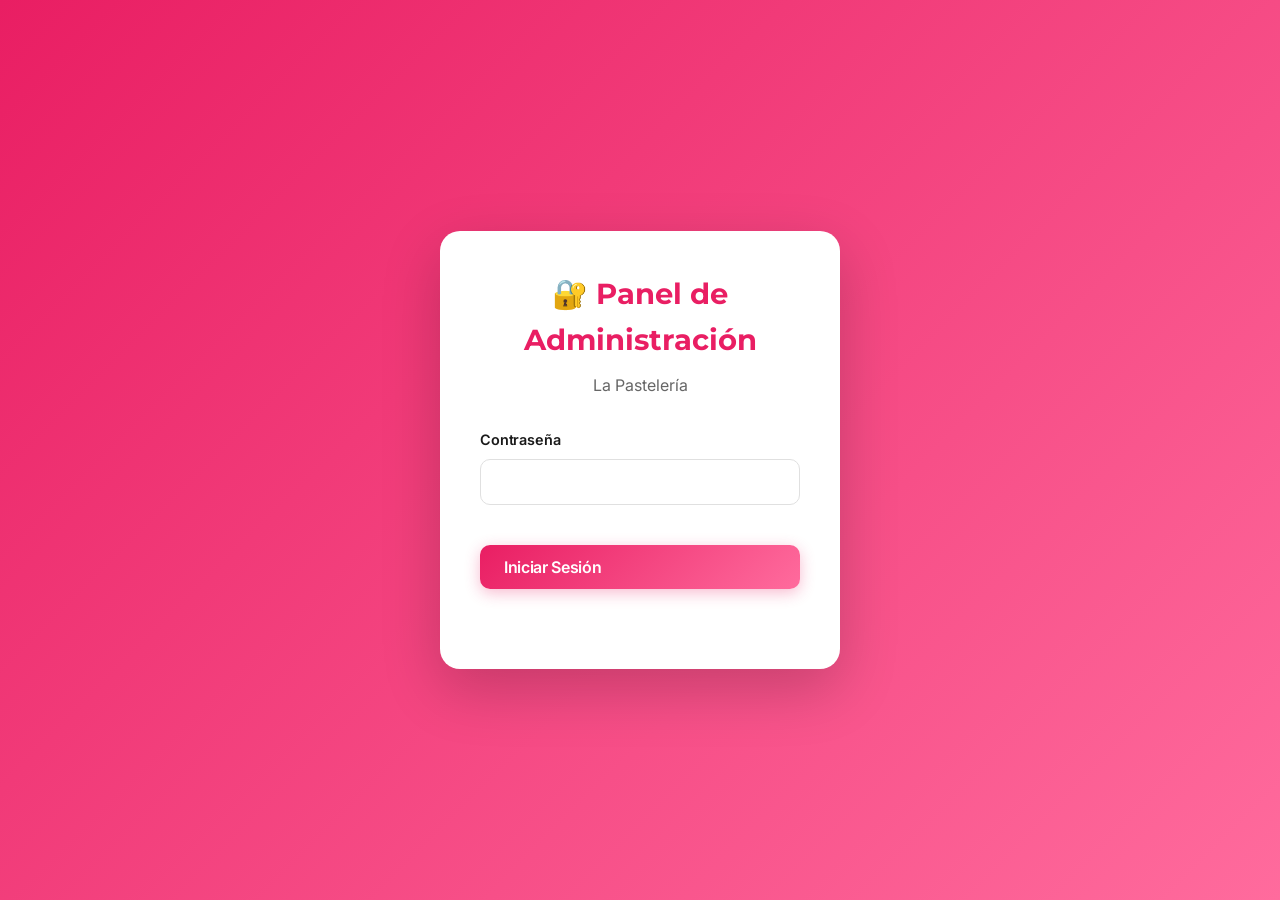
==== admin.html @ d3e68bfd "Add files via upload" ====
<!DOCTYPE html>
<html lang="es">
<head>
    <meta charset="UTF-8">
    <meta name="viewport" content="width=device-width, initial-scale=1.0">
    <title>Panel de Administración - La Pastelería</title>
    <link rel="icon" type="image/webp" href="assets/images/icon.webp">
    <link rel="stylesheet" href="admin.css">
    <!-- Modern Premium Fonts -->
    <link rel="preconnect" href="https://fonts.googleapis.com">
    <link rel="preconnect" href="https://fonts.gstatic.com" crossorigin>
    <link href="https://fonts.googleapis.com/css2?family=Inter:wght@300;400;500;600;700;800&family=Montserrat:wght@400;500;600;700;800&display=swap" rel="stylesheet">
    <!-- Firebase SDK -->
    <script src="https://www.gstatic.com/firebasejs/9.22.0/firebase-app-compat.js"></script>
    <script src="https://www.gstatic.com/firebasejs/9.22.0/firebase-auth-compat.js"></script>
    <script src="https://www.gstatic.com/firebasejs/9.22.0/firebase-firestore-compat.js"></script>
    <script src="https://www.gstatic.com/firebasejs/9.22.0/firebase-storage-compat.js"></script>
    <style>
        /* Mobile-specific styles that override desktop styles */
        @media (max-width: 768px) {
            .sidebar {
                display: none !important;
            }

            .main-content {
                margin-left: 0 !important;
                padding-bottom: 80px !important;
            }

            .bottom-nav {
                display: flex !important;
            }

            .app-header {
                display: flex !important;
            }

            .dashboard-summary,
            .quick-actions,
            .recent-activity,
            .products-list,
            .offers-list,
            .settings-list,
            .offers-summary-mobile {
                display: block !important;
            }

            /* Fix: Ensure dashboard-summary uses grid layout */
            .dashboard-summary {
                display: grid !important;
                grid-template-columns: repeat(3, 1fr) !important;
            }

            .products-table-container,
            .offers-container,
            .settings-container {
                display: none !important;
            }

            .section-header h1 {
                display: none !important;
            }

            .section-header .btn {
                display: none !important;
            }

            /* Hide add buttons in sections on mobile since FAB handles this */
            #add-product-btn,
            #add-category-btn,
            #add-offer-btn {
                display: none !important;
            }
        }

        @media (min-width: 769px) {
            .bottom-nav {
                display: none !important;
            }

            .app-header {
                display: none !important;
            }

            /* Only hide mobile-specific elements on PC */
            .products-list,
            .offers-list,
            .settings-list,
            .offers-summary-mobile {
                display: none !important;
            }

            /* Keep home section elements visible on PC */
            .dashboard-summary,
            .quick-actions,
            .recent-activity {
                display: block !important;
            }

            /* Ensure dashboard-summary uses grid layout on PC too */
            .dashboard-summary {
                display: grid !important;
                grid-template-columns: repeat(3, 1fr) !important;
            }

            .products-table-container,
            .offers-container,
            .settings-container {
                display: block !important;
            }
        }
    </style>
</head>
<body>
    <!-- Login Section -->
    <div id="login-section" class="login-section">
        <div class="login-container">
            <div class="login-header">
                <h1>🔐 Panel de Administración</h1>
                <p>La Pastelería</p>
            </div>
            <form id="login-form" class="login-form">
                <div class="form-group">
                    <label for="password">Contraseña</label>
                    <input type="password" id="password" name="password" required>
                </div>
                <button type="submit" class="btn btn-primary">Iniciar Sesión</button>
                <p id="login-error" class="error-message"></p>
            </form>
        </div>
    </div>

    <!-- Admin Dashboard -->
    <div id="admin-dashboard" class="admin-dashboard hidden">
        <!-- Sidebar -->
        <aside class="sidebar">
            <div class="sidebar-header">
                <h2>🎂 Admin Panel</h2>
                <p>La Pastelería</p>
            </div>
            <nav class="sidebar-nav">
                <button class="nav-btn active" data-section="home">
                    <span>🏠</span> Inicio
                </button>
                <button class="nav-btn" data-section="products">
                    <span>📦</span> Productos
                </button>
                <button class="nav-btn" data-section="categories">
                    <span>📁</span> Categorías
                </button>
                <button class="nav-btn" data-section="offers">
                    <span>🏷️</span> Ofertas
                </button>
                <button class="nav-btn" data-section="settings">
                    <span>⚙️</span> Configuración
                </button>
            </nav>
            <div class="sidebar-footer">
                <button id="theme-toggle" class="btn btn-secondary" title="Cambiar tema">
                    <span id="theme-icon">🌙</span> Modo Oscuro
                </button>
                <button id="logout-btn" class="btn btn-danger">Cerrar Sesión</button>
            </div>
        </aside>

        <!-- Mobile Header -->
        <header class="app-header">
            <div class="header-content">
                <h1 id="section-title" class="section-title">Inicio</h1>
                <div class="header-actions">
                    <button class="header-btn theme-toggle-btn" id="mobile-theme-toggle" title="Cambiar tema">
                        <span class="theme-icon">🌙</span>
                    </button>
                    <button class="header-btn notification-btn">
                        <span class="notification-icon">🔔</span>
                        <span class="notification-badge hidden">3</span>
                    </button>
                    <button class="header-btn profile-btn">
                        <span class="profile-icon">👤</span>
                    </button>
                </div>
            </div>
        </header>

        <!-- Main Content -->
        <main class="main-content">
            <!-- Home Section (Mobile) -->
            <section id="home-section" class="content-section active">
                <div class="dashboard-summary">
                    <div class="summary-card">
                        <div class="summary-icon">📦</div>
                        <div class="summary-info">
                            <span class="summary-label">Productos</span>
                            <span class="summary-value" id="total-products">0</span>
                        </div>
                    </div>
                    <div class="summary-card">
                        <div class="summary-icon">📁</div>
                        <div class="summary-info">
                            <span class="summary-label">Categorías</span>
                            <span class="summary-value" id="total-categories">0</span>
                        </div>
                    </div>
                    <div class="summary-card">
                        <div class="summary-icon">🏷️</div>
                        <div class="summary-info">
                            <span class="summary-label">Ofertas</span>
                            <span class="summary-value" id="total-offers">0</span>
                        </div>
                    </div>
                </div>

                <div class="quick-actions">
                    <h2>Acciones Rápidas</h2>
                    <div class="quick-actions-grid">
                        <button class="quick-action-btn" onclick="adminPanel.openProductModal()">
                            <span class="action-icon">➕</span>
                            <span>Nuevo Producto</span>
                        </button>
                        <button class="quick-action-btn" onclick="adminPanel.openCategoryModal()">
                            <span class="action-icon">📁</span>
                            <span>Nueva Categoría</span>
                        </button>
                        <button class="quick-action-btn" onclick="adminPanel.openOfferModal()">
                            <span class="action-icon">🏷️</span>
                            <span>Nueva Oferta</span>
                        </button>
                    </div>
                </div>

                <div class="recent-activity">
                    <h2>Actividad Reciente</h2>
                    <div class="activity-list" id="activity-list">
                        <div class="activity-item">
                            <span class="activity-icon">✅</span>
                            <div class="activity-content">
                                <span class="activity-text">Sistema iniciado correctamente</span>
                                <span class="activity-time">Ahora</span>
                            </div>
                        </div>
                    </div>
                </div>
            </section>

            <!-- Products Section -->
            <section id="products-section" class="content-section">
                <div class="section-header">
                    <h1>Gestión de Productos</h1>
                    <button id="add-product-btn" class="btn btn-primary">+ Nuevo Producto</button>
                </div>

                <div class="products-filter-container">
                    <div class="filter-group">
                        <label for="category-filter">Filtrar por Categoría:</label>
                        <select id="category-filter" name="categoryFilter">
                            <option value="">Todas las categorías</option>
                            <!-- Categories will be loaded dynamically -->
                        </select>
                    </div>
                </div>

                <div class="products-table-container">
                    <table class="data-table">
                        <thead>
                            <tr>
                                <th>Producto</th>
                                <th>Categoría</th>
                                <th>Precio Base</th>
                                <th>Precio Actual</th>
                                <th>Oferta</th>
                                <th>Estado</th>
                                <th>Acciones</th>
                            </tr>
                        </thead>
                        <tbody id="products-table-body">
                            <!-- Products will be loaded dynamically -->
                        </tbody>
                    </table>
                </div>

                <!-- Mobile Products List -->
                <div class="products-list" id="products-list">
                    <!-- Products will be loaded dynamically -->
                </div>
            </section>

            <!-- Categories Section -->
            <section id="categories-section" class="content-section">
                <div class="section-header">
                    <h1>Gestión de Categorías</h1>
                    <button id="add-category-btn" class="btn btn-primary">+ Nueva Categoría</button>
                </div>

                <div class="categories-grid" id="categories-grid">
                    <!-- Categories will be loaded dynamically -->
                </div>
            </section>

            <!-- Offers Section -->
            <section id="offers-section" class="content-section">
                <div class="section-header">
                    <h1>Gestión de Ofertas</h1>
                    <button id="add-offer-btn" class="btn btn-primary">+ Nueva Oferta</button>
                </div>

                <div class="offers-container">
                    <div class="offers-summary">
                        <div class="summary-card">
                            <h3>Ofertas Activas</h3>
                            <p id="active-offers-count">0</p>
                        </div>
                        <div class="summary-card">
                            <h3>Productos en Oferta</h3>
                            <p id="products-on-offer-count">0</p>
                        </div>
                        <div class="summary-card">
                            <h3>Descuento Promedio</h3>
                            <p id="average-discount">0%</p>
                        </div>
                    </div>

                    <table class="data-table">
                        <thead>
                            <tr>
                                <th>Nombre</th>
                                <th>Tipo</th>
                                <th>Valor</th>
                                <th>Objetivo</th>
                                <th>Estado</th>
                                <th>Fechas</th>
                                <th>Acciones</th>
                            </tr>
                        </thead>
                        <tbody id="offers-table-body">
                            <!-- Offers will be loaded dynamically -->
                        </tbody>
                    </table>
                </div>

                <!-- Mobile Offers List -->
                <div class="offers-summary-mobile">
                    <div class="offer-stat">
                        <span class="stat-label">Activas</span>
                        <span class="stat-value" id="active-offers-count">0</span>
                    </div>
                    <div class="offer-stat">
                        <span class="stat-label">Productos</span>
                        <span class="stat-value" id="products-on-offer-count">0</span>
                    </div>
                    <div class="offer-stat">
                        <span class="stat-label">Descuento</span>
                        <span class="stat-value" id="average-discount">0%</span>
                    </div>
                </div>

                <div class="offers-list" id="offers-list">
                    <!-- Offers will be loaded dynamically -->
                </div>
            </section>

            <!-- Settings Section -->
            <section id="settings-section" class="content-section">
                <div class="section-header">
                    <h1>Configuración</h1>
                </div>

                <div class="settings-container">
                    <div class="settings-card">
                        <h3>Configuración de Precios</h3>
                        <form id="pricing-settings-form">
                            <div class="form-group">
                                <label for="default-priority">Prioridad por Defecto</label>
                                <select id="default-priority" name="defaultPriority">
                                    <option value="individual">Individual (Producto)</option>
                                    <option value="category">Categoría</option>
                                </select>
                            </div>
                            <div class="form-group">
                                <label for="currency">Moneda</label>
                                <select id="currency" name="currency">
                                    <option value="UYU">Pesos Uruguayos (UYU)</option>
                                    <option value="USD">Dólares (USD)</option>
                                </select>
                            </div>
                            <div class="form-group">
                                <label for="round-to">Redondear a</label>
                                <input type="number" id="round-to" name="roundTo" value="10" min="1">
                            </div>
                            <button type="submit" class="btn btn-primary">Guardar Configuración</button>
                        </form>
                    </div>

                    <div class="settings-card">
                        <h3>Cambiar Contraseña</h3>
                        <form id="password-settings-form">
                            <div class="form-group">
                                <label for="current-password">Contraseña Actual</label>
                                <input type="password" id="current-password" name="currentPassword" required>
                            </div>
                            <div class="form-group">
                                <label for="new-password">Nueva Contraseña</label>
                                <input type="password" id="new-password" name="newPassword" required>
                            </div>
                            <div class="form-group">
                                <label for="confirm-password">Confirmar Contraseña</label>
                                <input type="password" id="confirm-password" name="confirmPassword" required>
                            </div>
                            <button type="submit" class="btn btn-primary">Cambiar Contraseña</button>
                        </form>
                    </div>

                    <!-- Mobile Settings List -->
                    <div class="settings-list">
                        <div class="settings-group">
                            <h3>Configuración</h3>
                            <div class="settings-item">
                                <div class="settings-item-content">
                                    <span class="settings-icon">💰</span>
                                    <div class="settings-item-info">
                                        <span class="settings-item-title">Precios</span>
                                        <span class="settings-item-subtitle">Moneda y redondeo</span>
                                    </div>
                                </div>
                                <span class="settings-arrow">›</span>
                            </div>
                            <div class="settings-item">
                                <div class="settings-item-content">
                                    <span class="settings-icon">🔐</span>
                                    <div class="settings-item-info">
                                        <span class="settings-item-title">Seguridad</span>
                                        <span class="settings-item-subtitle">Cambiar contraseña</span>
                                    </div>
                                </div>
                                <span class="settings-arrow">›</span>
                            </div>
                        </div>

                        <div class="settings-group">
                            <h3>Cuenta</h3>
                            <div class="settings-item" onclick="adminPanel.handleLogout()">
                                <div class="settings-item-content">
                                    <span class="settings-icon">🚪</span>
                                    <div class="settings-item-info">
                                        <span class="settings-item-title">Cerrar Sesión</span>
                                        <span class="settings-item-subtitle">Salir del panel</span>
                                    </div>
                                </div>
                                <span class="settings-arrow">›</span>
                            </div>
                        </div>

                        <div class="settings-group">
                            <h3>Información</h3>
                            <div class="settings-item">
                                <div class="settings-item-content">
                                    <span class="settings-icon">ℹ️</span>
                                    <div class="settings-item-info">
                                        <span class="settings-item-title">Versión</span>
                                        <span class="settings-item-subtitle">1.0.0</span>
                                    </div>
                                </div>
                            </div>
                        </div>
                    </div>
                </div>
            </section>
        </main>

        <!-- Mobile Bottom Navigation -->
        <nav class="bottom-nav">
            <button class="nav-item active" data-section="home">
                <span class="nav-icon">🏠</span>
                <span class="nav-label">Inicio</span>
            </button>
            <button class="nav-item" data-section="products">
                <span class="nav-icon">📦</span>
                <span class="nav-label">Productos</span>
            </button>
            <button class="nav-item" data-section="offers">
                <span class="nav-icon">🏷️</span>
                <span class="nav-label">Ofertas</span>
            </button>
            <button class="nav-item" data-section="settings">
                <span class="nav-icon">⚙️</span>
                <span class="nav-label">Ajustes</span>
            </button>
        </nav>

        <!-- Floating Action Button (FAB) -->
        <div class="fab-container" id="fab-container">
            <button class="fab-main" id="fab-main" onclick="adminPanel.toggleFabMenu()">
                <span class="fab-icon">+</span>
            </button>
            <div class="fab-menu" id="fab-menu">
                <button class="fab-item" onclick="adminPanel.openProductModal(); adminPanel.toggleFabMenu();">
                    <span class="fab-item-icon">📦</span>
                    <span class="fab-item-label">Producto</span>
                </button>
                <button class="fab-item" onclick="adminPanel.openCategoryModal(); adminPanel.toggleFabMenu();">
                    <span class="fab-item-icon">📁</span>
                    <span class="fab-item-label">Categoría</span>
                </button>
                <button class="fab-item" onclick="adminPanel.openOfferModal(); adminPanel.toggleFabMenu();">
                    <span class="fab-item-icon">🏷️</span>
                    <span class="fab-item-label">Oferta</span>
                </button>
            </div>
        </div>
    </div>

    <!-- Product Modal -->
    <div id="product-modal" class="modal hidden">
        <div class="modal-content">
            <div class="modal-header">
                <h2 id="product-modal-title">Nuevo Producto</h2>
                <button class="close-modal">&times;</button>
            </div>
            <form id="product-form" class="modal-body">
                <input type="hidden" id="product-id" name="id">

                <div class="form-group">
                    <label for="product-name">Nombre del Producto</label>
                    <input type="text" id="product-name" name="name" required>
                </div>

                <div class="form-group">
                    <label for="product-description">Descripción</label>
                    <textarea id="product-description" name="description" rows="3" required></textarea>
                </div>

                <div class="form-group">
                    <label for="product-category">Categoría</label>
                    <select id="product-category" name="category" required>
                        <!-- Categories will be loaded dynamically -->
                    </select>
                </div>

                <div class="form-row">
                    <div class="form-group">
                        <label for="product-base-price">Precio Base</label>
                        <input type="number" id="product-base-price" name="basePrice" required min="0">
                    </div>
                    <div class="form-group">
                        <label for="product-status">Estado</label>
                        <select id="product-status" name="isActive">
                            <option value="true">Activo</option>
                            <option value="false">Inactivo</option>
                        </select>
                    </div>
                </div>

                <div class="form-group offer-section">
                    <label>🏷️ Oferta del Producto (Opcional)</label>
                    <div class="offer-toggle">
                        <label class="toggle-switch">
                            <input type="checkbox" id="product-has-offer" name="hasOffer">
                            <span class="toggle-slider"></span>
                        </label>
                        <span>Activar oferta</span>
                    </div>

                    <div id="product-offer-fields" class="offer-fields hidden">
                        <div class="form-row">
                            <div class="form-group">
                                <label for="offer-type">Tipo de Oferta</label>
                                <select id="offer-type" name="offerType">
                                    <option value="percentage">Porcentaje (%)</option>
                                    <option value="fixed">Precio Fijo ($)</option>
                                </select>
                            </div>
                            <div class="form-group">
                                <label for="offer-value">Valor</label>
                                <input type="number" id="offer-value" name="offerValue" min="0" placeholder="Ej: 20">
                            </div>
                        </div>

                        <div class="form-row">
                            <div class="form-group">
                                <label for="offer-start-date">Fecha Inicio</label>
                                <input type="datetime-local" id="offer-start-date" name="offerStartDate">
                            </div>
                            <div class="form-group">
                                <label for="offer-end-date">Fecha Fin</label>
                                <input type="datetime-local" id="offer-end-date" name="offerEndDate">
                            </div>
                        </div>

                        <div class="form-group">
                            <label for="offer-status">Estado de la Oferta</label>
                            <select id="offer-status" name="offerStatus">
                                <option value="true">Activa</option>
                                <option value="false">Inactiva</option>
                            </select>
                        </div>
                    </div>
                </div>

                <div class="form-group">
                    <label>Imagen del Producto</label>
                    <div class="image-upload-container">
                        <div class="image-upload-methods">
                            <div class="upload-method">
                                <label class="upload-label">
                                    <span>📱 Subir desde dispositivo</span>
                                    <input type="file" id="product-image-file" name="imageFile" accept="image/*" class="file-input">
                                </label>
                                <div id="file-preview" class="image-preview hidden">
                                    <img id="file-preview-img" src="" alt="Vista previa">
                                    <button type="button" class="remove-image-btn" onclick="adminPanel.removeFileImage()">✕</button>
                                </div>
                            </div>
                            <div class="upload-divider">o</div>
                            <div class="upload-method">
                                <label for="product-image-url" class="url-label">🔗 URL de imagen</label>
                                <input type="text" id="product-image-url" name="imageUrl" placeholder="https://ejemplo.com/imagen.jpg">
                                <div id="url-preview" class="image-preview hidden">
                                    <img id="url-preview-img" src="" alt="Vista previa">
                                    <button type="button" class="remove-image-btn" onclick="adminPanel.removeUrlImage()">✕</button>
                                </div>
                            </div>
                        </div>
                    </div>
                </div>

                <div class="modal-footer">
                    <button type="button" class="btn btn-secondary close-modal-btn">Cancelar</button>
                    <button type="submit" class="btn btn-primary">Guardar Producto</button>
                </div>
            </form>
        </div>
    </div>

    <!-- Category Modal -->
    <div id="category-modal" class="modal hidden">
        <div class="modal-content">
            <div class="modal-header">
                <h2 id="category-modal-title">Nueva Categoría</h2>
                <button class="close-modal">&times;</button>
            </div>
            <form id="category-form" class="modal-body">
                <input type="hidden" id="category-id" name="id">

                <div class="form-group">
                    <label for="category-name">Nombre de la Categoría</label>
                    <input type="text" id="category-name" name="name" required>
                </div>

                <div class="form-group">
                    <label for="category-description">Descripción</label>
                    <textarea id="category-description" name="description" rows="3" required></textarea>
                </div>

                <div class="form-row">
                    <div class="form-group">
                        <label for="category-order">Orden</label>
                        <input type="number" id="category-order" name="order" required min="1">
                    </div>
                    <div class="form-group">
                        <label for="category-status">Estado</label>
                        <select id="category-status" name="isActive">
                            <option value="true">Activa</option>
                            <option value="false">Inactiva</option>
                        </select>
                    </div>
                </div>

                <div class="modal-footer">
                    <button type="button" class="btn btn-secondary close-modal-btn">Cancelar</button>
                    <button type="submit" class="btn btn-primary">Guardar Categoría</button>
                </div>
            </form>
        </div>
    </div>

    <!-- Offer Modal -->
    <div id="offer-modal" class="modal hidden">
        <div class="modal-content">
            <div class="modal-header">
                <h2 id="offer-modal-title">Nueva Oferta</h2>
                <button class="close-modal">&times;</button>
            </div>
            <form id="offer-form" class="modal-body">
                <input type="hidden" id="offer-id" name="id">

                <div class="form-group">
                    <label for="offer-name">Nombre de la Oferta</label>
                    <input type="text" id="offer-name" name="name" required>
                </div>

                <div class="form-row">
                    <div class="form-group">
                        <label for="offer-type">Tipo de Oferta</label>
                        <select id="offer-type" name="type" required>
                            <option value="percentage">Porcentaje (%)</option>
                            <option value="fixed">Precio Fijo</option>
                        </select>
                    </div>
                    <div class="form-group">
                        <label for="offer-value">Valor</label>
                        <input type="number" id="offer-value" name="value" required min="0">
                    </div>
                </div>

                <div class="form-row">
                    <div class="form-group">
                        <label for="offer-target-type">Tipo de Objetivo</label>
                        <select id="offer-target-type" name="targetType" required>
                            <option value="product">Producto Específico</option>
                            <option value="category">Categoría Completa</option>
                        </select>
                    </div>
                    <div class="form-group">
                        <label for="offer-target-id">ID del Objetivo</label>
                        <select id="offer-target-id" name="targetId" required>
                            <!-- Will be populated dynamically -->
                        </select>
                    </div>
                </div>

                <div class="form-row">
                    <div class="form-group">
                        <label for="offer-start-date">Fecha Inicio</label>
                        <input type="datetime-local" id="offer-start-date" name="startDate" required>
                    </div>
                    <div class="form-group">
                        <label for="offer-end-date">Fecha Fin</label>
                        <input type="datetime-local" id="offer-end-date" name="endDate" required>
                    </div>
                </div>

                <div class="form-group">
                    <label for="offer-priority">Prioridad</label>
                    <select id="offer-priority" name="priority" required>
                        <option value="2">Alta (Individual)</option>
                        <option value="1">Baja (Categoría)</option>
                    </select>
                </div>

                <div class="form-group">
                    <label for="offer-status">Estado</label>
                    <select id="offer-status" name="isActive">
                        <option value="true">Activa</option>
                        <option value="false">Inactiva</option>
                    </select>
                </div>

                <div class="modal-footer">
                    <button type="button" class="btn btn-secondary close-modal-btn">Cancelar</button>
                    <button type="submit" class="btn btn-primary">Guardar Oferta</button>
                </div>
            </form>
        </div>
    </div>

    <!-- Toast Notifications -->
    <div id="toast-container" class="toast-container"></div>

    <!-- Full-screen Image Preview Modal -->
    <div id="image-fullscreen-modal" class="image-fullscreen-modal">
        <button class="image-fullscreen-close" onclick="adminPanel.closeImageFullscreen()">&times;</button>
        <div class="image-fullscreen-content">
            <img id="image-fullscreen-img" src="" alt="Vista previa a pantalla completa" class="image-fullscreen-img">
            <div class="image-fullscreen-actions">
                <button class="image-fullscreen-btn cancel" onclick="adminPanel.closeImageFullscreen()">
                    <span>✕</span> Cancelar
                </button>
                <button class="image-fullscreen-btn confirm" onclick="adminPanel.confirmImageSelection()">
                    <span>✓</span> Confirmar
                </button>
            </div>
        </div>
    </div>

    <script src="firebase-config.js"></script>
    <script src="admin.js"></script>
</body>
</html>
---- admin.css ----
/* Admin Panel Styles */
* {
    margin: 0;
    padding: 0;
    box-sizing: border-box;
}

:root {
    --primary-color: #e91e63;
    --secondary-color: #ff6b9d;
    --accent-color: #ffd700;
    --success-color: #4CAF50;
    --danger-color: #f44336;
    --warning-color: #ff9800;
    --info-color: #2196F3;
    --text-dark: #1a1a1a;
    --text-light: #666666;
    --text-muted: #999999;
    --bg-light: #f8f9fa;
    --bg-white: #ffffff;
    --border-color: #e0e0e0;
    --shadow-sm: 0 2px 8px rgba(0, 0, 0, 0.08);
    --shadow-md: 0 4px 16px rgba(0, 0, 0, 0.12);
    --shadow-lg: 0 8px 24px rgba(0, 0, 0, 0.16);
    --transition: all 0.3s cubic-bezier(0.4, 0, 0.2, 1);
    --font-primary: 'Inter', -apple-system, BlinkMacSystemFont, 'Segoe UI', Roboto, sans-serif;
    --font-display: 'Montserrat', -apple-system, BlinkMacSystemFont, 'Segoe UI', Roboto, sans-serif;
}

/* Dark Mode Variables */
[data-theme="dark"] {
    --primary-color: #ff6b9d;
    --secondary-color: #e91e63;
    --accent-color: #ffd700;
    --success-color: #66bb6a;
    --danger-color: #ef5350;
    --warning-color: #ffa726;
    --info-color: #42a5f5;
    --text-dark: #e0e0e0;
    --text-light: #b0b0b0;
    --text-muted: #808080;
    --bg-light: #1e1e1e;
    --bg-white: #2d2d2d;
    --border-color: #404040;
    --shadow-sm: 0 2px 8px rgba(0, 0, 0, 0.3);
    --shadow-md: 0 4px 16px rgba(0, 0, 0, 0.4);
    --shadow-lg: 0 8px 24px rgba(0, 0, 0, 0.5);
}

body {
    font-family: var(--font-primary);
    background-color: var(--bg-light);
    color: var(--text-dark);
    line-height: 1.6;
    -webkit-font-smoothing: antialiased;
    -moz-osx-font-smoothing: grayscale;
    overflow-x: hidden;
    width: 100%;
}

@media (max-width: 768px) {
    body {
        overflow-x: hidden !important;
        width: 100% !important;
        max-width: 100% !important;
    }

    html {
        overflow-x: hidden !important;
        width: 100% !important;
        max-width: 100% !important;
    }
}

/* Login Section */
.login-section {
    min-height: 100vh;
    display: flex;
    align-items: center;
    justify-content: center;
    background: linear-gradient(135deg, var(--primary-color) 0%, var(--secondary-color) 100%);
    padding: 20px;
}

.login-container {
    background: var(--bg-white);
    border-radius: 20px;
    padding: 40px;
    box-shadow: 0 20px 60px rgba(0, 0, 0, 0.2);
    max-width: 400px;
    width: 100%;
}

.login-header {
    text-align: center;
    margin-bottom: 30px;
}

.login-header h1 {
    color: var(--primary-color);
    margin-bottom: 10px;
    font-family: var(--font-display);
    font-weight: 700;
    font-size: 1.8rem;
}

.login-header p {
    color: var(--text-light);
    font-family: var(--font-primary);
    font-weight: 400;
    font-size: 1rem;
}

.login-form {
    display: flex;
    flex-direction: column;
    gap: 20px;
}

.error-message {
    color: var(--danger-color);
    text-align: center;
    font-size: 0.9rem;
    min-height: 20px;
}

/* Admin Dashboard */
.admin-dashboard {
    display: flex;
    min-height: 100vh;
    width: 100%;
    overflow-x: hidden;
}

.admin-dashboard.hidden {
    display: none;
}

@media (max-width: 768px) {
    .admin-dashboard {
        width: 100% !important;
        max-width: 100% !important;
        overflow-x: hidden !important;
    }

    .main-content {
        width: 100% !important;
        max-width: 100% !important;
        overflow-x: hidden !important;
    }
}

/* Sidebar */
.sidebar {
    width: 280px;
    background: var(--bg-white);
    border-right: 1px solid var(--border-color);
    display: flex;
    flex-direction: column;
    position: fixed;
    height: 100vh;
    overflow-y: auto;
}

.sidebar-header {
    padding: 30px 20px;
    border-bottom: 1px solid var(--border-color);
}

.sidebar-header h2 {
    color: var(--primary-color);
    margin-bottom: 5px;
    font-family: var(--font-display);
    font-weight: 700;
    font-size: 1.4rem;
}

.sidebar-header p {
    color: var(--text-light);
    font-size: 0.9rem;
    font-family: var(--font-primary);
    font-weight: 400;
}

.sidebar-nav {
    flex: 1;
    padding: 20px 0;
}

.nav-btn {
    width: 100%;
    padding: 15px 20px;
    border: none;
    background: none;
    text-align: left;
    cursor: pointer;
    transition: var(--transition);
    display: flex;
    align-items: center;
    gap: 10px;
    font-size: 1rem;
    color: var(--text-dark);
}

.nav-btn:hover {
    background: var(--bg-light);
    color: var(--primary-color);
}

.nav-btn.active {
    background: var(--primary-color);
    color: white;
}

.sidebar-footer {
    padding: 20px;
    border-top: 1px solid var(--border-color);
    display: flex;
    flex-direction: column;
    gap: 10px;
}

/* Theme Toggle Button */
#theme-toggle {
    display: flex;
    align-items: center;
    gap: 8px;
    justify-content: center;
    transition: var(--transition);
}

#theme-toggle:hover {
    transform: translateY(-2px);
}

#theme-icon {
    font-size: 1.2rem;
    transition: transform 0.3s ease;
}

#theme-toggle:hover #theme-icon {
    /* No rotation effect */
}

/* Mobile Theme Toggle Button */
.theme-toggle-btn {
    position: relative;
}

.theme-toggle-btn .theme-icon {
    font-size: 1.2rem;
    transition: transform 0.3s ease;
}

.theme-toggle-btn:hover .theme-icon {
    /* No rotation effect */
}

/* Main Content */
.main-content {
    flex: 1;
    margin-left: 280px;
    padding: 30px;
}

/* Mobile-specific adjustments */
@media (max-width: 768px) {
    .main-content {
        padding-top: 66px; /* Space for mobile header */
        padding-bottom: 70px; /* Space for bottom nav */
        padding-left: 0 !important;
        padding-right: 0 !important;
        overflow-x: hidden !important;
        width: 100% !important;
        max-width: 100% !important;
    }

    /* Adjust spacing for smaller screens */
    .content-section {
        padding: 0;
        width: 100% !important;
        max-width: 100% !important;
        overflow-x: hidden !important;
    }

    /* Ensure all containers fit within screen */
    .products-list,
    .offers-list,
    .settings-list,
    .quick-actions,
    .recent-activity,
    .dashboard-summary {
        width: 100% !important;
        max-width: 100% !important;
        box-sizing: border-box !important;
    }
}

.content-section {
    display: none;
}

.content-section.active {
    display: block;
}

.section-header {
    display: flex;
    justify-content: space-between;
    align-items: center;
    margin-bottom: 30px;
}

.section-header h1 {
    color: var(--primary-color);
    font-family: var(--font-display);
    font-weight: 700;
    font-size: 1.8rem;
    letter-spacing: -0.02em;
}

/* Products Filter */
.products-filter-container {
    background: var(--bg-white);
    padding: 20px;
    border-radius: 10px;
    margin-bottom: 20px;
    box-shadow: var(--shadow);
}

@media (max-width: 768px) {
    .products-filter-container {
        padding: 12px !important;
        border-radius: 12px !important;
        margin-bottom: 12px !important;
        box-shadow: var(--shadow-sm) !important;
    }

    .filter-group {
        flex-direction: column !important;
        align-items: stretch !important;
        gap: 10px !important;
    }

    .filter-group label {
        font-size: 0.85rem !important;
        white-space: nowrap !important;
    }

    .filter-group select {
        font-size: 0.95rem !important;
        padding: 12px 14px !important;
        border-radius: 10px !important;
    }
}

.filter-group {
    display: flex;
    align-items: center;
    gap: 15px;
}

.filter-group label {
    font-weight: 600;
    color: var(--text-dark);
    white-space: nowrap;
}

.filter-group select {
    flex: 1;
    padding: 10px 15px;
    border: 2px solid var(--border-color);
    border-radius: 8px;
    font-size: 1rem;
    background: var(--bg-white);
    cursor: pointer;
    transition: var(--transition);
}

.filter-group select:hover {
    border-color: var(--primary-color);
}

.filter-group select:focus {
    outline: none;
    border-color: var(--primary-color);
    box-shadow: 0 0 0 3px rgba(233, 30, 99, 0.1);
}

/* Buttons */
.btn {
    padding: 12px 24px;
    border: none;
    border-radius: 10px;
    cursor: pointer;
    font-size: 1rem;
    font-weight: 600;
    transition: var(--transition);
    display: inline-flex;
    align-items: center;
    gap: 8px;
    font-family: var(--font-primary);
    letter-spacing: -0.02em;
}

.btn-primary {
    background: linear-gradient(135deg, var(--primary-color) 0%, var(--secondary-color) 100%);
    color: white;
    box-shadow: 0 4px 15px rgba(233, 30, 99, 0.3);
}

.btn-primary:hover {
    transform: translateY(-2px);
    box-shadow: 0 6px 20px rgba(233, 30, 99, 0.4);
}

.btn-primary:active {
    transform: translateY(0);
}

.btn-secondary {
    background: var(--info-color);
    color: white;
}

.btn-secondary:hover {
    background: #1976D2;
    transform: translateY(-2px);
}

.btn-danger {
    background: var(--danger-color);
    color: white;
}

.btn-danger:hover {
    background: #d32f2f;
    transform: translateY(-2px);
}

.btn-success {
    background: var(--success-color);
    color: white;
}

.btn-success:hover {
    background: #388E3C;
    transform: translateY(-2px);
}

.btn-sm {
    padding: 8px 16px;
    font-size: 0.9rem;
}

/* Forms */
.form-group {
    margin-bottom: 20px;
}

.form-group label {
    display: block;
    margin-bottom: 8px;
    font-weight: 600;
    color: var(--text-dark);
    font-family: var(--font-primary);
    font-size: 0.9rem;
    letter-spacing: -0.01em;
}

.form-group input,
.form-group select,
.form-group textarea {
    width: 100%;
    padding: 12px;
    border: 1px solid var(--border-color);
    border-radius: 10px;
    font-size: 1rem;
    transition: var(--transition);
    font-family: var(--font-primary);
    background: var(--bg-white);
    color: var(--text-dark);
}

/* Mobile touch-friendly inputs */
@media (max-width: 768px) {
    .form-group input,
    .form-group select,
    .form-group textarea {
        padding: 14px 16px;
        min-height: 44px;
        font-size: 16px; /* Prevents iOS zoom */
        border-radius: 12px;
    }

    .form-group textarea {
        min-height: 100px;
        resize: none;
    }

    .form-group {
        margin-bottom: 24px;
    }

    .form-group label {
        font-size: 0.95rem;
        margin-bottom: 10px;
    }
}

.form-group input:focus,
.form-group select:focus,
.form-group textarea:focus {
    outline: none;
    border-color: var(--primary-color);
    box-shadow: 0 0 0 3px rgba(233, 30, 99, 0.1);
}

.form-group input::placeholder,
.form-group textarea::placeholder {
    color: var(--text-muted);
}

/* Image Upload Styles */
.image-upload-container {
    background: var(--bg-light);
    padding: 20px;
    border-radius: 10px;
    border: 2px dashed var(--border-color);
}

.image-upload-methods {
    display: flex;
    flex-direction: column;
    gap: 20px;
}

.upload-method {
    display: flex;
    flex-direction: column;
    gap: 10px;
}

.upload-label {
    display: flex;
    align-items: center;
    justify-content: center;
    padding: 15px;
    background: var(--bg-white);
    border: 2px solid var(--border-color);
    border-radius: 8px;
    cursor: pointer;
    transition: var(--transition);
    font-weight: 600;
    color: var(--text-dark);
}

/* Mobile touch-friendly upload buttons */
@media (max-width: 768px) {
    .upload-label {
        padding: 20px;
        min-height: 60px;
        font-size: 1rem;
        border-radius: 12px;
    }

    .image-upload-container {
        padding: 16px;
        border-radius: 12px;
    }
}

.upload-label:hover {
    border-color: var(--primary-color);
    background: rgba(233, 30, 99, 0.05);
}

.file-input {
    display: none;
}

.url-label {
    display: block;
    margin-bottom: 8px;
    font-weight: 600;
    color: var(--text-dark);
}

.upload-divider {
    text-align: center;
    color: var(--text-light);
    font-weight: 600;
    font-size: 1.2rem;
}

.image-preview {
    position: relative;
    width: 100%;
    max-width: 300px;
    border-radius: 8px;
    overflow: hidden;
    border: 2px solid var(--border-color);
    cursor: pointer;
    transition: var(--transition);
}

/* Mobile full-screen image preview */
@media (max-width: 768px) {
    .image-preview {
        max-width: 100%;
        border-radius: 12px;
        min-height: 200px;
    }

    .image-preview:hover {
        transform: scale(1.02);
        box-shadow: 0 4px 15px rgba(0, 0, 0, 0.2);
    }
}

.image-preview img {
    width: 100%;
    height: auto;
    display: block;
    object-fit: cover;
}

.image-preview.hidden {
    display: none;
}

.remove-image-btn {
    position: absolute;
    top: 10px;
    right: 10px;
    width: 30px;
    height: 30px;
    background: var(--danger-color);
    color: white;
    border: none;
    border-radius: 50%;
    cursor: pointer;
    font-size: 1.2rem;
    display: flex;
    align-items: center;
    justify-content: center;
    transition: var(--transition);
}

/* Mobile larger remove button */
@media (max-width: 768px) {
    .remove-image-btn {
        width: 40px;
        height: 40px;
        font-size: 1.4rem;
        top: 12px;
        right: 12px;
    }
}

.remove-image-btn:hover {
    background: #d32f2f;
    transform: scale(1.1);
}

/* Full-screen image preview modal */
.image-fullscreen-modal {
    position: fixed;
    top: 0;
    left: 0;
    width: 100%;
    height: 100%;
    background: rgba(0, 0, 0, 0.95);
    z-index: 2000;
    display: none;
    align-items: center;
    justify-content: center;
    animation: fadeIn 0.3s ease;
}

.image-fullscreen-modal.active {
    display: flex;
}

.image-fullscreen-content {
    max-width: 100%;
    max-height: 100%;
    padding: 20px;
    display: flex;
    flex-direction: column;
    align-items: center;
}

.image-fullscreen-img {
    max-width: 100%;
    max-height: 80vh;
    object-fit: contain;
    border-radius: 8px;
}

.image-fullscreen-close {
    position: absolute;
    top: 20px;
    right: 20px;
    width: 50px;
    height: 50px;
    background: rgba(255, 255, 255, 0.2);
    border: 2px solid rgba(255, 255, 255, 0.5);
    border-radius: 50%;
    color: white;
    font-size: 1.5rem;
    cursor: pointer;
    display: flex;
    align-items: center;
    justify-content: center;
    transition: var(--transition);
    backdrop-filter: blur(10px);
}

.image-fullscreen-close:hover {
    background: rgba(255, 255, 255, 0.3);
    /* No rotation effect */
}

.image-fullscreen-actions {
    margin-top: 20px;
    display: flex;
    gap: 15px;
}

.image-fullscreen-btn {
    padding: 12px 24px;
    border: none;
    border-radius: 8px;
    cursor: pointer;
    font-size: 1rem;
    font-weight: 600;
    transition: var(--transition);
    display: flex;
    align-items: center;
    gap: 8px;
}

.image-fullscreen-btn.confirm {
    background: var(--success-color);
    color: white;
}

.image-fullscreen-btn.cancel {
    background: var(--danger-color);
    color: white;
}

.image-fullscreen-btn:hover {
    transform: translateY(-2px);
    box-shadow: 0 4px 12px rgba(0, 0, 0, 0.3);
}

/* Offer Section Styles */
.offer-section {
    background: linear-gradient(135deg, rgba(233, 30, 99, 0.05) 0%, rgba(255, 107, 157, 0.05) 100%);
    padding: 20px;
    border-radius: 10px;
    border: 2px solid rgba(233, 30, 99, 0.2);
    margin-top: 20px;
}

.offer-toggle {
    display: flex;
    align-items: center;
    gap: 15px;
    margin-bottom: 15px;
}

.toggle-switch {
    position: relative;
    display: inline-block;
    width: 50px;
    height: 26px;
}

.toggle-switch input {
    opacity: 0;
    width: 0;
    height: 0;
}

.toggle-slider {
    position: absolute;
    cursor: pointer;
    top: 0;
    left: 0;
    right: 0;
    bottom: 0;
    background-color: #ccc;
    transition: var(--transition);
    border-radius: 26px;
}

.toggle-slider:before {
    position: absolute;
    content: "";
    height: 20px;
    width: 20px;
    left: 3px;
    bottom: 3px;
    background-color: white;
    transition: var(--transition);
    border-radius: 50%;
}

.toggle-switch input:checked + .toggle-slider {
    background-color: var(--primary-color);
}

.toggle-switch input:checked + .toggle-slider:before {
    transform: translateX(24px);
}

.offer-fields {
    display: none;
    animation: fadeIn 0.3s ease;
}

.offer-fields.hidden {
    display: none;
}

.offer-fields:not(.hidden) {
    display: block;
}

@keyframes fadeIn {
    from {
        opacity: 0;
        transform: translateY(-10px);
    }
    to {
        opacity: 1;
        transform: translateY(0);
    }
}

.form-row {
    display: grid;
    grid-template-columns: 1fr 1fr;
    gap: 20px;
}

/* Tables */
.products-table-container {
    background: var(--bg-white);
    border-radius: 12px;
    overflow: hidden;
    box-shadow: var(--shadow);
}

@media (max-width: 768px) {
    .products-table-container {
        border-radius: 12px !important;
        box-shadow: var(--shadow-sm) !important;
    }

    .data-table {
        font-size: 0.85rem !important;
    }

    .data-table th,
    .data-table td {
        padding: 10px 8px !important;
    }

    .data-table th {
        font-size: 0.75rem !important;
        padding: 8px 6px !important;
    }
}

.data-table {
    width: 100%;
    border-collapse: collapse;
}

.data-table thead {
    background: var(--primary-color);
    color: white;
}

.data-table th,
.data-table td {
    padding: 15px;
    text-align: left;
    border-bottom: 1px solid var(--border-color);
}

.data-table th {
    font-weight: 600;
    text-transform: uppercase;
    font-size: 0.85rem;
    letter-spacing: 0.5px;
}

.data-table tbody tr:hover {
    background: var(--bg-light);
}

.data-table tbody tr:last-child td {
    border-bottom: none;
}

/* Status Badges */
.status-badge {
    display: inline-block;
    padding: 4px 12px;
    border-radius: 20px;
    font-size: 0.85rem;
    font-weight: 600;
}

.status-active {
    background: rgba(76, 175, 80, 0.1);
    color: var(--success-color);
}

.status-inactive {
    background: rgba(244, 67, 54, 0.1);
    color: var(--danger-color);
}

.status-pending {
    background: rgba(255, 152, 0, 0.1);
    color: var(--warning-color);
}

/* Action Buttons */
.action-buttons {
    display: flex;
    gap: 8px;
}

.action-btn {
    padding: 6px 12px;
    border: none;
    border-radius: 6px;
    cursor: pointer;
    font-size: 0.85rem;
    transition: var(--transition);
}

.action-btn.edit {
    background: var(--info-color);
    color: white;
}

.action-btn.edit:hover {
    background: #1976D2;
}

.action-btn.delete {
    background: var(--danger-color);
    color: white;
}

.action-btn.delete:hover {
    background: #d32f2f;
}

.action-btn.toggle {
    background: var(--success-color);
    color: white;
}

.action-btn.toggle:hover {
    background: #388E3C;
}

/* Categories Grid */
.categories-grid {
    display: grid;
    grid-template-columns: repeat(auto-fill, minmax(300px, 1fr));
    gap: 20px;
}

.category-card {
    background: var(--bg-white);
    border-radius: 12px;
    padding: 20px;
    box-shadow: var(--shadow);
    transition: var(--transition);
}

.category-card:hover {
    transform: translateY(-5px);
    box-shadow: 0 8px 20px rgba(0, 0, 0, 0.15);
}

.category-card h3 {
    color: var(--primary-color);
    margin-bottom: 10px;
}

.category-card p {
    color: var(--text-light);
    margin-bottom: 15px;
}

.category-card .category-info {
    display: flex;
    justify-content: space-between;
    align-items: center;
    margin-bottom: 15px;
}

.category-card .category-actions {
    display: flex;
    gap: 8px;
}

/* Offers Section */
.offers-container {
    background: var(--bg-white);
    border-radius: 12px;
    padding: 20px;
    box-shadow: var(--shadow);
}

.offers-summary {
    display: grid;
    grid-template-columns: repeat(auto-fit, minmax(200px, 1fr));
    gap: 20px;
    margin-bottom: 30px;
}

.summary-card {
    background: linear-gradient(135deg, var(--primary-color) 0%, var(--secondary-color) 100%);
    color: white;
    padding: 20px;
    border-radius: 12px;
    text-align: center;
}

.summary-card h3 {
    font-size: 0.9rem;
    margin-bottom: 10px;
    opacity: 0.9;
}

.summary-card p {
    font-size: 2rem;
    font-weight: 700;
}

/* Settings Section */
.settings-container {
    display: grid;
    grid-template-columns: repeat(auto-fit, minmax(400px, 1fr));
    gap: 20px;
}

.settings-card {
    background: var(--bg-white);
    border-radius: 12px;
    padding: 25px;
    box-shadow: var(--shadow);
}

.settings-card h3 {
    color: var(--primary-color);
    margin-bottom: 20px;
}

/* Modal */
.modal {
    position: fixed;
    top: 0;
    left: 0;
    width: 100%;
    height: 100%;
    background: rgba(0, 0, 0, 0.5);
    display: flex;
    align-items: center;
    justify-content: center;
    z-index: 1000;
}

.modal.hidden {
    display: none;
}

.modal-content {
    background: var(--bg-white);
    border-radius: 12px;
    max-width: 600px;
    width: 90%;
    max-height: 90vh;
    overflow-y: auto;
    box-shadow: 0 20px 60px rgba(0, 0, 0, 0.3);
}

/* Mobile Bottom Sheet Modal */
@media (max-width: 768px) {
    .modal {
        align-items: flex-end;
        justify-content: center;
        background: rgba(0, 0, 0, 0.6);
    }

    .modal-content {
        width: 100%;
        max-width: 100%;
        max-height: 90vh;
        border-radius: 20px 20px 0 0;
        margin: 0;
        animation: slideUp 0.3s cubic-bezier(0.4, 0, 0.2, 1);
        box-shadow: 0 -10px 40px rgba(0, 0, 0, 0.3);
    }

    .modal.hidden {
        animation: slideDown 0.3s cubic-bezier(0.4, 0, 0.2, 1);
    }
}

@keyframes slideUp {
    from {
        transform: translateY(100%);
    }
    to {
        transform: translateY(0);
    }
}

@keyframes slideDown {
    from {
        transform: translateY(0);
    }
    to {
        transform: translateY(100%);
    }
}

.modal-header {
    display: flex;
    justify-content: space-between;
    align-items: center;
    padding: 20px;
    border-bottom: 1px solid var(--border-color);
    position: relative;
}

/* Mobile drag handle for bottom sheet */
@media (max-width: 768px) {
    .modal-header {
        padding-top: 12px;
        padding-bottom: 16px;
    }

    .modal-header::before {
        content: '';
        position: absolute;
        top: 8px;
        left: 50%;
        transform: translateX(-50%);
        width: 40px;
        height: 4px;
        background: var(--border-color);
        border-radius: 2px;
    }

    .modal-header h2 {
        font-size: 1.2rem;
        margin-top: 8px;
    }
}

.modal-header h2 {
    color: var(--primary-color);
    margin: 0;
}

.close-modal {
    background: none;
    border: none;
    font-size: 1.5rem;
    cursor: pointer;
    color: var(--text-light);
    transition: var(--transition);
}

.close-modal:hover {
    color: var(--danger-color);
}

.modal-body {
    padding: 20px;
}

.modal-footer {
    display: flex;
    justify-content: flex-end;
    gap: 10px;
    padding: 20px;
    border-top: 1px solid var(--border-color);
}

/* Toast Notifications */
.toast-container {
    position: fixed;
    top: 20px;
    right: 20px;
    z-index: 2000;
    display: flex;
    flex-direction: column;
    gap: 10px;
}

.toast {
    padding: 16px 20px;
    border-radius: 12px;
    color: white;
    font-weight: 600;
    box-shadow: var(--shadow-lg);
    animation: slideIn 0.4s cubic-bezier(0.4, 0, 0.2, 1);
    min-width: 280px;
    font-family: var(--font-primary);
    letter-spacing: -0.01em;
    backdrop-filter: blur(10px);
}

.toast.success {
    background: linear-gradient(135deg, var(--success-color) 0%, #45a049 100%);
}

.toast.error {
    background: linear-gradient(135deg, var(--danger-color) 0%, #d32f2f 100%);
}

.toast.warning {
    background: linear-gradient(135deg, var(--warning-color) 0%, #f57c00 100%);
}

.toast.info {
    background: linear-gradient(135deg, var(--info-color) 0%, #1976D2 100%);
}

@keyframes slideIn {
    from {
        transform: translateX(100%);
        opacity: 0;
    }
    to {
        transform: translateX(0);
        opacity: 1;
    }
}

@keyframes slideOut {
    from {
        transform: translateX(0);
        opacity: 1;
    }
    to {
        transform: translateX(100%);
        opacity: 0;
    }
}

/* Responsive Design */
@media (max-width: 1024px) {
    .sidebar {
        width: 250px;
    }

    .main-content {
        margin-left: 250px;
    }
}

@media (max-width: 768px) {
    .sidebar {
        width: 100%;
        position: relative;
        height: auto;
    }

    .main-content {
        margin-left: 0;
    }

    .form-row {
        grid-template-columns: 1fr;
    }

    .section-header {
        flex-direction: column;
        align-items: flex-start;
        gap: 15px;
    }

    .data-table {
        font-size: 0.9rem;
    }

    .data-table th,
    .data-table td {
        padding: 10px;
    }

    .settings-container {
        grid-template-columns: 1fr;
    }

    .offers-summary {
        grid-template-columns: 1fr;
    }
}

/* Utility Classes */
.hidden {
    display: none !important;
}

.text-center {
    text-align: center;
}

.text-right {
    text-align: right;
}

.mt-20 {
    margin-top: 20px;
}

.mb-20 {
    margin-bottom: 20px;
}

/* Loading Spinner */
.loading {
    display: inline-block;
    width: 20px;
    height: 20px;
    border: 3px solid rgba(255, 255, 255, 0.3);
    border-radius: 50%;
    border-top-color: white;
    animation: spin 1s ease-in-out infinite;
}

@keyframes spin {
    to {
        transform: rotate(360deg);
    }
}

/* ============================================
   SKELETON SCREENS - Premium Loading States
   ============================================ */

.skeleton {
    background: linear-gradient(90deg, #f0f0f0 25%, #e0e0e0 50%, #f0f0f0 75%);
    background-size: 200% 100%;
    animation: skeleton-loading 1.5s ease-in-out infinite;
    border-radius: 8px;
}

@keyframes skeleton-loading {
    0% {
        background-position: 200% 0;
    }
    100% {
        background-position: -200% 0;
    }
}

/* Skeleton Card */
.skeleton-card {
    background: var(--bg-white);
    border-radius: 16px;
    padding: 16px;
    margin-bottom: 16px;
    box-shadow: var(--shadow-sm);
    border: 1px solid var(--border-color);
}

.skeleton-card-main {
    display: flex;
    align-items: center;
    gap: 16px;
}

.skeleton-image {
    width: 70px;
    height: 70px;
    border-radius: 12px;
    flex-shrink: 0;
}

.skeleton-content {
    flex: 1;
    display: flex;
    flex-direction: column;
    gap: 8px;
}

.skeleton-title {
    height: 20px;
    width: 70%;
    border-radius: 6px;
}

.skeleton-text {
    height: 14px;
    width: 50%;
    border-radius: 4px;
}

.skeleton-text-sm {
    height: 12px;
    width: 40%;
    border-radius: 4px;
}

/* Skeleton Summary Cards */
.skeleton-summary {
    display: grid;
    grid-template-columns: repeat(3, 1fr);
    gap: 15px;
    margin-bottom: 25px;
    padding: 0 20px;
}

.skeleton-summary-card {
    background: var(--bg-white);
    border-radius: 12px;
    padding: 20px 15px;
    box-shadow: var(--shadow-sm);
    border: 1px solid var(--border-color);
}

.skeleton-icon {
    width: 40px;
    height: 40px;
    border-radius: 50%;
    margin-bottom: 10px;
}

.skeleton-value {
    height: 32px;
    width: 60%;
    border-radius: 6px;
    margin-bottom: 8px;
}

.skeleton-label {
    height: 14px;
    width: 40%;
    border-radius: 4px;
}

/* Skeleton List Items */
.skeleton-list {
    padding: 0 20px;
}

.skeleton-list-item {
    background: var(--bg-white);
    border-radius: 12px;
    padding: 16px;
    margin-bottom: 12px;
    box-shadow: var(--shadow-sm);
    border: 1px solid var(--border-color);
}

.skeleton-list-header {
    display: flex;
    justify-content: space-between;
    align-items: center;
    margin-bottom: 12px;
}

.skeleton-list-title {
    height: 18px;
    width: 60%;
    border-radius: 6px;
}

.skeleton-list-badge {
    height: 24px;
    width: 60px;
    border-radius: 12px;
}

.skeleton-list-body {
    display: flex;
    flex-direction: column;
    gap: 8px;
}

.skeleton-list-row {
    display: flex;
    justify-content: space-between;
    align-items: center;
}

.skeleton-list-value {
    height: 16px;
    width: 30%;
    border-radius: 4px;
}

/* Skeleton Table Rows */
.skeleton-table-row {
    display: flex;
    align-items: center;
    padding: 15px;
    border-bottom: 1px solid var(--border-color);
    gap: 15px;
}

.skeleton-table-cell {
    flex: 1;
    height: 16px;
    border-radius: 4px;
}

.skeleton-table-cell:first-child {
    flex: 2;
}

.skeleton-table-cell:last-child {
    flex: 0.5;
}

/* Loading Overlay */
.loading-overlay {
    position: fixed;
    top: 0;
    left: 0;
    width: 100%;
    height: 100%;
    background: rgba(255, 255, 255, 0.9);
    display: flex;
    flex-direction: column;
    align-items: center;
    justify-content: center;
    z-index: 3000;
    backdrop-filter: blur(10px);
}

.loading-overlay.hidden {
    display: none;
}

.loading-spinner {
    width: 50px;
    height: 50px;
    border: 4px solid var(--border-color);
    border-top-color: var(--primary-color);
    border-radius: 50%;
    animation: spin 1s linear infinite;
    margin-bottom: 20px;
}

.loading-text {
    font-family: var(--font-primary);
    font-size: 1rem;
    color: var(--text-light);
    font-weight: 500;
}

/* Premium Loading States */
.pulse-loading {
    animation: pulse 2s cubic-bezier(0.4, 0, 0.6, 1) infinite;
}

@keyframes pulse {
    0%, 100% {
        opacity: 1;
    }
    50% {
        opacity: 0.5;
    }
}

.shimmer {
    position: relative;
    overflow: hidden;
}

.shimmer::after {
    content: '';
    position: absolute;
    top: 0;
    left: 0;
    width: 100%;
    height: 100%;
    background: linear-gradient(
        90deg,
        transparent,
        rgba(255, 255, 255, 0.4),
        transparent
    );
    transform: translateX(-100%);
    animation: shimmer 2s infinite;
}

@keyframes shimmer {
    100% {
        transform: translateX(100%);
    }
}

/* Empty State */
.empty-state {
    text-align: center;
    padding: 60px 20px;
    color: var(--text-light);
}

.empty-state-icon {
    font-size: 4rem;
    margin-bottom: 20px;
}

.empty-state h3 {
    color: var(--text-dark);
    margin-bottom: 10px;
    font-size: 1.1rem;
    font-weight: 700;
    font-family: var(--font-display);
    letter-spacing: -0.01em;
}

/* Price Display */
.price-display {
    font-weight: 700;
    color: var(--primary-color);
}

.price-display.discounted {
    color: var(--danger-color);
}

.price-display.original {
    text-decoration: line-through;
    color: var(--text-light);
    font-size: 0.9rem;
    margin-right: 8px;
}

/* Discount Badge */
.discount-badge {
    background: var(--danger-color);
    color: white;
    padding: 4px 8px;
    border-radius: 4px;
    font-size: 0.85rem;
    font-weight: 600;
}

/* ============================================
   MOBILE STYLES - Bottom Navigation & Header
   ============================================ */

/* Mobile Header */
.app-header {
    display: none;
    position: fixed;
    top: 0;
    left: 0;
    right: 0;
    background: var(--bg-white);
    border-bottom: 1px solid var(--border-color);
    z-index: 100;
    padding: 12px 20px;
    box-shadow: 0 2px 10px rgba(0, 0, 0, 0.05);
    height: 60px;
    display: flex;
    align-items: center;
}

@media (max-width: 768px) {
    .app-header {
        padding: 10px 12px !important;
        height: 56px !important;
    }

    .app-header .section-title {
        font-size: 1.2rem !important;
    }

    .header-btn {
        width: 36px !important;
        height: 36px !important;
    }

    .notification-badge {
        width: 16px !important;
        height: 16px !important;
        font-size: 0.65rem !important;
        top: -4px !important;
        right: -4px !important;
    }
}

.header-content {
    display: flex;
    justify-content: space-between;
    align-items: center;
}

.app-header .section-title {
    font-size: 1.3rem;
    font-weight: 700;
    color: var(--primary-color);
    margin: 0;
    font-family: var(--font-display);
    letter-spacing: -0.01em;
}

.header-actions {
    display: flex;
    gap: 10px;
}

.header-btn {
    width: 40px;
    height: 40px;
    border: none;
    background: var(--bg-light);
    border-radius: 50%;
    cursor: pointer;
    display: flex;
    align-items: center;
    justify-content: center;
    font-size: 1.2rem;
    transition: var(--transition);
    position: relative;
}

.header-btn:hover {
    background: var(--primary-color);
    color: white;
}

.notification-badge {
    position: absolute;
    top: -5px;
    right: -5px;
    background: var(--danger-color);
    color: white;
    font-size: 0.7rem;
    width: 18px;
    height: 18px;
    border-radius: 50%;
    display: flex;
    align-items: center;
    justify-content: center;
    font-weight: 600;
}

.notification-badge.hidden {
    display: none;
}

/* Bottom Navigation */
.bottom-nav {
    display: none;
    position: fixed;
    bottom: 0;
    left: 0;
    right: 0;
    background: var(--bg-white);
    border-top: 1px solid var(--border-color);
    z-index: 100;
    padding: 8px 0 12px;
    box-shadow: 0 -2px 10px rgba(0, 0, 0, 0.05);
    height: 65px;
    display: flex;
    align-items: center;
}

@media (max-width: 768px) {
    .bottom-nav {
        padding: 6px 0 10px !important;
        height: 60px !important;
    }

    .nav-icon {
        font-size: 1.4rem !important;
        margin-bottom: 3px !important;
    }

    .nav-label {
        font-size: 0.7rem !important;
    }
}

.nav-item {
    flex: 1;
    display: flex;
    flex-direction: column;
    align-items: center;
    padding: 8px 5px;
    border: none;
    background: none;
    cursor: pointer;
    transition: var(--transition);
    color: var(--text-light);
}

.nav-item:hover {
    color: var(--primary-color);
}

.nav-item.active {
    color: var(--primary-color);
}

.nav-icon {
    font-size: 1.5rem;
    margin-bottom: 4px;
}

.nav-label {
    font-size: 0.75rem;
    font-weight: 600;
    font-family: var(--font-primary);
    letter-spacing: 0.02em;
    text-transform: uppercase;
}

/* Mobile Dashboard Summary */
.dashboard-summary {
    display: grid;
    grid-template-columns: repeat(3, 1fr);
    gap: 12px;
    margin-bottom: 25px;
    padding: 0 20px;
    justify-content: center;
}

/* PC styles for dashboard summary */
@media (min-width: 769px) {
    .dashboard-summary {
        padding: 0 30px;
        gap: 20px;
    }

    .summary-card {
        min-height: 140px;
        padding: 28px 20px;
    }

    .summary-icon {
        font-size: 2.5rem;
        margin-bottom: 16px;
    }

    .summary-value {
        font-size: 2.5rem;
    }

    .summary-label {
        font-size: 0.85rem;
    }
}

/* Ensure 3-column layout on mobile */
@media (max-width: 768px) {
    .dashboard-summary {
        display: grid !important;
        grid-template-columns: repeat(3, 1fr) !important;
        gap: 10px !important;
        margin-bottom: 20px !important;
        padding: 0 15px !important;
    }

    .summary-card {
        min-height: 100px !important;
        padding: 16px 12px !important;
    }

    .summary-icon {
        font-size: 1.8rem !important;
        margin-bottom: 8px !important;
    }

    .summary-value {
        font-size: 1.8rem !important;
    }

    .summary-label {
        font-size: 0.7rem !important;
    }
}

.summary-card {
    background: linear-gradient(135deg, #f8f9fa 0%, #e9ecef 100%);
    border-radius: 16px;
    padding: 24px 16px;
    text-align: center;
    box-shadow: var(--shadow-sm);
    border: 1px solid rgba(0, 0, 0, 0.05);
    transition: var(--transition);
    display: flex;
    flex-direction: column;
    align-items: center;
    justify-content: center;
    min-height: 120px;
}

.summary-card:hover {
    transform: translateY(-4px);
    box-shadow: var(--shadow-md);
}

.summary-icon {
    font-size: 2.2rem;
    margin-bottom: 12px;
}

.summary-info {
    display: flex;
    flex-direction: column;
    gap: 6px;
    align-items: center;
}

.summary-label {
    font-size: 0.75rem;
    color: var(--text-light);
    font-weight: 600;
    font-family: var(--font-primary);
    text-transform: uppercase;
    letter-spacing: 0.08em;
}

.summary-value {
    font-size: 2.2rem;
    font-weight: 800;
    color: var(--primary-color);
    font-family: var(--font-display);
    letter-spacing: -0.03em;
    line-height: 1;
    display: block;
    visibility: visible;
    opacity: 1;
}

/* Quick Actions */
.quick-actions {
    display: none;
    margin-bottom: 25px;
    padding: 0 20px;
}

/* PC styles for quick actions */
@media (min-width: 769px) {
    .quick-actions {
        display: block;
        padding: 0 30px;
    }

    .quick-actions h2 {
        text-align: left;
    }

    .quick-actions-grid {
        gap: 15px;
    }

    .quick-action-btn {
        padding: 28px 20px;
    }
}

@media (max-width: 768px) {
    .quick-actions {
        padding: 0 12px !important;
        margin-bottom: 20px !important;
        text-align: center !important;
    }

    .quick-actions h2 {
        text-align: center !important;
    }

    .quick-actions-grid {
        gap: 10px !important;
        justify-content: center !important;
    }

    .quick-action-btn {
        padding: 18px 12px !important;
        border-radius: 12px !important;
    }

    .action-icon {
        font-size: 1.6rem !important;
    }

    .quick-action-btn span:last-child {
        font-size: 0.85rem !important;
    }
}

.quick-actions h2 {
    font-size: 1.1rem;
    color: var(--text-dark);
    margin-bottom: 15px;
    font-weight: 700;
    font-family: var(--font-display);
    letter-spacing: -0.01em;
    text-align: center;
}

.quick-actions-grid {
    display: grid;
    grid-template-columns: repeat(3, 1fr);
    gap: 12px;
    justify-content: center;
}

.quick-action-btn {
    background: var(--bg-white);
    border: 2px solid var(--border-color);
    border-radius: 16px;
    padding: 24px 16px;
    cursor: pointer;
    transition: var(--transition);
    display: flex;
    flex-direction: column;
    align-items: center;
    gap: 12px;
    box-shadow: var(--shadow-sm);
    justify-content: center;
    text-align: center;
}

.quick-action-btn:hover {
    border-color: var(--primary-color);
    background: rgba(233, 30, 99, 0.05);
    transform: translateY(-4px);
    box-shadow: var(--shadow-md);
}

.quick-action-btn:active {
    transform: translateY(-2px);
}

.action-icon {
    font-size: 2rem;
}

.quick-action-btn span:last-child {
    font-size: 0.9rem;
    font-weight: 600;
    color: var(--text-dark);
    text-align: center;
    font-family: var(--font-primary);
    letter-spacing: -0.01em;
}

/* Recent Activity */
.recent-activity {
    display: none;
    margin-bottom: 25px;
    padding: 0 20px;
}

/* PC styles for recent activity */
@media (min-width: 769px) {
    .recent-activity {
        display: block;
        padding: 0 30px;
    }

    .recent-activity h2 {
        text-align: left;
    }

    .activity-list {
        text-align: left;
    }

    .activity-item {
        justify-content: flex-start;
    }

    .activity-content {
        text-align: left;
    }
}

@media (max-width: 768px) {
    .recent-activity {
        padding: 0 12px !important;
        margin-bottom: 20px !important;
        text-align: center !important;
    }

    .recent-activity h2 {
        text-align: center !important;
    }

    .activity-list {
        padding: 12px !important;
        border-radius: 12px !important;
    }

    .activity-item {
        padding: 10px 0 !important;
    }

    .activity-icon {
        font-size: 1.3rem !important;
        width: 36px !important;
        height: 36px !important;
    }

    .activity-text {
        font-size: 0.9rem !important;
    }

    .activity-time {
        font-size: 0.75rem !important;
    }
}

.recent-activity h2 {
    font-size: 1.1rem;
    color: var(--text-dark);
    margin-bottom: 15px;
    font-weight: 700;
    font-family: var(--font-display);
    letter-spacing: -0.01em;
    text-align: center;
}

.activity-list {
    background: var(--bg-white);
    border-radius: 12px;
    padding: 15px;
    box-shadow: 0 2px 8px rgba(0, 0, 0, 0.05);
    text-align: center;
}

.activity-item {
    display: flex;
    align-items: center;
    gap: 15px;
    padding: 12px 0;
    border-bottom: 1px solid var(--border-color);
    justify-content: center;
}

.activity-item:last-child {
    border-bottom: none;
}

.activity-icon {
    font-size: 1.5rem;
    width: 40px;
    height: 40px;
    display: flex;
    align-items: center;
    justify-content: center;
    background: var(--bg-light);
    border-radius: 50%;
}

.activity-content {
    flex: 1;
    display: flex;
    flex-direction: column;
    gap: 4px;
    text-align: center;
}

.activity-text {
    font-size: 0.95rem;
    color: var(--text-dark);
    font-weight: 500;
    font-family: var(--font-primary);
    letter-spacing: -0.01em;
}

.activity-time {
    font-size: 0.8rem;
    color: var(--text-muted);
    font-family: var(--font-primary);
    font-weight: 400;
}

/* Mobile Products List */
.products-list {
    display: none;
    padding: 0 15px;
    width: 100%;
    max-width: 100%;
    box-sizing: border-box;
    overflow-x: hidden;
}

@media (max-width: 768px) {
    .products-list {
        padding: 0 12px !important;
        width: 100% !important;
        max-width: 100% !important;
        box-sizing: border-box !important;
        overflow-x: hidden !important;

        /* Ensure products section fits properly */
        #products-section {
            padding: 0 !important;
            width: 100% !important;
            max-width: 100% !important;
            overflow-x: hidden !important;
        }

        #products-section .section-header {
            padding: 0 12px !important;
            margin-bottom: 12px !important;
            width: 100% !important;
            box-sizing: border-box !important;
        }

        #products-section .filter-bar {
            padding: 0 12px 10px !important;
            width: 100% !important;
            box-sizing: border-box !important;
        }
    }
}

.product-card {
    background: var(--bg-white);
    border-radius: 16px;
    margin-bottom: 16px;
    box-shadow: var(--shadow-sm);
    border: 1px solid var(--border-color);
    overflow: hidden;
    transition: var(--transition);
    width: 100%;
    max-width: 100%;
    box-sizing: border-box;
}

@media (max-width: 768px) {
    .product-card {
        width: 100% !important;
        max-width: 100% !important;
        box-sizing: border-box !important;
        margin-left: 0 !important;
        margin-right: 0 !important;
    }
}

.product-card:hover {
    box-shadow: var(--shadow-md);
    transform: translateY(-2px);
}

.product-card-main {
    display: flex;
    align-items: center;
    padding: 16px;
    gap: 16px;
    width: 100%;
    max-width: 100%;
    box-sizing: border-box;
    overflow: hidden;
}

@media (max-width: 768px) {
    .product-card-main {
        padding: 10px !important;
        gap: 10px !important;
        width: 100% !important;
        max-width: 100% !important;
        box-sizing: border-box !important;
        overflow: hidden !important;
    }
}

.product-card-image {
    flex-shrink: 0;
}

.product-thumbnail {
    width: 70px;
    height: 70px;
    object-fit: cover;
    border-radius: 14px;
    border: 2px solid var(--border-color);
    background: var(--bg-light);
    box-shadow: var(--shadow-sm);
}

.product-card-info {
    flex: 1;
    min-width: 0;
    overflow: hidden;
    width: 100%;
    max-width: 100%;
    box-sizing: border-box;
}

@media (max-width: 768px) {
    .product-card-info {
        flex: 1 !important;
        min-width: 0 !important;
        overflow: hidden !important;
        width: 100% !important;
        max-width: 100% !important;
        box-sizing: border-box !important;
    }
}

.product-card-title {
    font-weight: 700;
    color: var(--text-dark);
    font-size: 1.05rem;
    margin-bottom: 6px;
    white-space: nowrap;
    overflow: hidden;
    text-overflow: ellipsis;
    font-family: var(--font-display);
    letter-spacing: -0.01em;
    width: 100%;
    max-width: 100%;
}

@media (max-width: 768px) {
    .product-card-title {
        font-size: 0.9rem !important;
        margin-bottom: 3px !important;
        line-height: 1.2 !important;
        max-width: 100% !important;
        width: 100% !important;
        white-space: nowrap !important;
        overflow: hidden !important;
        text-overflow: ellipsis !important;
    }
}

.product-card-category {
    font-size: 0.85rem;
    color: var(--text-light);
    margin-bottom: 8px;
    font-weight: 500;
    font-family: var(--font-primary);
    white-space: nowrap;
    overflow: hidden;
    text-overflow: ellipsis;
    width: 100%;
    max-width: 100%;
}

@media (max-width: 768px) {
    .product-card-category {
        font-size: 0.7rem !important;
        margin-bottom: 4px !important;
        white-space: nowrap !important;
        overflow: hidden !important;
        text-overflow: ellipsis !important;
        width: 100% !important;
        max-width: 100% !important;
    }
}

.product-card-price {
    display: flex;
    align-items: baseline;
    gap: 8px;
    width: 100%;
    max-width: 100%;
    overflow: hidden;
}

@media (max-width: 768px) {
    .product-card-price {
        gap: 6px !important;
        width: 100% !important;
        max-width: 100% !important;
        overflow: hidden !important;
    }
}

.product-card-price .current {
    font-size: 1.4rem;
    font-weight: 800;
    color: var(--primary-color);
    font-family: var(--font-display);
    letter-spacing: -0.02em;
}

.product-card-price .original {
    font-size: 0.95rem;
    color: var(--text-muted);
    text-decoration: line-through;
    font-weight: 500;
    font-family: var(--font-primary);
}

.product-card-quick-actions {
    flex-shrink: 0;
    width: auto;
    max-width: 40px;
}

@media (max-width: 768px) {
    .product-card-quick-actions {
        flex-shrink: 0 !important;
        width: auto !important;
        max-width: 32px !important;
    }
}

.quick-action-btn {
    width: 40px;
    height: 40px;
    border: none;
    background: var(--bg-light);
    border-radius: 50%;
    cursor: pointer;
    display: flex;
    align-items: center;
    justify-content: center;
    font-size: 1.5rem;
    color: var(--text-dark);
    transition: var(--transition);
}

.quick-action-btn:hover {
    background: var(--primary-color);
    color: white;
    /* No rotation effect */
}

.quick-action-icon {
    font-weight: 300;
    line-height: 1;
}

.product-card-expanded {
    max-height: 0;
    overflow: hidden;
    transition: max-height 0.3s ease, padding 0.3s ease;
    background: var(--bg-light);
    border-top: 1px solid transparent;
    width: 100%;
    max-width: 100%;
    box-sizing: border-box;
}

@media (max-width: 768px) {
    .product-card-expanded {
        width: 100% !important;
        max-width: 100% !important;
        box-sizing: border-box !important;
        overflow: hidden !important;
    }
}

.product-card-expanded.expanded {
    max-height: 200px;
    padding: 16px;
    border-top-color: var(--border-color);
}

.product-card-actions {
    display: flex;
    gap: 10px;
    flex-wrap: wrap;
    width: 100%;
    max-width: 100%;
    box-sizing: border-box;
}

@media (max-width: 768px) {
    .product-card-actions {
        gap: 6px !important;
        width: 100% !important;
        max-width: 100% !important;
        box-sizing: border-box !important;
    }
}

.product-card-actions .action-btn {
    flex: 1;
    min-width: 100px;
    padding: 12px 16px;
    font-size: 0.9rem;
    display: flex;
    align-items: center;
    justify-content: center;
    gap: 8px;
    border-radius: 10px;
    font-weight: 600;
}

.product-card-actions .action-btn span {
    font-size: 1.1rem;
}

/* Mobile Product Cards - More Compact */
@media (max-width: 768px) {
    .product-card {
        margin-bottom: 8px !important;
        border-radius: 10px !important;
        max-width: 100% !important;
        overflow: hidden !important;
        width: 100% !important;
        box-sizing: border-box !important;
    }

    .product-card-main {
        padding: 8px !important;
        gap: 8px !important;
        width: 100% !important;
        max-width: 100% !important;
        box-sizing: border-box !important;
        overflow: hidden !important;
    }

    .product-thumbnail {
        width: 45px !important;
        height: 45px !important;
        border-radius: 8px !important;
        flex-shrink: 0 !important;
    }

    .product-card-info {
        flex: 1 !important;
        min-width: 0 !important;
        overflow: hidden !important;
        width: 100% !important;
        max-width: 100% !important;
        box-sizing: border-box !important;
    }

    .product-card-title {
        font-size: 0.85rem !important;
        margin-bottom: 2px !important;
        line-height: 1.1 !important;
        max-width: 100% !important;
        width: 100% !important;
        white-space: nowrap !important;
        overflow: hidden !important;
        text-overflow: ellipsis !important;
    }

    .product-card-category {
        font-size: 0.65rem !important;
        margin-bottom: 3px !important;
        white-space: nowrap !important;
        overflow: hidden !important;
        text-overflow: ellipsis !important;
        width: 100% !important;
        max-width: 100% !important;
    }

    .product-card-price {
        gap: 4px !important;
        width: 100% !important;
        max-width: 100% !important;
        overflow: hidden !important;
    }

    .product-card-price .current {
        font-size: 1rem !important;
        line-height: 1 !important;
    }

    .product-card-price .original {
        font-size: 0.75rem !important;
    }

    .quick-action-btn {
        width: 30px !important;
        height: 30px !important;
        font-size: 1.1rem !important;
        flex-shrink: 0 !important;
    }

    .product-card-expanded.expanded {
        padding: 8px !important;
        max-height: 140px !important;
        width: 100% !important;
        max-width: 100% !important;
        box-sizing: border-box !important;
    }

    .product-card-actions {
        gap: 4px !important;
        width: 100% !important;
        max-width: 100% !important;
        box-sizing: border-box !important;
    }

    .product-card-actions .action-btn {
        min-width: 60px !important;
        padding: 6px 8px !important;
        font-size: 0.75rem !important;
        border-radius: 6px !important;
    }

    .product-card-actions .action-btn span {
        font-size: 0.85rem !important;
    }
}

/* Mobile Offers List */
.offers-list {
    display: none;
    padding: 0 20px;
}

@media (max-width: 768px) {
    .offers-list {
        padding: 0 12px !important;
    }

    .offer-card {
        padding: 12px !important;
        margin-bottom: 12px !important;
        border-radius: 12px !important;
    }

    .offer-card-title {
        font-size: 0.95rem !important;
    }

    .offer-card-type {
        font-size: 0.7rem !important;
        padding: 4px 8px !important;
    }

    .offer-card-value {
        font-size: 1.2rem !important;
        margin-bottom: 8px !important;
    }

    .offer-card-target {
        font-size: 0.8rem !important;
        margin-bottom: 6px !important;
    }

    .offer-card-dates {
        font-size: 0.75rem !important;
        margin-bottom: 10px !important;
    }

    .offer-card-actions {
        gap: 6px !important;
    }

    .offer-card-actions .action-btn {
        min-width: 70px !important;
        padding: 8px 12px !important;
        font-size: 0.8rem !important;
    }
}

.offer-card {
    background: var(--bg-white);
    border-radius: 12px;
    padding: 15px;
    margin-bottom: 15px;
    box-shadow: 0 2px 8px rgba(0, 0, 0, 0.05);
    border: 1px solid var(--border-color);
}

.offer-card-header {
    display: flex;
    justify-content: space-between;
    align-items: flex-start;
    margin-bottom: 12px;
}

.offer-card-title {
    font-weight: 700;
    color: var(--text-dark);
    font-size: 1.05rem;
    font-family: var(--font-display);
    letter-spacing: -0.01em;
}

.offer-card-type {
    font-size: 0.8rem;
    padding: 6px 12px;
    border-radius: 8px;
    font-weight: 600;
    background: rgba(233, 30, 99, 0.1);
    color: var(--primary-color);
    font-family: var(--font-primary);
    text-transform: uppercase;
    letter-spacing: 0.05em;
}

.offer-card-value {
    font-size: 1.4rem;
    font-weight: 800;
    color: var(--primary-color);
    margin-bottom: 10px;
    font-family: var(--font-display);
    letter-spacing: -0.02em;
}

.offer-card-target {
    font-size: 0.9rem;
    color: var(--text-light);
    margin-bottom: 8px;
    font-weight: 500;
    font-family: var(--font-primary);
}

.offer-card-dates {
    font-size: 0.85rem;
    color: var(--text-muted);
    margin-bottom: 12px;
    font-family: var(--font-primary);
    font-weight: 400;
}

.offer-card-footer {
    display: flex;
    justify-content: space-between;
    align-items: center;
    padding-top: 12px;
    border-top: 1px solid var(--border-color);
}

.offer-card-status {
    font-size: 0.85rem;
    padding: 4px 12px;
    border-radius: 20px;
    font-weight: 600;
}

.offer-card-status.active {
    background: rgba(76, 175, 80, 0.1);
    color: var(--success-color);
}

.offer-card-status.inactive {
    background: rgba(244, 67, 54, 0.1);
    color: var(--danger-color);
}

/* Mobile Offers Summary */
.offers-summary-mobile {
    display: none;
    display: grid;
    grid-template-columns: repeat(3, 1fr);
    gap: 15px;
    margin-bottom: 20px;
    padding: 0 20px;
}

@media (max-width: 768px) {
    .offers-summary-mobile {
        padding: 0 12px !important;
        gap: 10px !important;
        margin-bottom: 16px !important;
    }

    .offer-stat {
        padding: 12px !important;
        border-radius: 10px !important;
    }

    .stat-label {
        font-size: 0.7rem !important;
        margin-bottom: 4px !important;
    }

    .stat-value {
        font-size: 1.2rem !important;
    }
}

.offer-stat {
    background: linear-gradient(135deg, var(--primary-color) 0%, var(--secondary-color) 100%);
    color: white;
    padding: 15px;
    border-radius: 12px;
    text-align: center;
}

.stat-label {
    font-size: 0.8rem;
    opacity: 0.9;
    margin-bottom: 5px;
    font-weight: 500;
    font-family: var(--font-primary);
    text-transform: uppercase;
    letter-spacing: 0.05em;
}

.stat-value {
    font-size: 1.4rem;
    font-weight: 800;
    font-family: var(--font-display);
    letter-spacing: -0.02em;
}

/* Mobile Settings List */
.settings-list {
    display: none;
    padding: 0 20px;
}

@media (max-width: 768px) {
    .settings-list {
        padding: 0 12px !important;
    }

    .settings-group {
        margin-bottom: 20px !important;
    }

    .settings-item {
        padding: 12px !important;
        margin-bottom: 8px !important;
        border-radius: 10px !important;
    }

    .settings-icon {
        font-size: 1.3rem !important;
        width: 36px !important;
        height: 36px !important;
    }

    .settings-item-title {
        font-size: 0.9rem !important;
    }

    .settings-item-subtitle {
        font-size: 0.75rem !important;
    }

    .settings-arrow {
        font-size: 1.3rem !important;
    }
}

.settings-group {
    margin-bottom: 25px;
}

.settings-group h3 {
    font-size: 0.85rem;
    color: var(--text-light);
    font-weight: 600;
    text-transform: uppercase;
    letter-spacing: 0.1em;
    margin-bottom: 15px;
    padding-left: 5px;
    font-family: var(--font-primary);
}

.settings-item {
    background: var(--bg-white);
    border-radius: 12px;
    padding: 15px;
    margin-bottom: 10px;
    display: flex;
    justify-content: space-between;
    align-items: center;
    box-shadow: 0 2px 8px rgba(0, 0, 0, 0.05);
    border: 1px solid var(--border-color);
    cursor: pointer;
    transition: var(--transition);
}

.settings-item:hover {
    border-color: var(--primary-color);
    transform: translateX(2px);
}

.settings-item-content {
    display: flex;
    align-items: center;
    gap: 15px;
}

.settings-icon {
    font-size: 1.5rem;
    width: 40px;
    height: 40px;
    display: flex;
    align-items: center;
    justify-content: center;
    background: var(--bg-light);
    border-radius: 50%;
}

.settings-item-info {
    display: flex;
    flex-direction: column;
    gap: 2px;
}

.settings-item-title {
    font-size: 0.95rem;
    font-weight: 600;
    color: var(--text-dark);
    font-family: var(--font-primary);
    letter-spacing: -0.01em;
}

.settings-item-subtitle {
    font-size: 0.8rem;
    color: var(--text-light);
    font-family: var(--font-primary);
    font-weight: 400;
}

.settings-arrow {
    font-size: 1.5rem;
    color: var(--text-light);
    font-weight: 300;
}

/* Mobile Filter Bar */
.filter-bar {
    display: none;
    padding: 0 20px 15px;
}

@media (max-width: 768px) {
    .filter-bar {
        padding: 0 12px 12px !important;
    }

    .filter-select {
        padding: 12px 14px !important;
        font-size: 0.95rem !important;
        border-radius: 10px !important;
    }
}

.filter-select {
    width: 100%;
    padding: 14px 16px;
    border: 2px solid var(--border-color);
    border-radius: 12px;
    font-size: 1rem;
    background: var(--bg-white);
    cursor: pointer;
    transition: var(--transition);
    font-family: var(--font-primary);
    font-weight: 500;
    color: var(--text-dark);
    appearance: none;
    background-image: url("data:image/svg+xml,%3Csvg xmlns='http://www.w3.org/2000/svg' width='12' height='12' viewBox='0 0 12 12'%3E%3Cpath fill='%23666' d='M6 9L1 4h10z'/%3E%3C/svg%3E");
    background-repeat: no-repeat;
    background-position: right 16px center;
    padding-right: 40px;
}

.filter-select:focus {
    outline: none;
    border-color: var(--primary-color);
    box-shadow: 0 0 0 3px rgba(233, 30, 99, 0.1);
}

/* Mobile Section Header */
.section-header {
    display: flex;
    justify-content: space-between;
    align-items: center;
    margin-bottom: 20px;
    padding: 0 20px;
}

@media (max-width: 768px) {
    .section-header {
        padding: 0 12px !important;
        margin-bottom: 16px !important;
    }
}

.section-header h2 {
    font-size: 1.3rem;
    font-weight: 600;
    color: var(--primary-color);
    margin: 0;
    font-family: var(--font-display);
    letter-spacing: -0.01em;
}

.section-header .btn-sm {
    padding: 8px 16px;
    font-size: 0.9rem;
}

/* Empty State Mobile */
.empty-state-mobile {
    text-align: center;
    padding: 40px 20px;
    color: var(--text-light);
}

@media (max-width: 768px) {
    .empty-state-mobile {
        padding: 30px 12px !important;
    }

    .empty-state-mobile-icon {
        font-size: 2.5rem !important;
        margin-bottom: 12px !important;
    }

    .empty-state-mobile h3 {
        font-size: 1rem !important;
        margin-bottom: 8px !important;
    }

    .empty-state-mobile p {
        font-size: 0.85rem !important;
    }
}

.empty-state-mobile-icon {
    font-size: 3rem;
    margin-bottom: 15px;
}

.empty-state-mobile h3 {
    color: var(--text-dark);
    margin-bottom: 10px;
    font-size: 1.1rem;
    font-weight: 700;
    font-family: var(--font-display);
    letter-spacing: -0.01em;
}

.empty-state-mobile p {
    font-size: 0.9rem;
    font-family: var(--font-primary);
    font-weight: 400;
}

/* ============================================
   FLOATING ACTION BUTTON (FAB)
   ============================================ */

.fab-container {
    position: fixed;
    bottom: 75px;
    right: 20px;
    z-index: 1000;
    display: none;
}

@media (max-width: 768px) {
    .fab-container {
        display: block;
        bottom: 70px;
        right: 12px;
    }

    .fab-main {
        width: 56px !important;
        height: 56px !important;
    }

    .fab-icon {
        font-size: 1.8rem !important;
    }

    .fab-menu {
        bottom: 65px !important;
        right: 0 !important;
    }

    .fab-item {
        min-width: 140px !important;
        padding: 10px 14px !important;
        border-radius: 10px !important;
    }

    .fab-item-icon {
        font-size: 1.3rem !important;
        width: 28px !important;
        height: 28px !important;
    }

    .fab-item-label {
        font-size: 0.9rem !important;
    }
}

.fab-main {
    width: 60px;
    height: 60px;
    border-radius: 50%;
    border: none;
    background: linear-gradient(135deg, var(--primary-color) 0%, var(--secondary-color) 100%);
    color: white;
    cursor: pointer;
    display: flex;
    align-items: center;
    justify-content: center;
    box-shadow: 0 4px 20px rgba(233, 30, 99, 0.4);
    transition: all 0.3s cubic-bezier(0.4, 0, 0.2, 1);
    position: relative;
    z-index: 2;
}

.fab-main:hover {
    transform: scale(1.1);
    box-shadow: 0 6px 25px rgba(233, 30, 99, 0.5);
}

.fab-main:active {
    transform: scale(0.95);
}

.fab-main.active {
    transform: rotate(45deg);
    background: linear-gradient(135deg, var(--danger-color) 0%, #d32f2f 100%);
}

.fab-icon {
    font-size: 2rem;
    font-weight: 300;
    line-height: 1;
    transition: transform 0.3s ease;
}

.fab-main.active .fab-icon {
    transform: rotate(90deg);
}

.fab-menu {
    position: absolute;
    bottom: 70px;
    right: 0;
    display: flex;
    flex-direction: column;
    gap: 12px;
    opacity: 0;
    visibility: hidden;
    transform: translateY(20px);
    transition: all 0.3s cubic-bezier(0.4, 0, 0.2, 1);
}

.fab-menu.active {
    opacity: 1;
    visibility: visible;
    transform: translateY(0);
}

.fab-item {
    display: flex;
    align-items: center;
    gap: 12px;
    padding: 12px 16px;
    background: var(--bg-white);
    border: 2px solid var(--border-color);
    border-radius: 12px;
    cursor: pointer;
    transition: all 0.3s ease;
    box-shadow: 0 2px 10px rgba(0, 0, 0, 0.1);
    white-space: nowrap;
    min-width: 160px;
}

.fab-item:hover {
    border-color: var(--primary-color);
    background: rgba(233, 30, 99, 0.05);
    transform: translateX(-5px);
    box-shadow: 0 4px 15px rgba(233, 30, 99, 0.2);
}

.fab-item:active {
    transform: translateX(-3px) scale(0.98);
}

.fab-item-icon {
    font-size: 1.5rem;
    width: 32px;
    height: 32px;
    display: flex;
    align-items: center;
    justify-content: center;
    background: var(--bg-light);
    border-radius: 8px;
}

.fab-item-label {
    font-size: 0.95rem;
    font-weight: 600;
    color: var(--text-dark);
}

/* FAB Animation delays for staggered effect */
.fab-item:nth-child(1) {
    transition-delay: 0.05s;
}

.fab-item:nth-child(2) {
    transition-delay: 0.1s;
}

.fab-item:nth-child(3) {
    transition-delay: 0.15s;
}

.fab-menu:not(.active) .fab-item {
    transition-delay: 0s;
}

/* ============================================
   DARK MODE STYLES
   ============================================ */

[data-theme="dark"] body {
    background-color: #121212;
    color: var(--text-dark);
}

[data-theme="dark"] .login-section {
    background: linear-gradient(135deg, #1a1a2e 0%, #16213e 100%);
}

[data-theme="dark"] .login-container {
    background: var(--bg-white);
    border: 1px solid var(--border-color);
}

[data-theme="dark"] .sidebar {
    background: var(--bg-white);
    border-right: 1px solid var(--border-color);
}

[data-theme="dark"] .sidebar-header h2 {
    color: var(--primary-color);
}

[data-theme="dark"] .nav-btn {
    color: var(--text-dark);
}

[data-theme="dark"] .nav-btn:hover {
    background: var(--bg-light);
    color: var(--primary-color);
}

[data-theme="dark"] .nav-btn.active {
    background: var(--primary-color);
    color: white;
}

[data-theme="dark"] .main-content {
    background-color: #121212;
}

[data-theme="dark"] .app-header {
    background: var(--bg-white);
    border-bottom: 1px solid var(--border-color);
}

[data-theme="dark"] .app-header .section-title {
    color: var(--primary-color);
}

[data-theme="dark"] .header-btn {
    background: var(--bg-light);
    color: var(--text-dark);
}

[data-theme="dark"] .header-btn:hover {
    background: var(--primary-color);
    color: white;
}

[data-theme="dark"] .bottom-nav {
    background: var(--bg-white);
    border-top: 1px solid var(--border-color);
}

[data-theme="dark"] .nav-item {
    color: var(--text-light);
}

[data-theme="dark"] .nav-item:hover {
    color: var(--primary-color);
}

[data-theme="dark"] .nav-item.active {
    color: var(--primary-color);
}

/* Dashboard Summary - Dark Mode */
[data-theme="dark"] .summary-card {
    background: linear-gradient(135deg, #2d2d2d 0%, #3d3d3d 100%);
    border: 1px solid var(--border-color);
}

[data-theme="dark"] .summary-icon {
    filter: brightness(1.2);
}

[data-theme="dark"] .summary-value {
    color: var(--primary-color);
}

[data-theme="dark"] .summary-label {
    color: var(--text-light);
}

/* Quick Actions - Dark Mode */
[data-theme="dark"] .quick-action-btn {
    background: var(--bg-white);
    border: 2px solid var(--border-color);
}

[data-theme="dark"] .quick-action-btn:hover {
    border-color: var(--primary-color);
    background: rgba(233, 30, 99, 0.1);
}

[data-theme="dark"] .quick-action-btn span:last-child {
    color: var(--text-dark);
}

/* Recent Activity - Dark Mode */
[data-theme="dark"] .activity-list {
    background: var(--bg-white);
    border: 1px solid var(--border-color);
}

[data-theme="dark"] .activity-item {
    border-bottom-color: var(--border-color);
}

[data-theme="dark"] .activity-icon {
    background: var(--bg-light);
}

[data-theme="dark"] .activity-text {
    color: var(--text-dark);
}

[data-theme="dark"] .activity-time {
    color: var(--text-muted);
}

/* Product Cards - Dark Mode */
[data-theme="dark"] .product-card {
    background: var(--bg-white);
    border: 1px solid var(--border-color);
}

[data-theme="dark"] .product-card:hover {
    box-shadow: var(--shadow-md);
}

[data-theme="dark"] .product-thumbnail {
    background: var(--bg-light);
    border-color: var(--border-color);
}

[data-theme="dark"] .product-card-title {
    color: var(--text-dark);
}

[data-theme="dark"] .product-card-category {
    color: var(--text-light);
}

/* Price Display - Dark Mode (High Contrast) */
[data-theme="dark"] .product-card-price .current {
    color: #ff6b9d;
    text-shadow: 0 0 10px rgba(255, 107, 157, 0.3);
}

[data-theme="dark"] .product-card-price .original {
    color: var(--text-muted);
}

[data-theme="dark"] .price-display {
    color: #ff6b9d;
}

[data-theme="dark"] .price-display.discounted {
    color: #ef5350;
    text-shadow: 0 0 10px rgba(239, 83, 80, 0.3);
}

[data-theme="dark"] .price-display.original {
    color: var(--text-muted);
}

/* Status Badges - Dark Mode (High Contrast) */
[data-theme="dark"] .status-badge {
    border: 1px solid transparent;
}

[data-theme="dark"] .status-active {
    background: rgba(102, 187, 106, 0.2);
    color: #66bb6a;
    border-color: #66bb6a;
}

[data-theme="dark"] .status-inactive {
    background: rgba(239, 83, 80, 0.2);
    color: #ef5350;
    border-color: #ef5350;
}

[data-theme="dark"] .status-pending {
    background: rgba(255, 167, 38, 0.2);
    color: #ffa726;
    border-color: #ffa726;
}

/* Quick Action Buttons - Dark Mode */
[data-theme="dark"] .quick-action-btn {
    background: var(--bg-white);
    border: 2px solid var(--border-color);
}

[data-theme="dark"] .quick-action-btn:hover {
    border-color: var(--primary-color);
    background: rgba(233, 30, 99, 0.1);
}

/* Offer Cards - Dark Mode */
[data-theme="dark"] .offer-card {
    background: var(--bg-white);
    border: 1px solid var(--border-color);
}

[data-theme="dark"] .offer-card-title {
    color: var(--text-dark);
}

[data-theme="dark"] .offer-card-type {
    background: rgba(233, 30, 99, 0.15);
    color: var(--primary-color);
    border: 1px solid var(--primary-color);
}

[data-theme="dark"] .offer-card-value {
    color: #ff6b9d;
    text-shadow: 0 0 10px rgba(255, 107, 157, 0.3);
}

[data-theme="dark"] .offer-card-target {
    color: var(--text-light);
}

[data-theme="dark"] .offer-card-dates {
    color: var(--text-muted);
}

[data-theme="dark"] .offer-card-footer {
    border-top-color: var(--border-color);
}

[data-theme="dark"] .offer-card-status.active {
    background: rgba(102, 187, 106, 0.2);
    color: #66bb6a;
    border: 1px solid #66bb6a;
}

[data-theme="dark"] .offer-card-status.inactive {
    background: rgba(239, 83, 80, 0.2);
    color: #ef5350;
    border: 1px solid #ef5350;
}

/* Settings Items - Dark Mode */
[data-theme="dark"] .settings-item {
    background: var(--bg-white);
    border: 1px solid var(--border-color);
}

[data-theme="dark"] .settings-item:hover {
    border-color: var(--primary-color);
}

[data-theme="dark"] .settings-icon {
    background: var(--bg-light);
}

[data-theme="dark"] .settings-item-title {
    color: var(--text-dark);
}

[data-theme="dark"] .settings-item-subtitle {
    color: var(--text-light);
}

[data-theme="dark"] .settings-arrow {
    color: var(--text-light);
}

/* Forms - Dark Mode */
[data-theme="dark"] .form-group label {
    color: var(--text-dark);
}

[data-theme="dark"] .form-group input,
[data-theme="dark"] .form-group select,
[data-theme="dark"] .form-group textarea {
    background: var(--bg-white);
    border-color: var(--border-color);
    color: var(--text-dark);
}

[data-theme="dark"] .form-group input:focus,
[data-theme="dark"] .form-group select:focus,
[data-theme="dark"] .form-group textarea:focus {
    border-color: var(--primary-color);
    background: var(--bg-light);
}

[data-theme="dark"] .form-group input::placeholder,
[data-theme="dark"] .form-group textarea::placeholder {
    color: var(--text-muted);
}

/* Tables - Dark Mode */
[data-theme="dark"] .products-table-container,
[data-theme="dark"] .offers-container,
[data-theme="dark"] .settings-container {
    background: var(--bg-white);
    border: 1px solid var(--border-color);
}

[data-theme="dark"] .data-table thead {
    background: var(--primary-color);
}

[data-theme="dark"] .data-table th,
[data-theme="dark"] .data-table td {
    border-bottom-color: var(--border-color);
    color: var(--text-dark);
}

[data-theme="dark"] .data-table tbody tr:hover {
    background: var(--bg-light);
}

/* Category Cards - Dark Mode */
[data-theme="dark"] .category-card {
    background: var(--bg-white);
    border: 1px solid var(--border-color);
}

[data-theme="dark"] .category-card h3 {
    color: var(--primary-color);
}

[data-theme="dark"] .category-card p {
    color: var(--text-light);
}

/* Modals - Dark Mode */
[data-theme="dark"] .modal {
    background: rgba(0, 0, 0, 0.7);
}

[data-theme="dark"] .modal-content {
    background: var(--bg-white);
    border: 1px solid var(--border-color);
}

[data-theme="dark"] .modal-header {
    border-bottom-color: var(--border-color);
}

[data-theme="dark"] .modal-header h2 {
    color: var(--primary-color);
}

[data-theme="dark"] .close-modal {
    color: var(--text-light);
}

[data-theme="dark"] .close-modal:hover {
    color: var(--danger-color);
}

[data-theme="dark"] .modal-footer {
    border-top-color: var(--border-color);
}

/* Buttons - Dark Mode */
[data-theme="dark"] .btn-primary {
    background: linear-gradient(135deg, var(--primary-color) 0%, var(--secondary-color) 100%);
    color: white;
}

[data-theme="dark"] .btn-secondary {
    background: var(--info-color);
    color: white;
}

[data-theme="dark"] .btn-danger {
    background: var(--danger-color);
    color: white;
}

[data-theme="dark"] .btn-success {
    background: var(--success-color);
    color: white;
}

/* Action Buttons - Dark Mode */
[data-theme="dark"] .action-btn.edit {
    background: var(--info-color);
    color: white;
}

[data-theme="dark"] .action-btn.delete {
    background: var(--danger-color);
    color: white;
}

[data-theme="dark"] .action-btn.toggle {
    background: var(--success-color);
    color: white;
}

/* Filter Bar - Dark Mode */
[data-theme="dark"] .filter-bar select,
[data-theme="dark"] .filter-group select {
    background: var(--bg-white);
    border-color: var(--border-color);
    color: var(--text-dark);
}

[data-theme="dark"] .filter-bar select:focus,
[data-theme="dark"] .filter-group select:focus {
    border-color: var(--primary-color);
    background: var(--bg-light);
}

/* Image Upload - Dark Mode */
[data-theme="dark"] .image-upload-container {
    background: var(--bg-light);
    border-color: var(--border-color);
}

[data-theme="dark"] .upload-label {
    background: var(--bg-white);
    border-color: var(--border-color);
    color: var(--text-dark);
}

[data-theme="dark"] .upload-label:hover {
    border-color: var(--primary-color);
    background: rgba(233, 30, 99, 0.1);
}

[data-theme="dark"] .url-label {
    color: var(--text-dark);
}

[data-theme="dark"] .image-preview {
    border-color: var(--border-color);
}

/* FAB - Dark Mode */
[data-theme="dark"] .fab-main {
    background: linear-gradient(135deg, var(--primary-color) 0%, var(--secondary-color) 100%);
}

[data-theme="dark"] .fab-main.active {
    background: linear-gradient(135deg, var(--danger-color) 0%, #d32f2f 100%);
}

[data-theme="dark"] .fab-item {
    background: var(--bg-white);
    border: 2px solid var(--border-color);
}

[data-theme="dark"] .fab-item:hover {
    border-color: var(--primary-color);
    background: rgba(233, 30, 99, 0.1);
}

[data-theme="dark"] .fab-item-icon {
    background: var(--bg-light);
}

[data-theme="dark"] .fab-item-label {
    color: var(--text-dark);
}

/* Skeleton Loading - Dark Mode */
[data-theme="dark"] .skeleton {
    background: linear-gradient(90deg, #3d3d3d 25%, #4d4d4d 50%, #3d3d3d 75%);
}

[data-theme="dark"] .skeleton-card,
[data-theme="dark"] .skeleton-summary-card,
[data-theme="dark"] .skeleton-list-item {
    background: var(--bg-white);
    border-color: var(--border-color);
}

/* Empty State - Dark Mode */
[data-theme="dark"] .empty-state {
    color: var(--text-light);
}

[data-theme="dark"] .empty-state h3 {
    color: var(--text-dark);
}

/* Discount Badge - Dark Mode */
[data-theme="dark"] .discount-badge {
    background: var(--danger-color);
    color: white;
    border: 1px solid var(--danger-color);
}

/* Theme Toggle Button - Dark Mode */
[data-theme="dark"] #theme-toggle,
[data-theme="dark"] #mobile-theme-toggle {
    background: var(--bg-light);
    color: var(--text-dark);
    border: 1px solid var(--border-color);
}

[data-theme="dark"] #theme-toggle:hover,
[data-theme="dark"] #mobile-theme-toggle:hover {
    background: var(--primary-color);
    color: white;
    border-color: var(--primary-color);
}

/* Section Headers - Dark Mode */
[data-theme="dark"] .section-header h1,
[data-theme="dark"] .section-header h2 {
    color: var(--primary-color);
}

[data-theme="dark"] .quick-actions h2,
[data-theme="dark"] .recent-activity h2 {
    color: var(--text-dark);
}

/* Settings Group Headers - Dark Mode */
[data-theme="dark"] .settings-group h3 {
    color: var(--text-light);
}

/* Toast Notifications - Dark Mode */
[data-theme="dark"] .toast {
    backdrop-filter: blur(10px);
}

/* Scrollbar - Dark Mode */
[data-theme="dark"] ::-webkit-scrollbar {
    width: 10px;
}

[data-theme="dark"] ::-webkit-scrollbar-track {
    background: var(--bg-light);
}

[data-theme="dark"] ::-webkit-scrollbar-thumb {
    background: var(--border-color);
    border-radius: 5px;
}

[data-theme="dark"] ::-webkit-scrollbar-thumb:hover {
    background: var(--text-muted);
}
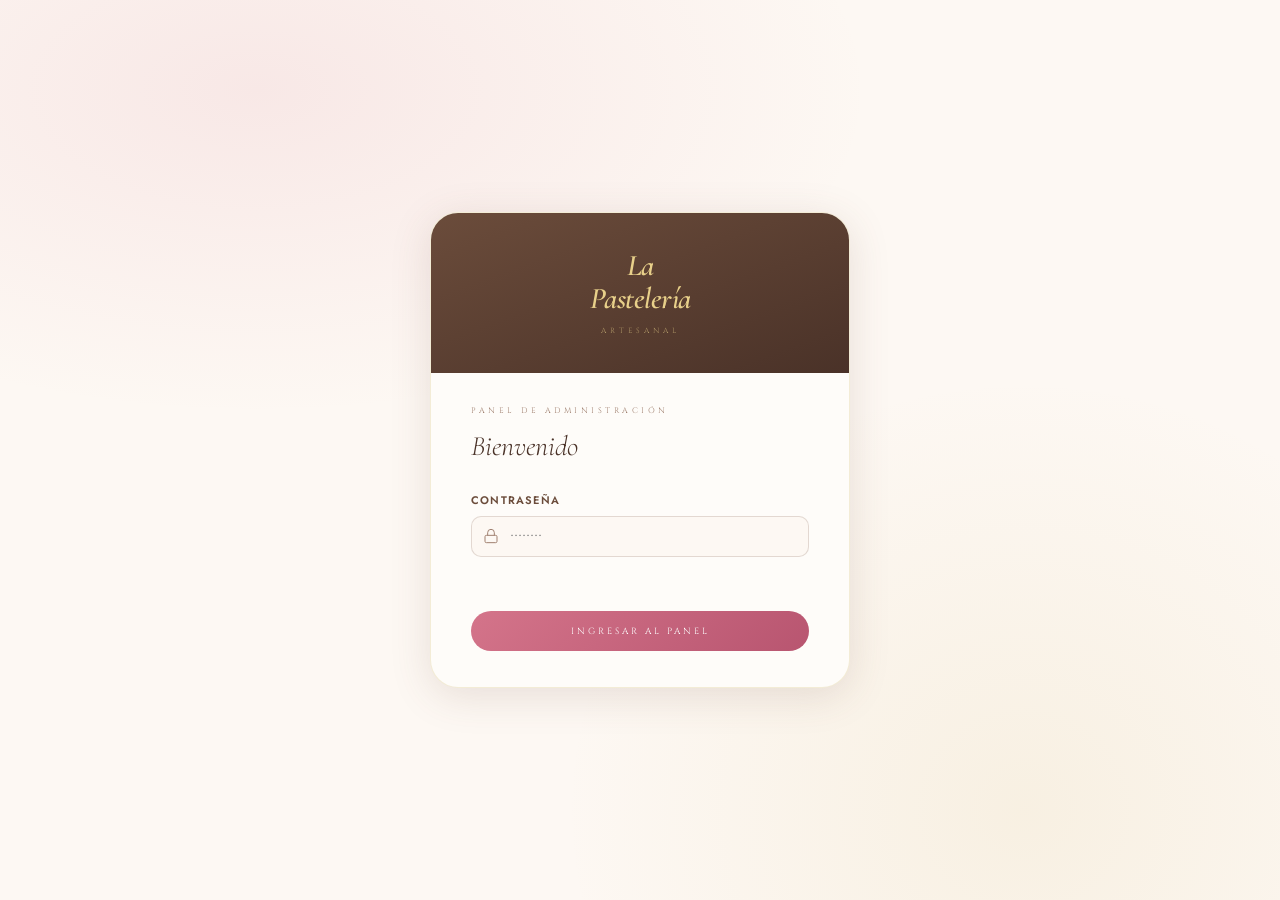
==== commit 6eb0d6e1: "Add files via upload" ====
--- a/admin.html
+++ b/admin.html
@@ -1,777 +1,731 @@
 <!DOCTYPE html>
 <html lang="es">
 <head>
-    <meta charset="UTF-8">
-    <meta name="viewport" content="width=device-width, initial-scale=1.0">
-    <title>Panel de Administración - La Pastelería</title>
-    <link rel="icon" type="image/webp" href="assets/images/icon.webp">
-    <link rel="stylesheet" href="admin.css">
-    <!-- Modern Premium Fonts -->
-    <link rel="preconnect" href="https://fonts.googleapis.com">
-    <link rel="preconnect" href="https://fonts.gstatic.com" crossorigin>
-    <link href="https://fonts.googleapis.com/css2?family=Inter:wght@300;400;500;600;700;800&family=Montserrat:wght@400;500;600;700;800&display=swap" rel="stylesheet">
-    <!-- Firebase SDK -->
-    <script src="https://www.gstatic.com/firebasejs/9.22.0/firebase-app-compat.js"></script>
-    <script src="https://www.gstatic.com/firebasejs/9.22.0/firebase-auth-compat.js"></script>
-    <script src="https://www.gstatic.com/firebasejs/9.22.0/firebase-firestore-compat.js"></script>
-    <script src="https://www.gstatic.com/firebasejs/9.22.0/firebase-storage-compat.js"></script>
-    <style>
-        /* Mobile-specific styles that override desktop styles */
-        @media (max-width: 768px) {
-            .sidebar {
-                display: none !important;
-            }
-
-            .main-content {
-                margin-left: 0 !important;
-                padding-bottom: 80px !important;
-            }
-
-            .bottom-nav {
-                display: flex !important;
-            }
-
-            .app-header {
-                display: flex !important;
-            }
-
-            .dashboard-summary,
-            .quick-actions,
-            .recent-activity,
-            .products-list,
-            .offers-list,
-            .settings-list,
-            .offers-summary-mobile {
-                display: block !important;
-            }
-
-            /* Fix: Ensure dashboard-summary uses grid layout */
-            .dashboard-summary {
-                display: grid !important;
-                grid-template-columns: repeat(3, 1fr) !important;
-            }
-
-            .products-table-container,
-            .offers-container,
-            .settings-container {
-                display: none !important;
-            }
-
-            .section-header h1 {
-                display: none !important;
-            }
-
-            .section-header .btn {
-                display: none !important;
-            }
-
-            /* Hide add buttons in sections on mobile since FAB handles this */
-            #add-product-btn,
-            #add-category-btn,
-            #add-offer-btn {
-                display: none !important;
-            }
-        }
-
-        @media (min-width: 769px) {
-            .bottom-nav {
-                display: none !important;
-            }
-
-            .app-header {
-                display: none !important;
-            }
-
-            /* Only hide mobile-specific elements on PC */
-            .products-list,
-            .offers-list,
-            .settings-list,
-            .offers-summary-mobile {
-                display: none !important;
-            }
-
-            /* Keep home section elements visible on PC */
-            .dashboard-summary,
-            .quick-actions,
-            .recent-activity {
-                display: block !important;
-            }
-
-            /* Ensure dashboard-summary uses grid layout on PC too */
-            .dashboard-summary {
-                display: grid !important;
-                grid-template-columns: repeat(3, 1fr) !important;
-            }
-
-            .products-table-container,
-            .offers-container,
-            .settings-container {
-                display: block !important;
-            }
-        }
-    </style>
+  <meta charset="UTF-8">
+  <meta name="viewport" content="width=device-width, initial-scale=1.0">
+  <title>Panel Admin · La Pastelería</title>
+  <link rel="icon" type="image/webp" href="assets/images/icon.webp">
+  <link href="https://fonts.googleapis.com/css2?family=Cormorant+Garamond:ital,wght@0,300;0,400;0,600;1,300;1,400;1,600&family=Cinzel:wght@400;600&family=Jost:wght@300;400;500;600&display=swap" rel="stylesheet">
+  <!-- Firebase SDK -->
+  <script src="https://www.gstatic.com/firebasejs/9.22.0/firebase-app-compat.js"></script>
+  <script src="https://www.gstatic.com/firebasejs/9.22.0/firebase-auth-compat.js"></script>
+  <script src="https://www.gstatic.com/firebasejs/9.22.0/firebase-firestore-compat.js"></script>
+  <script src="https://www.gstatic.com/firebasejs/9.22.0/firebase-storage-compat.js"></script>
+  <link rel="stylesheet" href="admin.css">
 </head>
 <body>
-    <!-- Login Section -->
-    <div id="login-section" class="login-section">
-        <div class="login-container">
-            <div class="login-header">
-                <h1>🔐 Panel de Administración</h1>
-                <p>La Pastelería</p>
-            </div>
-            <form id="login-form" class="login-form">
-                <div class="form-group">
-                    <label for="password">Contraseña</label>
-                    <input type="password" id="password" name="password" required>
-                </div>
-                <button type="submit" class="btn btn-primary">Iniciar Sesión</button>
-                <p id="login-error" class="error-message"></p>
-            </form>
-        </div>
-    </div>
-
-    <!-- Admin Dashboard -->
-    <div id="admin-dashboard" class="admin-dashboard hidden">
-        <!-- Sidebar -->
-        <aside class="sidebar">
-            <div class="sidebar-header">
-                <h2>🎂 Admin Panel</h2>
-                <p>La Pastelería</p>
-            </div>
-            <nav class="sidebar-nav">
-                <button class="nav-btn active" data-section="home">
-                    <span>🏠</span> Inicio
-                </button>
-                <button class="nav-btn" data-section="products">
-                    <span>📦</span> Productos
-                </button>
-                <button class="nav-btn" data-section="categories">
-                    <span>📁</span> Categorías
-                </button>
-                <button class="nav-btn" data-section="offers">
-                    <span>🏷️</span> Ofertas
-                </button>
-                <button class="nav-btn" data-section="settings">
-                    <span>⚙️</span> Configuración
-                </button>
-            </nav>
-            <div class="sidebar-footer">
-                <button id="theme-toggle" class="btn btn-secondary" title="Cambiar tema">
-                    <span id="theme-icon">🌙</span> Modo Oscuro
-                </button>
-                <button id="logout-btn" class="btn btn-danger">Cerrar Sesión</button>
-            </div>
-        </aside>
-
-        <!-- Mobile Header -->
-        <header class="app-header">
-            <div class="header-content">
-                <h1 id="section-title" class="section-title">Inicio</h1>
-                <div class="header-actions">
-                    <button class="header-btn theme-toggle-btn" id="mobile-theme-toggle" title="Cambiar tema">
-                        <span class="theme-icon">🌙</span>
-                    </button>
-                    <button class="header-btn notification-btn">
-                        <span class="notification-icon">🔔</span>
-                        <span class="notification-badge hidden">3</span>
-                    </button>
-                    <button class="header-btn profile-btn">
-                        <span class="profile-icon">👤</span>
-                    </button>
-                </div>
-            </div>
-        </header>
-
-        <!-- Main Content -->
-        <main class="main-content">
-            <!-- Home Section (Mobile) -->
-            <section id="home-section" class="content-section active">
-                <div class="dashboard-summary">
-                    <div class="summary-card">
-                        <div class="summary-icon">📦</div>
-                        <div class="summary-info">
-                            <span class="summary-label">Productos</span>
-                            <span class="summary-value" id="total-products">0</span>
-                        </div>
-                    </div>
-                    <div class="summary-card">
-                        <div class="summary-icon">📁</div>
-                        <div class="summary-info">
-                            <span class="summary-label">Categorías</span>
-                            <span class="summary-value" id="total-categories">0</span>
-                        </div>
-                    </div>
-                    <div class="summary-card">
-                        <div class="summary-icon">🏷️</div>
-                        <div class="summary-info">
-                            <span class="summary-label">Ofertas</span>
-                            <span class="summary-value" id="total-offers">0</span>
-                        </div>
-                    </div>
-                </div>
-
-                <div class="quick-actions">
-                    <h2>Acciones Rápidas</h2>
-                    <div class="quick-actions-grid">
-                        <button class="quick-action-btn" onclick="adminPanel.openProductModal()">
-                            <span class="action-icon">➕</span>
-                            <span>Nuevo Producto</span>
-                        </button>
-                        <button class="quick-action-btn" onclick="adminPanel.openCategoryModal()">
-                            <span class="action-icon">📁</span>
-                            <span>Nueva Categoría</span>
-                        </button>
-                        <button class="quick-action-btn" onclick="adminPanel.openOfferModal()">
-                            <span class="action-icon">🏷️</span>
-                            <span>Nueva Oferta</span>
-                        </button>
-                    </div>
-                </div>
-
-                <div class="recent-activity">
-                    <h2>Actividad Reciente</h2>
-                    <div class="activity-list" id="activity-list">
-                        <div class="activity-item">
-                            <span class="activity-icon">✅</span>
-                            <div class="activity-content">
-                                <span class="activity-text">Sistema iniciado correctamente</span>
-                                <span class="activity-time">Ahora</span>
-                            </div>
-                        </div>
-                    </div>
-                </div>
-            </section>
-
-            <!-- Products Section -->
-            <section id="products-section" class="content-section">
-                <div class="section-header">
-                    <h1>Gestión de Productos</h1>
-                    <button id="add-product-btn" class="btn btn-primary">+ Nuevo Producto</button>
-                </div>
-
-                <div class="products-filter-container">
-                    <div class="filter-group">
-                        <label for="category-filter">Filtrar por Categoría:</label>
-                        <select id="category-filter" name="categoryFilter">
-                            <option value="">Todas las categorías</option>
-                            <!-- Categories will be loaded dynamically -->
-                        </select>
-                    </div>
-                </div>
-
-                <div class="products-table-container">
-                    <table class="data-table">
-                        <thead>
-                            <tr>
-                                <th>Producto</th>
-                                <th>Categoría</th>
-                                <th>Precio Base</th>
-                                <th>Precio Actual</th>
-                                <th>Oferta</th>
-                                <th>Estado</th>
-                                <th>Acciones</th>
-                            </tr>
-                        </thead>
-                        <tbody id="products-table-body">
-                            <!-- Products will be loaded dynamically -->
-                        </tbody>
-                    </table>
-                </div>
-
-                <!-- Mobile Products List -->
-                <div class="products-list" id="products-list">
-                    <!-- Products will be loaded dynamically -->
-                </div>
-            </section>
-
-            <!-- Categories Section -->
-            <section id="categories-section" class="content-section">
-                <div class="section-header">
-                    <h1>Gestión de Categorías</h1>
-                    <button id="add-category-btn" class="btn btn-primary">+ Nueva Categoría</button>
-                </div>
-
-                <div class="categories-grid" id="categories-grid">
-                    <!-- Categories will be loaded dynamically -->
-                </div>
-            </section>
-
-            <!-- Offers Section -->
-            <section id="offers-section" class="content-section">
-                <div class="section-header">
-                    <h1>Gestión de Ofertas</h1>
-                    <button id="add-offer-btn" class="btn btn-primary">+ Nueva Oferta</button>
-                </div>
-
-                <div class="offers-container">
-                    <div class="offers-summary">
-                        <div class="summary-card">
-                            <h3>Ofertas Activas</h3>
-                            <p id="active-offers-count">0</p>
-                        </div>
-                        <div class="summary-card">
-                            <h3>Productos en Oferta</h3>
-                            <p id="products-on-offer-count">0</p>
-                        </div>
-                        <div class="summary-card">
-                            <h3>Descuento Promedio</h3>
-                            <p id="average-discount">0%</p>
-                        </div>
-                    </div>
-
-                    <table class="data-table">
-                        <thead>
-                            <tr>
-                                <th>Nombre</th>
-                                <th>Tipo</th>
-                                <th>Valor</th>
-                                <th>Objetivo</th>
-                                <th>Estado</th>
-                                <th>Fechas</th>
-                                <th>Acciones</th>
-                            </tr>
-                        </thead>
-                        <tbody id="offers-table-body">
-                            <!-- Offers will be loaded dynamically -->
-                        </tbody>
-                    </table>
-                </div>
-
-                <!-- Mobile Offers List -->
-                <div class="offers-summary-mobile">
-                    <div class="offer-stat">
-                        <span class="stat-label">Activas</span>
-                        <span class="stat-value" id="active-offers-count">0</span>
-                    </div>
-                    <div class="offer-stat">
-                        <span class="stat-label">Productos</span>
-                        <span class="stat-value" id="products-on-offer-count">0</span>
-                    </div>
-                    <div class="offer-stat">
-                        <span class="stat-label">Descuento</span>
-                        <span class="stat-value" id="average-discount">0%</span>
-                    </div>
-                </div>
-
-                <div class="offers-list" id="offers-list">
-                    <!-- Offers will be loaded dynamically -->
-                </div>
-            </section>
-
-            <!-- Settings Section -->
-            <section id="settings-section" class="content-section">
-                <div class="section-header">
-                    <h1>Configuración</h1>
-                </div>
-
-                <div class="settings-container">
-                    <div class="settings-card">
-                        <h3>Configuración de Precios</h3>
-                        <form id="pricing-settings-form">
-                            <div class="form-group">
-                                <label for="default-priority">Prioridad por Defecto</label>
-                                <select id="default-priority" name="defaultPriority">
-                                    <option value="individual">Individual (Producto)</option>
-                                    <option value="category">Categoría</option>
-                                </select>
-                            </div>
-                            <div class="form-group">
-                                <label for="currency">Moneda</label>
-                                <select id="currency" name="currency">
-                                    <option value="UYU">Pesos Uruguayos (UYU)</option>
-                                    <option value="USD">Dólares (USD)</option>
-                                </select>
-                            </div>
-                            <div class="form-group">
-                                <label for="round-to">Redondear a</label>
-                                <input type="number" id="round-to" name="roundTo" value="10" min="1">
-                            </div>
-                            <button type="submit" class="btn btn-primary">Guardar Configuración</button>
-                        </form>
-                    </div>
-
-                    <div class="settings-card">
-                        <h3>Cambiar Contraseña</h3>
-                        <form id="password-settings-form">
-                            <div class="form-group">
-                                <label for="current-password">Contraseña Actual</label>
-                                <input type="password" id="current-password" name="currentPassword" required>
-                            </div>
-                            <div class="form-group">
-                                <label for="new-password">Nueva Contraseña</label>
-                                <input type="password" id="new-password" name="newPassword" required>
-                            </div>
-                            <div class="form-group">
-                                <label for="confirm-password">Confirmar Contraseña</label>
-                                <input type="password" id="confirm-password" name="confirmPassword" required>
-                            </div>
-                            <button type="submit" class="btn btn-primary">Cambiar Contraseña</button>
-                        </form>
-                    </div>
-
-                    <!-- Mobile Settings List -->
-                    <div class="settings-list">
-                        <div class="settings-group">
-                            <h3>Configuración</h3>
-                            <div class="settings-item">
-                                <div class="settings-item-content">
-                                    <span class="settings-icon">💰</span>
-                                    <div class="settings-item-info">
-                                        <span class="settings-item-title">Precios</span>
-                                        <span class="settings-item-subtitle">Moneda y redondeo</span>
-                                    </div>
-                                </div>
-                                <span class="settings-arrow">›</span>
-                            </div>
-                            <div class="settings-item">
-                                <div class="settings-item-content">
-                                    <span class="settings-icon">🔐</span>
-                                    <div class="settings-item-info">
-                                        <span class="settings-item-title">Seguridad</span>
-                                        <span class="settings-item-subtitle">Cambiar contraseña</span>
-                                    </div>
-                                </div>
-                                <span class="settings-arrow">›</span>
-                            </div>
-                        </div>
-
-                        <div class="settings-group">
-                            <h3>Cuenta</h3>
-                            <div class="settings-item" onclick="adminPanel.handleLogout()">
-                                <div class="settings-item-content">
-                                    <span class="settings-icon">🚪</span>
-                                    <div class="settings-item-info">
-                                        <span class="settings-item-title">Cerrar Sesión</span>
-                                        <span class="settings-item-subtitle">Salir del panel</span>
-                                    </div>
-                                </div>
-                                <span class="settings-arrow">›</span>
-                            </div>
-                        </div>
-
-                        <div class="settings-group">
-                            <h3>Información</h3>
-                            <div class="settings-item">
-                                <div class="settings-item-content">
-                                    <span class="settings-icon">ℹ️</span>
-                                    <div class="settings-item-info">
-                                        <span class="settings-item-title">Versión</span>
-                                        <span class="settings-item-subtitle">1.0.0</span>
-                                    </div>
-                                </div>
-                            </div>
-                        </div>
-                    </div>
-                </div>
-            </section>
-        </main>
-
-        <!-- Mobile Bottom Navigation -->
-        <nav class="bottom-nav">
-            <button class="nav-item active" data-section="home">
-                <span class="nav-icon">🏠</span>
-                <span class="nav-label">Inicio</span>
-            </button>
-            <button class="nav-item" data-section="products">
-                <span class="nav-icon">📦</span>
-                <span class="nav-label">Productos</span>
-            </button>
-            <button class="nav-item" data-section="offers">
-                <span class="nav-icon">🏷️</span>
-                <span class="nav-label">Ofertas</span>
-            </button>
-            <button class="nav-item" data-section="settings">
-                <span class="nav-icon">⚙️</span>
-                <span class="nav-label">Ajustes</span>
-            </button>
-        </nav>
-
-        <!-- Floating Action Button (FAB) -->
-        <div class="fab-container" id="fab-container">
-            <button class="fab-main" id="fab-main" onclick="adminPanel.toggleFabMenu()">
-                <span class="fab-icon">+</span>
-            </button>
-            <div class="fab-menu" id="fab-menu">
-                <button class="fab-item" onclick="adminPanel.openProductModal(); adminPanel.toggleFabMenu();">
-                    <span class="fab-item-icon">📦</span>
-                    <span class="fab-item-label">Producto</span>
-                </button>
-                <button class="fab-item" onclick="adminPanel.openCategoryModal(); adminPanel.toggleFabMenu();">
-                    <span class="fab-item-icon">📁</span>
-                    <span class="fab-item-label">Categoría</span>
-                </button>
-                <button class="fab-item" onclick="adminPanel.openOfferModal(); adminPanel.toggleFabMenu();">
-                    <span class="fab-item-icon">🏷️</span>
-                    <span class="fab-item-label">Oferta</span>
-                </button>
-            </div>
-        </div>
-    </div>
-
-    <!-- Product Modal -->
-    <div id="product-modal" class="modal hidden">
-        <div class="modal-content">
-            <div class="modal-header">
-                <h2 id="product-modal-title">Nuevo Producto</h2>
-                <button class="close-modal">&times;</button>
-            </div>
-            <form id="product-form" class="modal-body">
-                <input type="hidden" id="product-id" name="id">
-
-                <div class="form-group">
-                    <label for="product-name">Nombre del Producto</label>
-                    <input type="text" id="product-name" name="name" required>
-                </div>
-
-                <div class="form-group">
-                    <label for="product-description">Descripción</label>
-                    <textarea id="product-description" name="description" rows="3" required></textarea>
-                </div>
-
-                <div class="form-group">
-                    <label for="product-category">Categoría</label>
-                    <select id="product-category" name="category" required>
-                        <!-- Categories will be loaded dynamically -->
-                    </select>
-                </div>
-
-                <div class="form-row">
-                    <div class="form-group">
-                        <label for="product-base-price">Precio Base</label>
-                        <input type="number" id="product-base-price" name="basePrice" required min="0">
-                    </div>
-                    <div class="form-group">
-                        <label for="product-status">Estado</label>
-                        <select id="product-status" name="isActive">
-                            <option value="true">Activo</option>
-                            <option value="false">Inactivo</option>
-                        </select>
-                    </div>
-                </div>
-
-                <div class="form-group offer-section">
-                    <label>🏷️ Oferta del Producto (Opcional)</label>
-                    <div class="offer-toggle">
-                        <label class="toggle-switch">
-                            <input type="checkbox" id="product-has-offer" name="hasOffer">
-                            <span class="toggle-slider"></span>
-                        </label>
-                        <span>Activar oferta</span>
-                    </div>
-
-                    <div id="product-offer-fields" class="offer-fields hidden">
-                        <div class="form-row">
-                            <div class="form-group">
-                                <label for="offer-type">Tipo de Oferta</label>
-                                <select id="offer-type" name="offerType">
-                                    <option value="percentage">Porcentaje (%)</option>
-                                    <option value="fixed">Precio Fijo ($)</option>
-                                </select>
-                            </div>
-                            <div class="form-group">
-                                <label for="offer-value">Valor</label>
-                                <input type="number" id="offer-value" name="offerValue" min="0" placeholder="Ej: 20">
-                            </div>
-                        </div>
-
-                        <div class="form-row">
-                            <div class="form-group">
-                                <label for="offer-start-date">Fecha Inicio</label>
-                                <input type="datetime-local" id="offer-start-date" name="offerStartDate">
-                            </div>
-                            <div class="form-group">
-                                <label for="offer-end-date">Fecha Fin</label>
-                                <input type="datetime-local" id="offer-end-date" name="offerEndDate">
-                            </div>
-                        </div>
-
-                        <div class="form-group">
-                            <label for="offer-status">Estado de la Oferta</label>
-                            <select id="offer-status" name="offerStatus">
-                                <option value="true">Activa</option>
-                                <option value="false">Inactiva</option>
-                            </select>
-                        </div>
-                    </div>
-                </div>
-
-                <div class="form-group">
-                    <label>Imagen del Producto</label>
-                    <div class="image-upload-container">
-                        <div class="image-upload-methods">
-                            <div class="upload-method">
-                                <label class="upload-label">
-                                    <span>📱 Subir desde dispositivo</span>
-                                    <input type="file" id="product-image-file" name="imageFile" accept="image/*" class="file-input">
-                                </label>
-                                <div id="file-preview" class="image-preview hidden">
-                                    <img id="file-preview-img" src="" alt="Vista previa">
-                                    <button type="button" class="remove-image-btn" onclick="adminPanel.removeFileImage()">✕</button>
-                                </div>
-                            </div>
-                            <div class="upload-divider">o</div>
-                            <div class="upload-method">
-                                <label for="product-image-url" class="url-label">🔗 URL de imagen</label>
-                                <input type="text" id="product-image-url" name="imageUrl" placeholder="https://ejemplo.com/imagen.jpg">
-                                <div id="url-preview" class="image-preview hidden">
-                                    <img id="url-preview-img" src="" alt="Vista previa">
-                                    <button type="button" class="remove-image-btn" onclick="adminPanel.removeUrlImage()">✕</button>
-                                </div>
-                            </div>
-                        </div>
-                    </div>
-                </div>
-
-                <div class="modal-footer">
-                    <button type="button" class="btn btn-secondary close-modal-btn">Cancelar</button>
-                    <button type="submit" class="btn btn-primary">Guardar Producto</button>
-                </div>
-            </form>
-        </div>
-    </div>
-
-    <!-- Category Modal -->
-    <div id="category-modal" class="modal hidden">
-        <div class="modal-content">
-            <div class="modal-header">
-                <h2 id="category-modal-title">Nueva Categoría</h2>
-                <button class="close-modal">&times;</button>
-            </div>
-            <form id="category-form" class="modal-body">
-                <input type="hidden" id="category-id" name="id">
-
-                <div class="form-group">
-                    <label for="category-name">Nombre de la Categoría</label>
-                    <input type="text" id="category-name" name="name" required>
-                </div>
-
-                <div class="form-group">
-                    <label for="category-description">Descripción</label>
-                    <textarea id="category-description" name="description" rows="3" required></textarea>
-                </div>
-
-                <div class="form-row">
-                    <div class="form-group">
-                        <label for="category-order">Orden</label>
-                        <input type="number" id="category-order" name="order" required min="1">
-                    </div>
-                    <div class="form-group">
-                        <label for="category-status">Estado</label>
-                        <select id="category-status" name="isActive">
-                            <option value="true">Activa</option>
-                            <option value="false">Inactiva</option>
-                        </select>
-                    </div>
-                </div>
-
-                <div class="modal-footer">
-                    <button type="button" class="btn btn-secondary close-modal-btn">Cancelar</button>
-                    <button type="submit" class="btn btn-primary">Guardar Categoría</button>
-                </div>
-            </form>
-        </div>
-    </div>
-
-    <!-- Offer Modal -->
-    <div id="offer-modal" class="modal hidden">
-        <div class="modal-content">
-            <div class="modal-header">
-                <h2 id="offer-modal-title">Nueva Oferta</h2>
-                <button class="close-modal">&times;</button>
-            </div>
-            <form id="offer-form" class="modal-body">
-                <input type="hidden" id="offer-id" name="id">
-
-                <div class="form-group">
-                    <label for="offer-name">Nombre de la Oferta</label>
-                    <input type="text" id="offer-name" name="name" required>
-                </div>
-
-                <div class="form-row">
-                    <div class="form-group">
-                        <label for="offer-type">Tipo de Oferta</label>
-                        <select id="offer-type" name="type" required>
-                            <option value="percentage">Porcentaje (%)</option>
-                            <option value="fixed">Precio Fijo</option>
-                        </select>
-                    </div>
-                    <div class="form-group">
-                        <label for="offer-value">Valor</label>
-                        <input type="number" id="offer-value" name="value" required min="0">
-                    </div>
-                </div>
-
-                <div class="form-row">
-                    <div class="form-group">
-                        <label for="offer-target-type">Tipo de Objetivo</label>
-                        <select id="offer-target-type" name="targetType" required>
-                            <option value="product">Producto Específico</option>
-                            <option value="category">Categoría Completa</option>
-                        </select>
-                    </div>
-                    <div class="form-group">
-                        <label for="offer-target-id">ID del Objetivo</label>
-                        <select id="offer-target-id" name="targetId" required>
-                            <!-- Will be populated dynamically -->
-                        </select>
-                    </div>
-                </div>
-
-                <div class="form-row">
-                    <div class="form-group">
-                        <label for="offer-start-date">Fecha Inicio</label>
-                        <input type="datetime-local" id="offer-start-date" name="startDate" required>
-                    </div>
-                    <div class="form-group">
-                        <label for="offer-end-date">Fecha Fin</label>
-                        <input type="datetime-local" id="offer-end-date" name="endDate" required>
-                    </div>
-                </div>
-
-                <div class="form-group">
-                    <label for="offer-priority">Prioridad</label>
-                    <select id="offer-priority" name="priority" required>
-                        <option value="2">Alta (Individual)</option>
-                        <option value="1">Baja (Categoría)</option>
-                    </select>
-                </div>
-
-                <div class="form-group">
-                    <label for="offer-status">Estado</label>
-                    <select id="offer-status" name="isActive">
-                        <option value="true">Activa</option>
-                        <option value="false">Inactiva</option>
-                    </select>
-                </div>
-
-                <div class="modal-footer">
-                    <button type="button" class="btn btn-secondary close-modal-btn">Cancelar</button>
-                    <button type="submit" class="btn btn-primary">Guardar Oferta</button>
-                </div>
-            </form>
-        </div>
-    </div>
-
-    <!-- Toast Notifications -->
-    <div id="toast-container" class="toast-container"></div>
-
-    <!-- Full-screen Image Preview Modal -->
-    <div id="image-fullscreen-modal" class="image-fullscreen-modal">
-        <button class="image-fullscreen-close" onclick="adminPanel.closeImageFullscreen()">&times;</button>
-        <div class="image-fullscreen-content">
-            <img id="image-fullscreen-img" src="" alt="Vista previa a pantalla completa" class="image-fullscreen-img">
-            <div class="image-fullscreen-actions">
-                <button class="image-fullscreen-btn cancel" onclick="adminPanel.closeImageFullscreen()">
-                    <span>✕</span> Cancelar
-                </button>
-                <button class="image-fullscreen-btn confirm" onclick="adminPanel.confirmImageSelection()">
-                    <span>✓</span> Confirmar
-                </button>
-            </div>
-        </div>
-    </div>
-
-    <script src="firebase-config.js"></script>
-    <script src="admin.js"></script>
+
+<!-- ═══════════ LOGIN ═══════════ -->
+<div id="login-section" class="login-section">
+  <div class="login-deco"></div>
+  <div class="login-card">
+    <div class="login-logo">
+      <div class="login-badge">
+        <span class="login-badge-name">La<br>Pastelería</span>
+        <span class="login-badge-tag">Artesanal</span>
+      </div>
+    </div>
+    <div class="login-body">
+      <span class="login-eyebrow">Panel de Administración</span>
+      <h1 class="login-title">Bienvenido</h1>
+      <form id="login-form" class="login-form" autocomplete="off">
+        <div class="lf-group">
+          <label class="lf-label" for="password">Contraseña</label>
+          <div class="lf-input-wrap">
+            <svg class="lf-icon" viewBox="0 0 24 24" fill="none" stroke="currentColor" stroke-width="1.5"><rect x="3" y="11" width="18" height="11" rx="2"/><path d="M7 11V7a5 5 0 0 1 10 0v4"/></svg>
+            <input type="password" id="password" name="password" class="lf-input" placeholder="••••••••" required autocomplete="current-password">
+          </div>
+        </div>
+        <p id="login-error" class="login-error"></p>
+        <button type="submit" class="login-btn">Ingresar al Panel</button>
+      </form>
+    </div>
+  </div>
+</div>
+
+<!-- ═══════════ DASHBOARD ═══════════ -->
+<div id="admin-dashboard" class="admin-dashboard hidden">
+
+  <!-- Sidebar -->
+  <aside class="sidebar" id="sidebar">
+    <div class="sb-header">
+      <div class="sb-logo">
+        <span class="sb-logo-name">La Pastelería</span>
+        <span class="sb-logo-sub">Admin</span>
+      </div>
+    </div>
+
+    <nav class="sb-nav">
+      <button class="nav-btn active" data-section="home">
+        <svg viewBox="0 0 24 24" fill="none" stroke="currentColor" stroke-width="1.5"><path d="M3 9.5L12 3l9 6.5V20a1 1 0 0 1-1 1H4a1 1 0 0 1-1-1V9.5z"/><path d="M9 21V12h6v9"/></svg>
+        <span>Inicio</span>
+      </button>
+      <button class="nav-btn" data-section="products">
+        <svg viewBox="0 0 24 24" fill="none" stroke="currentColor" stroke-width="1.5"><path d="M20 7H4a2 2 0 0 0-2 2v10a2 2 0 0 0 2 2h16a2 2 0 0 0 2-2V9a2 2 0 0 0-2-2z"/><path d="M16 7V5a2 2 0 0 0-2-2h-4a2 2 0 0 0-2 2v2"/></svg>
+        <span>Productos</span>
+      </button>
+      <button class="nav-btn" data-section="categories">
+        <svg viewBox="0 0 24 24" fill="none" stroke="currentColor" stroke-width="1.5"><rect x="3" y="3" width="7" height="7" rx="1"/><rect x="14" y="3" width="7" height="7" rx="1"/><rect x="3" y="14" width="7" height="7" rx="1"/><rect x="14" y="14" width="7" height="7" rx="1"/></svg>
+        <span>Categorías</span>
+      </button>
+      <button class="nav-btn" data-section="offers">
+        <svg viewBox="0 0 24 24" fill="none" stroke="currentColor" stroke-width="1.5"><path d="M12 2l2.09 6.26L20 10l-5.91 4.74L16 21l-4-3-4 3 1.91-6.26L4 10l5.91-1.74z"/></svg>
+        <span>Ofertas</span>
+      </button>
+      <button class="nav-btn" data-section="settings">
+        <svg viewBox="0 0 24 24" fill="none" stroke="currentColor" stroke-width="1.5"><circle cx="12" cy="12" r="3"/><path d="M19.4 15a1.65 1.65 0 0 0 .33 1.82l.06.06a2 2 0 0 1-2.83 2.83l-.06-.06a1.65 1.65 0 0 0-1.82-.33 1.65 1.65 0 0 0-1 1.51V21a2 2 0 0 1-4 0v-.09A1.65 1.65 0 0 0 9 19.4a1.65 1.65 0 0 0-1.82.33l-.06.06a2 2 0 0 1-2.83-2.83l.06-.06A1.65 1.65 0 0 0 4.68 15a1.65 1.65 0 0 0-1.51-1H3a2 2 0 0 1 0-4h.09A1.65 1.65 0 0 0 4.6 9a1.65 1.65 0 0 0-.33-1.82l-.06-.06a2 2 0 0 1 2.83-2.83l.06.06A1.65 1.65 0 0 0 9 4.68a1.65 1.65 0 0 0 1-1.51V3a2 2 0 0 1 4 0v.09a1.65 1.65 0 0 0 1 1.51 1.65 1.65 0 0 0 1.82-.33l.06-.06a2 2 0 0 1 2.83 2.83l-.06.06A1.65 1.65 0 0 0 19.4 9a1.65 1.65 0 0 0 1.51 1H21a2 2 0 0 1 0 4h-.09a1.65 1.65 0 0 0-1.51 1z"/></svg>
+        <span>Ajustes</span>
+      </button>
+    </nav>
+
+    <div class="sb-footer">
+      <button id="logout-btn" class="sb-logout">
+        <svg viewBox="0 0 24 24" fill="none" stroke="currentColor" stroke-width="1.5"><path d="M9 21H5a2 2 0 0 1-2-2V5a2 2 0 0 1 2-2h4"/><polyline points="16 17 21 12 16 7"/><line x1="21" y1="12" x2="9" y2="12"/></svg>
+        <span>Cerrar Sesión</span>
+      </button>
+    </div>
+  </aside>
+
+  <!-- Mobile Top Bar -->
+  <header class="app-header">
+    <button class="mob-menu-btn" onclick="document.getElementById('sidebar').classList.toggle('mob-open')">
+      <svg viewBox="0 0 24 24" fill="none" stroke="currentColor" stroke-width="2"><line x1="3" y1="6" x2="21" y2="6"/><line x1="3" y1="12" x2="21" y2="12"/><line x1="3" y1="18" x2="21" y2="18"/></svg>
+    </button>
+    <span id="section-title" class="mob-title">Inicio</span>
+    <div style="width:36px"></div>
+  </header>
+
+  <!-- Main Content -->
+  <main class="admin-main">
+
+    <!-- ── HOME ── -->
+    <section id="home-section" class="content-section active">
+      <div class="adm-page-head">
+        <div>
+          <span class="adm-eyebrow">Panel de Control</span>
+          <h1 class="adm-title">Inicio</h1>
+        </div>
+        <button class="adm-action-btn" onclick="adminPanel.openProductModal()">
+          <svg viewBox="0 0 24 24" fill="none" stroke="currentColor" stroke-width="2"><line x1="12" y1="5" x2="12" y2="19"/><line x1="5" y1="12" x2="19" y2="12"/></svg>
+          Nuevo Producto
+        </button>
+      </div>
+
+      <!-- Stats -->
+      <div class="dashboard-summary">
+        <div class="summary-card">
+          <div class="summary-icon">
+            <svg viewBox="0 0 24 24" fill="none" stroke="currentColor" stroke-width="1.5"><path d="M20 7H4a2 2 0 0 0-2 2v10a2 2 0 0 0 2 2h16a2 2 0 0 0 2-2V9a2 2 0 0 0-2-2z"/><path d="M16 7V5a2 2 0 0 0-2-2h-4a2 2 0 0 0-2 2v2"/></svg>
+          </div>
+          <div class="summary-info">
+            <span class="summary-value" id="total-products">0</span>
+            <span class="summary-label">Productos</span>
+          </div>
+        </div>
+        <div class="summary-card">
+          <div class="summary-icon">
+            <svg viewBox="0 0 24 24" fill="none" stroke="currentColor" stroke-width="1.5"><rect x="3" y="3" width="7" height="7" rx="1"/><rect x="14" y="3" width="7" height="7" rx="1"/><rect x="3" y="14" width="7" height="7" rx="1"/><rect x="14" y="14" width="7" height="7" rx="1"/></svg>
+          </div>
+          <div class="summary-info">
+            <span class="summary-value" id="total-categories">0</span>
+            <span class="summary-label">Categorías</span>
+          </div>
+        </div>
+        <div class="summary-card">
+          <div class="summary-icon">
+            <svg viewBox="0 0 24 24" fill="none" stroke="currentColor" stroke-width="1.5"><path d="M12 2l2.09 6.26L20 10l-5.91 4.74L16 21l-4-3-4 3 1.91-6.26L4 10l5.91-1.74z"/></svg>
+          </div>
+          <div class="summary-info">
+            <span class="summary-value" id="total-offers">0</span>
+            <span class="summary-label">Ofertas activas</span>
+          </div>
+        </div>
+      </div>
+
+      <!-- Quick Actions (hidden on mobile — FAB handles it) -->
+      <div class="quick-actions" style="display:none!important"></div>
+
+      <!-- Orders -->
+      <div class="orders-section">
+        <div class="orders-head">
+          <h2 class="orders-title">Pedidos Recientes</h2>
+          <span class="orders-subtitle">Últimos pedidos de la tienda</span>
+        </div>
+        <div class="orders-list" id="orders-list">
+          <div class="empty-state-orders">
+            <div class="empty-state-icon">
+              <svg viewBox="0 0 24 24" fill="none" stroke="currentColor" stroke-width="1.2"><path d="M6 2L3 6v14a2 2 0 0 0 2 2h14a2 2 0 0 0 2-2V6l-3-4z"/><line x1="3" y1="6" x2="21" y2="6"/><path d="M16 10a4 4 0 0 1-8 0"/></svg>
+            </div>
+            <h3>Sin pedidos aún</h3>
+            <p>Los pedidos de la tienda aparecerán aquí</p>
+          </div>
+        </div>
+      </div>
+    </section>
+
+    <!-- ── PRODUCTS ── -->
+    <section id="products-section" class="content-section">
+      <div class="adm-page-head">
+        <div>
+          <span class="adm-eyebrow">Gestión</span>
+          <h1 class="adm-title">Productos</h1>
+        </div>
+        <button id="add-product-btn" class="adm-action-btn">
+          <svg viewBox="0 0 24 24" fill="none" stroke="currentColor" stroke-width="2"><line x1="12" y1="5" x2="12" y2="19"/><line x1="5" y1="12" x2="19" y2="12"/></svg>
+          Nuevo Producto
+        </button>
+      </div>
+
+      <div class="filter-bar">
+        <label class="filter-label" for="category-filter">Filtrar por categoría</label>
+        <select id="category-filter" class="adm-select">
+          <option value="">Todas las categorías</option>
+        </select>
+      </div>
+
+      <!-- Desktop table -->
+      <div class="adm-table-wrap products-table-container">
+        <table class="adm-table data-table">
+          <thead>
+            <tr>
+              <th>Producto</th>
+              <th>Categoría</th>
+              <th>Precio Base</th>
+              <th>Precio Actual</th>
+              <th>Oferta</th>
+              <th>Estado</th>
+              <th>Acciones</th>
+            </tr>
+          </thead>
+          <tbody id="products-table-body"></tbody>
+        </table>
+      </div>
+
+      <!-- Mobile cards -->
+      <div class="products-list" id="products-list"></div>
+    </section>
+
+    <!-- ── CATEGORIES ── -->
+    <section id="categories-section" class="content-section">
+      <div class="adm-page-head">
+        <div>
+          <span class="adm-eyebrow">Gestión</span>
+          <h1 class="adm-title">Categorías</h1>
+        </div>
+        <button id="add-category-btn" class="adm-action-btn">
+          <svg viewBox="0 0 24 24" fill="none" stroke="currentColor" stroke-width="2"><line x1="12" y1="5" x2="12" y2="19"/><line x1="5" y1="12" x2="19" y2="12"/></svg>
+          Nueva Categoría
+        </button>
+      </div>
+      <div class="categories-grid" id="categories-grid"></div>
+    </section>
+
+    <!-- ── OFFERS ── -->
+    <section id="offers-section" class="content-section">
+      <div class="adm-page-head">
+        <div>
+          <span class="adm-eyebrow">Gestión</span>
+          <h1 class="adm-title">Ofertas</h1>
+        </div>
+        <button id="add-offer-btn" class="adm-action-btn">
+          <svg viewBox="0 0 24 24" fill="none" stroke="currentColor" stroke-width="2"><line x1="12" y1="5" x2="12" y2="19"/><line x1="5" y1="12" x2="19" y2="12"/></svg>
+          Nueva Oferta
+        </button>
+      </div>
+
+      <!-- Desktop table -->
+      <div class="adm-table-wrap offers-container">
+        <table class="adm-table data-table">
+          <thead>
+            <tr>
+              <th>Nombre</th>
+              <th>Tipo</th>
+              <th>Valor</th>
+              <th>Objetivo</th>
+              <th>Estado</th>
+              <th>Fechas</th>
+              <th>Acciones</th>
+            </tr>
+          </thead>
+          <tbody id="offers-table-body"></tbody>
+        </table>
+      </div>
+
+      <!-- Mobile cards -->
+      <div class="offers-list" id="offers-list"></div>
+    </section>
+
+    <!-- ── SETTINGS ── -->
+    <section id="settings-section" class="content-section">
+      <div class="adm-page-head">
+        <div>
+          <span class="adm-eyebrow">Preferencias</span>
+          <h1 class="adm-title">Ajustes</h1>
+        </div>
+      </div>
+
+      <!-- Desktop settings -->
+      <div class="settings-container">
+        <div class="adm-card settings-card">
+          <div class="settings-card-icon">
+            <svg viewBox="0 0 24 24" fill="none" stroke="currentColor" stroke-width="1.5"><path d="M21 12.79A9 9 0 1 1 11.21 3 7 7 0 0 0 21 12.79z"/></svg>
+          </div>
+          <div class="settings-card-body">
+            <h3 class="settings-card-title">Modo Oscuro</h3>
+            <p class="settings-card-sub">Cambiar apariencia del panel</p>
+          </div>
+          <div class="settings-card-action">
+            <label class="toggle-switch">
+              <input type="checkbox" id="settings-theme-toggle">
+              <span class="toggle-slider"></span>
+            </label>
+            <span id="settings-theme-label" class="toggle-label">Desactivado</span>
+          </div>
+        </div>
+
+        <div class="adm-card settings-card">
+          <div class="settings-card-icon">
+            <svg viewBox="0 0 24 24" fill="none" stroke="currentColor" stroke-width="1.5"><rect x="3" y="11" width="18" height="11" rx="2"/><path d="M7 11V7a5 5 0 0 1 10 0v4"/></svg>
+          </div>
+          <div class="settings-card-body">
+            <h3 class="settings-card-title">Cambiar Contraseña</h3>
+            <p class="settings-card-sub">Seguridad del panel</p>
+          </div>
+        </div>
+
+        <div class="adm-card settings-form-card">
+          <form id="password-settings-form" class="pwd-form">
+            <div class="lf-group">
+              <label class="lf-label">Contraseña actual</label>
+              <input type="password" id="current-password" name="currentPassword" class="lf-input" required>
+            </div>
+            <div class="lf-group">
+              <label class="lf-label">Nueva contraseña</label>
+              <input type="password" id="new-password" name="newPassword" class="lf-input" required>
+            </div>
+            <div class="lf-group">
+              <label class="lf-label">Confirmar contraseña</label>
+              <input type="password" id="confirm-password" name="confirmPassword" class="lf-input" required>
+            </div>
+            <button type="submit" class="adm-action-btn">Guardar Contraseña</button>
+          </form>
+        </div>
+      </div>
+
+      <!-- Mobile settings -->
+      <div class="settings-list">
+        <div class="settings-group">
+          <p class="settings-group-label">Apariencia</p>
+          <div class="settings-item with-toggle">
+            <div class="settings-item-content">
+              <span class="settings-icon">
+                <svg viewBox="0 0 24 24" fill="none" stroke="currentColor" stroke-width="1.5"><path d="M21 12.79A9 9 0 1 1 11.21 3 7 7 0 0 0 21 12.79z"/></svg>
+              </span>
+              <div class="settings-item-info">
+                <span class="settings-item-title">Modo Oscuro</span>
+                <span class="settings-item-subtitle">Cambiar tema del panel</span>
+              </div>
+            </div>
+            <label class="toggle-switch">
+              <input type="checkbox" id="mobile-settings-theme-toggle">
+              <span class="toggle-slider"></span>
+            </label>
+          </div>
+        </div>
+
+        <div class="settings-group">
+          <p class="settings-group-label">Seguridad</p>
+          <div class="settings-item" onclick="adminPanel.openPasswordChangeModal()">
+            <div class="settings-item-content">
+              <span class="settings-icon">
+                <svg viewBox="0 0 24 24" fill="none" stroke="currentColor" stroke-width="1.5"><rect x="3" y="11" width="18" height="11" rx="2"/><path d="M7 11V7a5 5 0 0 1 10 0v4"/></svg>
+              </span>
+              <div class="settings-item-info">
+                <span class="settings-item-title">Contraseña</span>
+                <span class="settings-item-subtitle">Cambiar contraseña de acceso</span>
+              </div>
+            </div>
+            <span class="settings-arrow">›</span>
+          </div>
+        </div>
+
+        <div class="settings-group">
+          <p class="settings-group-label">Cuenta</p>
+          <div class="settings-item danger" onclick="adminPanel.handleLogout()">
+            <div class="settings-item-content">
+              <span class="settings-icon">
+                <svg viewBox="0 0 24 24" fill="none" stroke="currentColor" stroke-width="1.5"><path d="M9 21H5a2 2 0 0 1-2-2V5a2 2 0 0 1 2-2h4"/><polyline points="16 17 21 12 16 7"/><line x1="21" y1="12" x2="9" y2="12"/></svg>
+              </span>
+              <div class="settings-item-info">
+                <span class="settings-item-title">Cerrar Sesión</span>
+                <span class="settings-item-subtitle">Salir del panel</span>
+              </div>
+            </div>
+            <span class="settings-arrow">›</span>
+          </div>
+        </div>
+
+        <div class="settings-group">
+          <p class="settings-group-label">Información</p>
+          <div class="settings-item">
+            <div class="settings-item-content">
+              <span class="settings-icon">
+                <svg viewBox="0 0 24 24" fill="none" stroke="currentColor" stroke-width="1.5"><circle cx="12" cy="12" r="10"/><line x1="12" y1="8" x2="12" y2="12"/><line x1="12" y1="16" x2="12.01" y2="16"/></svg>
+              </span>
+              <div class="settings-item-info">
+                <span class="settings-item-title">Versión</span>
+                <span class="settings-item-subtitle">2.0 · La Pastelería Admin</span>
+              </div>
+            </div>
+          </div>
+        </div>
+      </div>
+    </section>
+
+  </main><!-- /admin-main -->
+
+  <!-- Mobile Bottom Navigation -->
+  <nav class="bottom-nav">
+    <button class="nav-item active" data-section="home">
+      <svg viewBox="0 0 24 24" fill="none" stroke="currentColor" stroke-width="1.5"><path d="M3 9.5L12 3l9 6.5V20a1 1 0 0 1-1 1H4a1 1 0 0 1-1-1V9.5z"/></svg>
+      <span class="nav-label">Inicio</span>
+    </button>
+    <button class="nav-item" data-section="products">
+      <svg viewBox="0 0 24 24" fill="none" stroke="currentColor" stroke-width="1.5"><path d="M20 7H4a2 2 0 0 0-2 2v10a2 2 0 0 0 2 2h16a2 2 0 0 0 2-2V9a2 2 0 0 0-2-2z"/><path d="M16 7V5a2 2 0 0 0-2-2h-4a2 2 0 0 0-2 2v2"/></svg>
+      <span class="nav-label">Productos</span>
+    </button>
+    <button class="nav-item" data-section="offers">
+      <svg viewBox="0 0 24 24" fill="none" stroke="currentColor" stroke-width="1.5"><path d="M12 2l2.09 6.26L20 10l-5.91 4.74L16 21l-4-3-4 3 1.91-6.26L4 10l5.91-1.74z"/></svg>
+      <span class="nav-label">Ofertas</span>
+    </button>
+    <button class="nav-item" data-section="settings">
+      <svg viewBox="0 0 24 24" fill="none" stroke="currentColor" stroke-width="1.5"><circle cx="12" cy="12" r="3"/><path d="M19.4 15a1.65 1.65 0 0 0 .33 1.82l.06.06a2 2 0 0 1-2.83 2.83l-.06-.06a1.65 1.65 0 0 0-1.82-.33 1.65 1.65 0 0 0-1 1.51V21a2 2 0 0 1-4 0v-.09A1.65 1.65 0 0 0 9 19.4a1.65 1.65 0 0 0-1.82.33l-.06.06a2 2 0 0 1-2.83-2.83l.06-.06A1.65 1.65 0 0 0 4.68 15a1.65 1.65 0 0 0-1.51-1H3a2 2 0 0 1 0-4h.09A1.65 1.65 0 0 0 4.6 9a1.65 1.65 0 0 0-.33-1.82l-.06-.06a2 2 0 0 1 2.83-2.83l.06.06A1.65 1.65 0 0 0 9 4.68a1.65 1.65 0 0 0 1-1.51V3a2 2 0 0 1 4 0v.09a1.65 1.65 0 0 0 1 1.51 1.65 1.65 0 0 0 1.82-.33l.06-.06a2 2 0 0 1 2.83 2.83l-.06.06A1.65 1.65 0 0 0 19.4 9a1.65 1.65 0 0 0 1.51 1H21a2 2 0 0 1 0 4h-.09a1.65 1.65 0 0 0-1.51 1z"/></svg>
+      <span class="nav-label">Ajustes</span>
+    </button>
+  </nav>
+
+  <!-- FAB -->
+  <div class="fab-container" id="fab-container">
+    <button class="fab-main" id="fab-main" onclick="adminPanel.toggleFabMenu()">
+      <svg viewBox="0 0 24 24" fill="none" stroke="currentColor" stroke-width="2.5"><line x1="12" y1="5" x2="12" y2="19"/><line x1="5" y1="12" x2="19" y2="12"/></svg>
+    </button>
+    <div class="fab-menu" id="fab-menu">
+      <button class="fab-item" onclick="adminPanel.openProductModal(); adminPanel.toggleFabMenu();">
+        <span class="fab-item-label">Producto</span>
+        <span class="fab-item-icon">
+          <svg viewBox="0 0 24 24" fill="none" stroke="currentColor" stroke-width="1.5"><path d="M20 7H4a2 2 0 0 0-2 2v10a2 2 0 0 0 2 2h16a2 2 0 0 0 2-2V9a2 2 0 0 0-2-2z"/></svg>
+        </span>
+      </button>
+      <button class="fab-item" onclick="adminPanel.openCategoryModal(); adminPanel.toggleFabMenu();">
+        <span class="fab-item-label">Categoría</span>
+        <span class="fab-item-icon">
+          <svg viewBox="0 0 24 24" fill="none" stroke="currentColor" stroke-width="1.5"><rect x="3" y="3" width="7" height="7" rx="1"/><rect x="14" y="3" width="7" height="7" rx="1"/><rect x="3" y="14" width="7" height="7" rx="1"/></svg>
+        </span>
+      </button>
+      <button class="fab-item" onclick="adminPanel.openOfferModal(); adminPanel.toggleFabMenu();">
+        <span class="fab-item-label">Oferta</span>
+        <span class="fab-item-icon">
+          <svg viewBox="0 0 24 24" fill="none" stroke="currentColor" stroke-width="1.5"><path d="M12 2l2.09 6.26L20 10l-5.91 4.74L16 21l-4-3-4 3 1.91-6.26L4 10z"/></svg>
+        </span>
+      </button>
+    </div>
+  </div>
+
+</div><!-- /admin-dashboard -->
+
+<!-- ═══════════ MODAL: PRODUCTO ═══════════ -->
+<div id="product-modal" class="modal hidden">
+  <div class="modal-content">
+    <div class="modal-header">
+      <h2 class="modal-title" id="product-modal-title">Nuevo Producto</h2>
+      <button class="modal-close close-modal">
+        <svg viewBox="0 0 24 24" fill="none" stroke="currentColor" stroke-width="2"><line x1="18" y1="6" x2="6" y2="18"/><line x1="6" y1="6" x2="18" y2="18"/></svg>
+      </button>
+    </div>
+    <form id="product-form" class="modal-body">
+      <input type="hidden" id="product-id" name="id">
+
+      <div class="form-grid-2">
+        <div class="lf-group full">
+          <label class="lf-label">Nombre del Producto</label>
+          <input type="text" id="product-name" name="name" class="lf-input" placeholder="Ej: Torta de chocolate" required>
+        </div>
+        <div class="lf-group full">
+          <label class="lf-label">Descripción</label>
+          <textarea id="product-description" name="description" class="lf-textarea" rows="3" placeholder="Descripción breve del producto..." required></textarea>
+        </div>
+        <div class="lf-group">
+          <label class="lf-label">Categoría</label>
+          <select id="product-category" name="category" class="adm-select" required>
+            <option value="">Seleccionar categoría...</option>
+          </select>
+        </div>
+        <div class="lf-group">
+          <label class="lf-label">Precio Base ($)</label>
+          <input type="number" id="product-base-price" name="basePrice" class="lf-input" min="0" placeholder="0" required>
+        </div>
+        <div class="lf-group full">
+          <label class="lf-label">Estado</label>
+          <select id="product-status" name="isActive" class="adm-select">
+            <option value="true">Activo — visible en la tienda</option>
+            <option value="false">Inactivo — oculto</option>
+          </select>
+        </div>
+      </div>
+
+      <!-- Oferta del producto -->
+      <div class="offer-section form-group">
+        <div class="offer-toggle-row">
+          <div class="offer-toggle-info">
+            <span class="offer-toggle-title">Oferta especial</span>
+            <span class="offer-toggle-sub">Aplicar descuento a este producto</span>
+          </div>
+          <label class="toggle-switch">
+            <input type="checkbox" id="product-has-offer" name="hasOffer">
+            <span class="toggle-slider"></span>
+          </label>
+        </div>
+        <div id="product-offer-fields" class="offer-fields hidden">
+          <div class="form-grid-2">
+            <div class="lf-group">
+              <label class="lf-label">Tipo de descuento</label>
+              <select id="offer-type" name="offerType" class="adm-select">
+                <option value="percentage">Porcentaje (%)</option>
+                <option value="fixed">Precio fijo ($)</option>
+              </select>
+            </div>
+            <div class="lf-group">
+              <label class="lf-label">Valor</label>
+              <input type="number" id="offer-value" name="offerValue" class="lf-input" min="0" placeholder="Ej: 20">
+            </div>
+            <div class="lf-group">
+              <label class="lf-label">Fecha inicio</label>
+              <input type="datetime-local" id="offer-start-date" name="offerStartDate" class="lf-input">
+            </div>
+            <div class="lf-group">
+              <label class="lf-label">Fecha fin</label>
+              <input type="datetime-local" id="offer-end-date" name="offerEndDate" class="lf-input">
+            </div>
+            <div class="lf-group full">
+              <label class="lf-label">Estado de la oferta</label>
+              <select id="offer-status" name="offerStatus" class="adm-select">
+                <option value="true">Activa</option>
+                <option value="false">Inactiva</option>
+              </select>
+            </div>
+          </div>
+        </div>
+      </div>
+
+      <!-- Imagen -->
+      <div class="lf-group full">
+        <label class="lf-label">Imagen del Producto</label>
+        <div class="img-upload-wrap">
+          <div class="upload-zone">
+            <label class="upload-file-btn">
+              <svg viewBox="0 0 24 24" fill="none" stroke="currentColor" stroke-width="1.5"><rect x="3" y="3" width="18" height="18" rx="2"/><circle cx="8.5" cy="8.5" r="1.5"/><polyline points="21 15 16 10 5 21"/></svg>
+              <span>Subir imagen</span>
+              <input type="file" id="product-image-file" name="imageFile" accept="image/*" class="file-input">
+            </label>
+            <div id="file-preview" class="img-preview hidden">
+              <img id="file-preview-img" src="" alt="Vista previa">
+              <button type="button" class="img-remove-btn close-modal-btn" onclick="adminPanel.removeFileImage()">✕</button>
+            </div>
+          </div>
+          <div class="upload-or">o</div>
+          <div class="upload-url">
+            <label class="lf-label" for="product-image-url">URL de imagen</label>
+            <input type="text" id="product-image-url" name="imageUrl" class="lf-input" placeholder="https://...">
+            <div id="url-preview" class="img-preview hidden">
+              <img id="url-preview-img" src="" alt="Vista previa">
+              <button type="button" class="img-remove-btn" onclick="adminPanel.removeUrlImage()">✕</button>
+            </div>
+          </div>
+        </div>
+      </div>
+
+      <div class="modal-footer">
+        <button type="button" class="btn-sec close-modal-btn">Cancelar</button>
+        <button type="submit" class="adm-action-btn">Guardar Producto</button>
+      </div>
+    </form>
+  </div>
+</div>
+
+<!-- ═══════════ MODAL: CATEGORÍA ═══════════ -->
+<div id="category-modal" class="modal hidden">
+  <div class="modal-content">
+    <div class="modal-header">
+      <h2 class="modal-title" id="category-modal-title">Nueva Categoría</h2>
+      <button class="modal-close close-modal">
+        <svg viewBox="0 0 24 24" fill="none" stroke="currentColor" stroke-width="2"><line x1="18" y1="6" x2="6" y2="18"/><line x1="6" y1="6" x2="18" y2="18"/></svg>
+      </button>
+    </div>
+    <form id="category-form" class="modal-body">
+      <input type="hidden" id="category-id" name="id">
+      <div class="form-grid-2">
+        <div class="lf-group full">
+          <label class="lf-label">Nombre de la Categoría</label>
+          <input type="text" id="category-name" name="name" class="lf-input" placeholder="Ej: Tortas" required>
+        </div>
+        <div class="lf-group full">
+          <label class="lf-label">Descripción</label>
+          <textarea id="category-description" name="description" class="lf-textarea" rows="2" required></textarea>
+        </div>
+        <div class="lf-group">
+          <label class="lf-label">Orden de aparición</label>
+          <input type="number" id="category-order" name="order" class="lf-input" min="1" required>
+        </div>
+        <div class="lf-group">
+          <label class="lf-label">Estado</label>
+          <select id="category-status" name="isActive" class="adm-select">
+            <option value="true">Activa</option>
+            <option value="false">Inactiva</option>
+          </select>
+        </div>
+      </div>
+      <div class="modal-footer">
+        <button type="button" class="btn-sec close-modal-btn">Cancelar</button>
+        <button type="submit" class="adm-action-btn">Guardar Categoría</button>
+      </div>
+    </form>
+  </div>
+</div>
+
+<!-- ═══════════ MODAL: OFERTA ═══════════ -->
+<div id="offer-modal" class="modal hidden">
+  <div class="modal-content">
+    <div class="modal-header">
+      <h2 class="modal-title" id="offer-modal-title">Nueva Oferta</h2>
+      <button class="modal-close close-modal">
+        <svg viewBox="0 0 24 24" fill="none" stroke="currentColor" stroke-width="2"><line x1="18" y1="6" x2="6" y2="18"/><line x1="6" y1="6" x2="18" y2="18"/></svg>
+      </button>
+    </div>
+    <form id="offer-form" class="modal-body">
+      <input type="hidden" id="offer-id" name="id">
+      <div class="form-grid-2">
+        <div class="lf-group full">
+          <label class="lf-label">Nombre de la Oferta</label>
+          <input type="text" id="offer-name" name="name" class="lf-input" placeholder="Ej: Descuento de temporada" required>
+        </div>
+        <div class="lf-group">
+          <label class="lf-label">Tipo</label>
+          <select id="offer-type" name="type" class="adm-select" required>
+            <option value="percentage">Porcentaje (%)</option>
+            <option value="fixed">Precio Fijo ($)</option>
+          </select>
+        </div>
+        <div class="lf-group">
+          <label class="lf-label">Valor</label>
+          <input type="number" id="offer-value" name="value" class="lf-input" min="0" required>
+        </div>
+        <div class="lf-group">
+          <label class="lf-label">Tipo de Objetivo</label>
+          <select id="offer-target-type" name="targetType" class="adm-select" required>
+            <option value="product">Producto específico</option>
+            <option value="category">Categoría completa</option>
+            <option value="catalog">Catálogo completo</option>
+          </select>
+        </div>
+        <div class="lf-group">
+          <label class="lf-label">Objetivo</label>
+          <select id="offer-target-id" name="targetId" class="adm-select" required>
+            <option value="">Seleccionar...</option>
+          </select>
+        </div>
+        <div class="lf-group">
+          <label class="lf-label">Fecha inicio</label>
+          <input type="datetime-local" id="offer-start-date" name="startDate" class="lf-input" required>
+        </div>
+        <div class="lf-group">
+          <label class="lf-label">Fecha fin</label>
+          <input type="datetime-local" id="offer-end-date" name="endDate" class="lf-input" required>
+        </div>
+        <div class="lf-group">
+          <label class="lf-label">Prioridad</label>
+          <select id="offer-priority" name="priority" class="adm-select" required>
+            <option value="2">Alta — producto individual</option>
+            <option value="1">Baja — categoría</option>
+          </select>
+        </div>
+        <div class="lf-group">
+          <label class="lf-label">Estado</label>
+          <select id="offer-status" name="isActive" class="adm-select">
+            <option value="true">Activa</option>
+            <option value="false">Inactiva</option>
+          </select>
+        </div>
+      </div>
+      <div class="modal-footer">
+        <button type="button" class="btn-sec close-modal-btn">Cancelar</button>
+        <button type="submit" class="adm-action-btn">Guardar Oferta</button>
+      </div>
+    </form>
+  </div>
+</div>
+
+<!-- ═══════════ MODAL: CONTRASEÑA (mobile) ═══════════ -->
+<div id="password-modal" class="modal hidden">
+  <div class="modal-content modal-sm">
+    <div class="modal-header">
+      <h2 class="modal-title">Cambiar Contraseña</h2>
+      <button class="modal-close close-modal">
+        <svg viewBox="0 0 24 24" fill="none" stroke="currentColor" stroke-width="2"><line x1="18" y1="6" x2="6" y2="18"/><line x1="6" y1="6" x2="18" y2="18"/></svg>
+      </button>
+    </div>
+    <form id="password-modal-form" class="modal-body">
+      <div class="lf-group">
+        <label class="lf-label">Contraseña actual</label>
+        <input type="password" id="modal-current-password" name="currentPassword" class="lf-input" required>
+      </div>
+      <div class="lf-group">
+        <label class="lf-label">Nueva contraseña</label>
+        <input type="password" id="modal-new-password" name="newPassword" class="lf-input" required>
+      </div>
+      <div class="lf-group">
+        <label class="lf-label">Confirmar contraseña</label>
+        <input type="password" id="modal-confirm-password" name="confirmPassword" class="lf-input" required>
+      </div>
+      <div class="modal-footer">
+        <button type="button" class="btn-sec close-modal-btn">Cancelar</button>
+        <button type="submit" class="adm-action-btn">Cambiar Contraseña</button>
+      </div>
+    </form>
+  </div>
+</div>
+
+<!-- Toast notifications -->
+<div id="toast-container" class="toast-container"></div>
+
+<!-- Fullscreen image preview -->
+<div id="image-fullscreen-modal" class="image-fullscreen-modal">
+  <button class="image-fullscreen-close" onclick="adminPanel.closeImageFullscreen()">
+    <svg viewBox="0 0 24 24" fill="none" stroke="currentColor" stroke-width="2"><line x1="18" y1="6" x2="6" y2="18"/><line x1="6" y1="6" x2="18" y2="18"/></svg>
+  </button>
+  <div class="image-fullscreen-content">
+    <img id="image-fullscreen-img" src="" alt="Vista previa" class="image-fullscreen-img">
+    <div class="image-fullscreen-actions">
+      <button class="image-fullscreen-btn cancel" onclick="adminPanel.closeImageFullscreen()">Cancelar</button>
+      <button class="image-fullscreen-btn confirm" onclick="adminPanel.confirmImageSelection()">Confirmar imagen</button>
+    </div>
+  </div>
+</div>
+
+<!-- Sidebar overlay (mobile) -->
+<div class="sidebar-overlay" onclick="document.getElementById('sidebar').classList.remove('mob-open');this.classList.remove('active');" id="sidebarOverlay"></div>
+
+<script src="firebase-config.js"></script>
+<script src="admin.js"></script>
+<script>
+  // Open sidebar overlay on mobile
+  document.getElementById('sidebar').addEventListener('transitionend', function() {
+    const overlay = document.getElementById('sidebarOverlay');
+    if (this.classList.contains('mob-open')) {
+      overlay.classList.add('active');
+    } else {
+      overlay.classList.remove('active');
+    }
+  });
+</script>
 </body>
-</html>+</html>
--- a/admin.css
+++ b/admin.css
@@ -1,3780 +1,1716 @@
-/* Admin Panel Styles */
-* {
-    margin: 0;
-    padding: 0;
-    box-sizing: border-box;
-}
+/* ═══════════════════════════════════════════════
+   LA PASTELERÍA · ADMIN PANEL  v2
+   Design language matching index.html
+═══════════════════════════════════════════════ */
+
+*, *::before, *::after { box-sizing: border-box; margin: 0; padding: 0; }
 
 :root {
-    --primary-color: #e91e63;
-    --secondary-color: #ff6b9d;
-    --accent-color: #ffd700;
-    --success-color: #4CAF50;
-    --danger-color: #f44336;
-    --warning-color: #ff9800;
-    --info-color: #2196F3;
-    --text-dark: #1a1a1a;
-    --text-light: #666666;
-    --text-muted: #999999;
-    --bg-light: #f8f9fa;
-    --bg-white: #ffffff;
-    --border-color: #e0e0e0;
-    --shadow-sm: 0 2px 8px rgba(0, 0, 0, 0.08);
-    --shadow-md: 0 4px 16px rgba(0, 0, 0, 0.12);
-    --shadow-lg: 0 8px 24px rgba(0, 0, 0, 0.16);
-    --transition: all 0.3s cubic-bezier(0.4, 0, 0.2, 1);
-    --font-primary: 'Inter', -apple-system, BlinkMacSystemFont, 'Segoe UI', Roboto, sans-serif;
-    --font-display: 'Montserrat', -apple-system, BlinkMacSystemFont, 'Segoe UI', Roboto, sans-serif;
-}
-
-/* Dark Mode Variables */
+  --cream:        #fdf8f3;
+  --cream-dark:   #f0e4d4;
+  --blush:        #f2c4ce;
+  --blush-mid:    #e8a0b0;
+  --rose:         #d4748a;
+  --rose-deep:    #b85570;
+  --mocha:        #6b4c3b;
+  --mocha-dark:   #4a3228;
+  --mocha-light:  #9c7060;
+  --gold:         #c9a84c;
+  --gold-light:   #e8d08a;
+  --off-white:    #fefcf9;
+  --text:         #2c1f1a;
+  --text-mid:     #6b4c3b;
+  --text-light:   #a08070;
+  --success:      #4a7c59;
+  --success-bg:   #eaf4ee;
+  --danger:       #b83232;
+  --danger-bg:    #fbeaea;
+  --warning:      #b8860b;
+  --warning-bg:   #fef8e7;
+  --info:         #2c6b9a;
+  --info-bg:      #e8f2fb;
+  --border:       rgba(107,76,59,.12);
+  --shadow-sm:    0 2px 10px rgba(107,76,59,.07);
+  --shadow-md:    0 4px 22px rgba(107,76,59,.11);
+  --shadow-lg:    0 8px 40px rgba(107,76,59,.15);
+  --sidebar-w:    240px;
+  --topbar-h:     60px;
+  --ease:         cubic-bezier(.4,0,.2,1);
+}
+
+html { scroll-behavior: smooth; }
+
+body {
+  font-family: 'Jost', sans-serif;
+  background: var(--cream);
+  color: var(--text);
+  line-height: 1.6;
+  -webkit-font-smoothing: antialiased;
+  overflow-x: hidden;
+}
+
+.hidden { display: none !important; }
+
+
+/* ─────────────────────────────────────────────
+   LOGIN
+───────────────────────────────────────────── */
+.login-section {
+  min-height: 100vh;
+  display: flex;
+  align-items: center;
+  justify-content: center;
+  background: var(--cream);
+  padding: 24px;
+  position: relative;
+  overflow: hidden;
+}
+
+.login-deco {
+  position: absolute;
+  inset: 0;
+  background:
+    radial-gradient(ellipse 80% 60% at 20% 10%, rgba(212,116,138,.12) 0%, transparent 60%),
+    radial-gradient(ellipse 60% 80% at 80% 90%, rgba(201,168,76,.10) 0%, transparent 60%);
+  pointer-events: none;
+}
+
+.login-card {
+  background: var(--off-white);
+  border: 1px solid rgba(201,168,76,.2);
+  border-radius: 28px;
+  box-shadow: var(--shadow-lg);
+  width: 100%;
+  max-width: 420px;
+  overflow: hidden;
+  position: relative;
+}
+
+.login-logo {
+  background: linear-gradient(160deg, var(--mocha) 0%, var(--mocha-dark) 100%);
+  padding: 36px 40px 32px;
+  display: flex;
+  justify-content: center;
+}
+
+.login-badge {
+  text-align: center;
+}
+
+.login-badge-name {
+  display: block;
+  font-family: 'Cormorant Garamond', serif;
+  font-size: 30px;
+  font-style: italic;
+  font-weight: 600;
+  color: var(--gold-light);
+  line-height: 1.1;
+  letter-spacing: -.5px;
+}
+
+.login-badge-tag {
+  display: inline-block;
+  margin-top: 8px;
+  font-family: 'Cinzel', serif;
+  font-size: 7.5px;
+  letter-spacing: 4px;
+  text-transform: uppercase;
+  color: rgba(232,208,138,.6);
+}
+
+.login-body {
+  padding: 32px 40px 36px;
+}
+
+.login-eyebrow {
+  display: block;
+  font-family: 'Cinzel', serif;
+  font-size: 8px;
+  letter-spacing: 3.5px;
+  text-transform: uppercase;
+  color: var(--text-light);
+  margin-bottom: 6px;
+}
+
+.login-title {
+  font-family: 'Cormorant Garamond', serif;
+  font-size: 28px;
+  font-weight: 300;
+  font-style: italic;
+  color: var(--mocha-dark);
+  margin-bottom: 24px;
+}
+
+.login-form { display: flex; flex-direction: column; gap: 16px; }
+
+.login-error {
+  color: var(--danger);
+  font-size: 13px;
+  min-height: 18px;
+  text-align: center;
+}
+
+.login-btn {
+  width: 100%;
+  padding: 14px;
+  background: linear-gradient(135deg, var(--rose), var(--rose-deep));
+  border: none;
+  border-radius: 50px;
+  color: white;
+  font-family: 'Cinzel', serif;
+  font-size: 9px;
+  letter-spacing: 3px;
+  text-transform: uppercase;
+  cursor: pointer;
+  transition: opacity .25s, transform .2s;
+  margin-top: 4px;
+}
+.login-btn:hover { opacity: .9; transform: translateY(-1px); }
+.login-btn:active { transform: translateY(0); }
+
+
+/* ─────────────────────────────────────────────
+   LAYOUT
+───────────────────────────────────────────── */
+.admin-dashboard {
+  display: flex;
+  min-height: 100vh;
+}
+
+/* ── Sidebar ── */
+.sidebar {
+  width: var(--sidebar-w);
+  background: linear-gradient(180deg, var(--mocha) 0%, var(--mocha-dark) 100%);
+  display: flex;
+  flex-direction: column;
+  position: fixed;
+  top: 0; left: 0; bottom: 0;
+  z-index: 200;
+  overflow-y: auto;
+  transition: transform .3s var(--ease);
+}
+
+.sb-header {
+  padding: 28px 20px 22px;
+  border-bottom: 1px solid rgba(255,255,255,.08);
+}
+
+.sb-logo-name {
+  display: block;
+  font-family: 'Cormorant Garamond', serif;
+  font-size: 20px;
+  font-style: italic;
+  font-weight: 600;
+  color: var(--gold-light);
+  letter-spacing: -.3px;
+}
+
+.sb-logo-sub {
+  display: block;
+  font-family: 'Cinzel', serif;
+  font-size: 7px;
+  letter-spacing: 3.5px;
+  text-transform: uppercase;
+  color: rgba(232,208,138,.45);
+  margin-top: 3px;
+}
+
+.sb-nav {
+  flex: 1;
+  padding: 12px 0;
+}
+
+.nav-btn {
+  display: flex;
+  align-items: center;
+  gap: 11px;
+  width: 100%;
+  padding: 12px 20px;
+  background: none;
+  border: none;
+  border-left: 3px solid transparent;
+  cursor: pointer;
+  font-family: 'Jost', sans-serif;
+  font-size: 13px;
+  font-weight: 400;
+  color: rgba(255,255,255,.55);
+  text-align: left;
+  transition: color .2s, background .2s, border-color .2s;
+}
+.nav-btn svg { width: 16px; height: 16px; flex-shrink: 0; opacity: .7; transition: opacity .2s; }
+.nav-btn:hover { color: rgba(255,255,255,.9); background: rgba(255,255,255,.05); }
+.nav-btn:hover svg { opacity: 1; }
+.nav-btn.active {
+  color: var(--gold-light);
+  background: rgba(201,168,76,.1);
+  border-left-color: var(--gold);
+  font-weight: 500;
+}
+.nav-btn.active svg { opacity: 1; color: var(--gold-light); }
+
+.sb-footer {
+  padding: 16px 20px 24px;
+  border-top: 1px solid rgba(255,255,255,.08);
+}
+
+.sb-logout {
+  display: flex;
+  align-items: center;
+  gap: 10px;
+  background: none;
+  border: 1px solid rgba(255,255,255,.15);
+  border-radius: 8px;
+  padding: 9px 14px;
+  color: rgba(255,255,255,.55);
+  font-family: 'Jost', sans-serif;
+  font-size: 12.5px;
+  cursor: pointer;
+  width: 100%;
+  transition: color .2s, border-color .2s, background .2s;
+}
+.sb-logout svg { width: 15px; height: 15px; }
+.sb-logout:hover { color: var(--rose); border-color: var(--rose); background: rgba(212,116,138,.08); }
+
+/* ── Main ── */
+.admin-main {
+  margin-left: var(--sidebar-w);
+  flex: 1;
+  min-height: 100vh;
+  display: flex;
+  flex-direction: column;
+}
+
+/* ── Mobile top bar ── */
+.app-header {
+  display: none;
+  align-items: center;
+  justify-content: space-between;
+  padding: 0 16px;
+  height: var(--topbar-h);
+  background: var(--off-white);
+  border-bottom: 1px solid var(--border);
+  position: sticky;
+  top: 0;
+  z-index: 100;
+  gap: 12px;
+}
+
+.mob-menu-btn {
+  width: 36px; height: 36px;
+  background: none;
+  border: none;
+  cursor: pointer;
+  color: var(--mocha);
+  display: flex; align-items: center; justify-content: center;
+  border-radius: 8px;
+  flex-shrink: 0;
+}
+.mob-menu-btn svg { width: 20px; height: 20px; }
+
+.mob-title {
+  font-family: 'Cormorant Garamond', serif;
+  font-size: 20px;
+  font-style: italic;
+  font-weight: 600;
+  color: var(--mocha-dark);
+}
+
+/* ── Content sections ── */
+.content-section { display: none; }
+.content-section.active { display: block; }
+
+.adm-page-head {
+  display: flex;
+  align-items: flex-end;
+  justify-content: space-between;
+  padding: 36px 40px 28px;
+  gap: 16px;
+}
+
+.adm-eyebrow {
+  display: block;
+  font-family: 'Cinzel', serif;
+  font-size: 8px;
+  letter-spacing: 3.5px;
+  text-transform: uppercase;
+  color: var(--text-light);
+  margin-bottom: 4px;
+}
+
+.adm-title {
+  font-family: 'Cormorant Garamond', serif;
+  font-size: 34px;
+  font-weight: 300;
+  font-style: italic;
+  color: var(--mocha-dark);
+  line-height: 1;
+}
+
+.adm-action-btn {
+  display: inline-flex;
+  align-items: center;
+  gap: 7px;
+  padding: 10px 20px;
+  background: linear-gradient(135deg, var(--rose), var(--rose-deep));
+  border: none;
+  border-radius: 50px;
+  color: white;
+  font-family: 'Cinzel', serif;
+  font-size: 8px;
+  letter-spacing: 2.5px;
+  text-transform: uppercase;
+  cursor: pointer;
+  transition: opacity .2s, transform .2s;
+  white-space: nowrap;
+}
+.adm-action-btn svg { width: 13px; height: 13px; }
+.adm-action-btn:hover { opacity: .88; transform: translateY(-1px); }
+.adm-action-btn:active { transform: translateY(0); }
+
+
+/* ─────────────────────────────────────────────
+   HOME / DASHBOARD
+───────────────────────────────────────────── */
+.dashboard-summary {
+  display: grid;
+  grid-template-columns: repeat(3, 1fr);
+  gap: 18px;
+  padding: 0 40px 32px;
+}
+
+.summary-card {
+  background: var(--off-white);
+  border: 1px solid rgba(201,168,76,.16);
+  border-radius: 18px;
+  padding: 22px 24px;
+  display: flex;
+  align-items: center;
+  gap: 18px;
+  box-shadow: var(--shadow-sm);
+  transition: box-shadow .25s, transform .25s;
+}
+.summary-card:hover { box-shadow: var(--shadow-md); transform: translateY(-2px); }
+
+.summary-icon {
+  width: 46px; height: 46px;
+  border-radius: 14px;
+  background: linear-gradient(135deg, rgba(212,116,138,.12), rgba(184,85,112,.08));
+  display: flex; align-items: center; justify-content: center;
+  flex-shrink: 0;
+}
+.summary-icon svg { width: 20px; height: 20px; color: var(--rose-deep); }
+
+.summary-info { display: flex; flex-direction: column; }
+.summary-value {
+  font-family: 'Cormorant Garamond', serif;
+  font-size: 32px;
+  font-weight: 600;
+  color: var(--mocha-dark);
+  line-height: 1;
+}
+.summary-label {
+  font-family: 'Jost', sans-serif;
+  font-size: 11px;
+  font-weight: 400;
+  color: var(--text-light);
+  margin-top: 3px;
+  text-transform: uppercase;
+  letter-spacing: 1.5px;
+}
+
+/* Orders */
+.orders-section { padding: 0 40px 40px; }
+
+.orders-head {
+  display: flex;
+  align-items: baseline;
+  gap: 14px;
+  margin-bottom: 18px;
+}
+
+.orders-title {
+  font-family: 'Cormorant Garamond', serif;
+  font-size: 22px;
+  font-weight: 600;
+  font-style: italic;
+  color: var(--mocha-dark);
+}
+.orders-subtitle {
+  font-size: 12px;
+  color: var(--text-light);
+}
+
+.orders-list {
+  display: flex;
+  flex-direction: column;
+  gap: 14px;
+}
+
+/* Empty state */
+.empty-state-orders {
+  background: var(--off-white);
+  border: 1px dashed rgba(201,168,76,.3);
+  border-radius: 18px;
+  padding: 56px 24px;
+  text-align: center;
+}
+
+.empty-state-icon {
+  width: 56px; height: 56px;
+  background: var(--cream-dark);
+  border-radius: 50%;
+  display: flex; align-items: center; justify-content: center;
+  margin: 0 auto 16px;
+}
+.empty-state-icon svg { width: 26px; height: 26px; color: var(--text-light); }
+
+.empty-state-orders h3 {
+  font-family: 'Cormorant Garamond', serif;
+  font-size: 20px;
+  font-style: italic;
+  color: var(--mocha);
+  margin-bottom: 6px;
+}
+.empty-state-orders p { font-size: 13px; color: var(--text-light); }
+
+/* Order cards */
+.order-card {
+  background: var(--off-white);
+  border: 1px solid var(--border);
+  border-radius: 16px;
+  overflow: hidden;
+  box-shadow: var(--shadow-sm);
+  transition: box-shadow .2s;
+}
+.order-card:hover { box-shadow: var(--shadow-md); }
+
+.order-card-header {
+  display: flex;
+  align-items: center;
+  justify-content: space-between;
+  padding: 14px 18px 10px;
+  border-bottom: 1px solid var(--border);
+  background: var(--cream);
+}
+
+.order-card-id {
+  font-family: 'Cinzel', serif;
+  font-size: 10px;
+  letter-spacing: 2px;
+  color: var(--mocha);
+  font-weight: 600;
+}
+
+.order-card-date { font-size: 12px; color: var(--text-light); }
+
+.order-card-customer { padding: 12px 18px 6px; }
+.order-card-customer-name {
+  font-weight: 600;
+  font-size: 14px;
+  color: var(--text);
+  margin-bottom: 2px;
+}
+.order-card-customer-contact { font-size: 12px; color: var(--text-light); }
+
+.order-card-items {
+  padding: 8px 18px;
+  display: flex;
+  flex-direction: column;
+  gap: 4px;
+}
+
+.order-card-item {
+  display: flex;
+  align-items: center;
+  gap: 8px;
+  font-size: 13px;
+  color: var(--text-mid);
+}
+.order-card-item-name { flex: 1; }
+.order-card-item-quantity {
+  background: var(--cream-dark);
+  border-radius: 20px;
+  padding: 1px 8px;
+  font-size: 11px;
+  font-weight: 600;
+  color: var(--mocha);
+}
+.order-card-item-price { font-weight: 600; color: var(--mocha-dark); }
+
+.order-card-total {
+  padding: 8px 18px 10px;
+  font-weight: 700;
+  font-size: 15px;
+  color: var(--mocha-dark);
+  border-top: 1px solid var(--border);
+}
+
+.order-card-footer {
+  display: flex;
+  align-items: center;
+  justify-content: space-between;
+  gap: 10px;
+  padding: 10px 18px 14px;
+  flex-wrap: wrap;
+}
+
+.order-card-status {
+  display: inline-block;
+  padding: 4px 12px;
+  border-radius: 20px;
+  font-size: 11px;
+  font-family: 'Cinzel', serif;
+  letter-spacing: 1.5px;
+  text-transform: uppercase;
+  font-weight: 600;
+}
+.order-card-status.pending    { background: var(--warning-bg); color: var(--warning); }
+.order-card-status.in_preparation { background: var(--info-bg); color: var(--info); }
+.order-card-status.delivered  { background: var(--success-bg); color: var(--success); }
+.order-card-status.cancelled  { background: var(--danger-bg); color: var(--danger); }
+
+.order-card-actions { display: flex; gap: 8px; flex-wrap: wrap; }
+
+
+/* ─────────────────────────────────────────────
+   FILTER BAR
+───────────────────────────────────────────── */
+.filter-bar {
+  display: flex;
+  align-items: center;
+  gap: 14px;
+  padding: 0 40px 22px;
+  flex-wrap: wrap;
+}
+
+.filter-label {
+  font-size: 12px;
+  font-weight: 500;
+  color: var(--text-mid);
+  white-space: nowrap;
+}
+
+
+/* ─────────────────────────────────────────────
+   TABLE
+───────────────────────────────────────────── */
+.adm-table-wrap {
+  padding: 0 40px 40px;
+  overflow-x: auto;
+}
+
+.adm-table {
+  width: 100%;
+  border-collapse: separate;
+  border-spacing: 0;
+  background: var(--off-white);
+  border: 1px solid var(--border);
+  border-radius: 16px;
+  overflow: hidden;
+  box-shadow: var(--shadow-sm);
+  font-size: 13.5px;
+}
+
+.adm-table thead { background: var(--cream); }
+
+.adm-table th {
+  padding: 13px 16px;
+  text-align: left;
+  font-family: 'Cinzel', serif;
+  font-size: 8px;
+  letter-spacing: 2px;
+  text-transform: uppercase;
+  color: var(--text-light);
+  font-weight: 600;
+  border-bottom: 1px solid var(--border);
+  white-space: nowrap;
+}
+
+.adm-table td {
+  padding: 13px 16px;
+  border-bottom: 1px solid rgba(107,76,59,.06);
+  color: var(--text);
+  vertical-align: middle;
+}
+
+.adm-table tbody tr:last-child td { border-bottom: none; }
+
+.adm-table tbody tr:hover td { background: rgba(253,248,243,.7); }
+
+
+/* ─────────────────────────────────────────────
+   STATUS BADGES & PRICE DISPLAY
+───────────────────────────────────────────── */
+.status-badge {
+  display: inline-block;
+  padding: 3px 10px;
+  border-radius: 20px;
+  font-family: 'Cinzel', serif;
+  font-size: 8px;
+  letter-spacing: 1.5px;
+  text-transform: uppercase;
+  font-weight: 600;
+  white-space: nowrap;
+}
+.status-badge.status-active   { background: var(--success-bg); color: var(--success); }
+.status-badge.status-inactive { background: var(--danger-bg);  color: var(--danger);  }
+.status-badge.status-pending  { background: var(--warning-bg); color: var(--warning); }
+
+.price-display { font-weight: 600; color: var(--mocha-dark); }
+.price-display.original { text-decoration: line-through; color: var(--text-light); font-weight: 400; margin-right: 4px; }
+.price-display.discounted { color: var(--rose-deep); }
+
+.discount-badge {
+  display: inline-block;
+  background: linear-gradient(135deg, var(--rose), var(--rose-deep));
+  color: white;
+  font-size: 10px;
+  font-weight: 700;
+  padding: 2px 8px;
+  border-radius: 20px;
+}
+
+
+/* ─────────────────────────────────────────────
+   ACTION BUTTONS
+───────────────────────────────────────────── */
+.action-buttons { display: flex; gap: 6px; flex-wrap: wrap; }
+
+.action-btn {
+  padding: 5px 12px;
+  border-radius: 20px;
+  font-size: 11.5px;
+  font-weight: 500;
+  cursor: pointer;
+  border: 1px solid transparent;
+  transition: background .18s, color .18s, border-color .18s;
+  white-space: nowrap;
+}
+.action-btn.edit   { background: var(--info-bg);    color: var(--info);    border-color: rgba(44,107,154,.18); }
+.action-btn.toggle { background: var(--warning-bg); color: var(--warning); border-color: rgba(184,134,11,.18); }
+.action-btn.delete { background: var(--danger-bg);  color: var(--danger);  border-color: rgba(184,50,50,.18); }
+.action-btn:hover { filter: brightness(.94); }
+
+
+/* ─────────────────────────────────────────────
+   CATEGORIES GRID
+───────────────────────────────────────────── */
+.categories-grid {
+  display: grid;
+  grid-template-columns: repeat(auto-fill, minmax(220px, 1fr));
+  gap: 18px;
+  padding: 0 40px 40px;
+}
+
+.category-card {
+  background: var(--off-white);
+  border: 1px solid var(--border);
+  border-radius: 18px;
+  padding: 22px 20px;
+  box-shadow: var(--shadow-sm);
+  transition: box-shadow .2s, transform .2s;
+}
+.category-card:hover { box-shadow: var(--shadow-md); transform: translateY(-2px); }
+
+.category-card h3 {
+  font-family: 'Cormorant Garamond', serif;
+  font-size: 18px;
+  font-style: italic;
+  font-weight: 600;
+  color: var(--mocha-dark);
+  margin-bottom: 6px;
+}
+.category-card p {
+  font-size: 13px;
+  color: var(--text-light);
+  margin-bottom: 14px;
+  line-height: 1.5;
+}
+.category-info {
+  display: flex;
+  align-items: center;
+  justify-content: space-between;
+  margin-bottom: 14px;
+  font-size: 12px;
+  color: var(--text-mid);
+}
+.category-actions { display: flex; gap: 8px; }
+
+
+/* ─────────────────────────────────────────────
+   MOBILE PRODUCT / OFFER CARDS
+───────────────────────────────────────────── */
+.products-list,
+.offers-list {
+  padding: 0 16px 80px;
+  display: flex;
+  flex-direction: column;
+  gap: 12px;
+}
+
+.product-card, .offer-card {
+  background: var(--off-white);
+  border: 1px solid var(--border);
+  border-radius: 16px;
+  overflow: hidden;
+  box-shadow: var(--shadow-sm);
+}
+
+.product-card-main {
+  display: flex;
+  align-items: center;
+  gap: 14px;
+  padding: 14px 16px;
+}
+
+.product-card-image {
+  width: 54px; height: 54px;
+  border-radius: 10px;
+  overflow: hidden;
+  background: var(--cream-dark);
+  flex-shrink: 0;
+}
+.product-thumbnail { width: 100%; height: 100%; object-fit: cover; }
+
+.product-card-info { flex: 1; min-width: 0; }
+.product-card-title { font-weight: 600; font-size: 14px; color: var(--text); white-space: nowrap; overflow: hidden; text-overflow: ellipsis; }
+.product-card-category { font-size: 11px; color: var(--text-light); margin-top: 2px; }
+.product-card-price { font-weight: 700; font-size: 14px; color: var(--mocha-dark); margin-top: 4px; }
+.product-card-price .original { text-decoration: line-through; color: var(--text-light); font-weight: 400; margin-right: 4px; font-size: 12px; }
+.product-card-price .current { color: var(--rose-deep); }
+
+.product-card-quick-actions { flex-shrink: 0; }
+.quick-action-btn {
+  width: 34px; height: 34px;
+  background: var(--cream-dark);
+  border: none;
+  border-radius: 50%;
+  cursor: pointer;
+  display: flex; align-items: center; justify-content: center;
+  color: var(--mocha);
+  font-size: 18px;
+  line-height: 1;
+  transition: background .2s;
+}
+.quick-action-btn:hover { background: var(--blush); }
+
+.product-card-expanded {
+  max-height: 0;
+  overflow: hidden;
+  transition: max-height .3s var(--ease), padding .3s;
+  border-top: 0 solid var(--border);
+}
+.product-card-expanded.expanded {
+  max-height: 100px;
+  border-top-width: 1px;
+}
+
+.product-card-actions {
+  display: flex;
+  gap: 8px;
+  padding: 10px 16px;
+  flex-wrap: wrap;
+}
+
+/* Mobile empty state */
+.empty-state-mobile {
+  padding: 48px 24px;
+  text-align: center;
+}
+.empty-state-mobile-icon {
+  font-size: 36px;
+  margin-bottom: 12px;
+}
+.empty-state-mobile h3 {
+  font-family: 'Cormorant Garamond', serif;
+  font-size: 19px;
+  font-style: italic;
+  color: var(--mocha);
+  margin-bottom: 6px;
+}
+.empty-state-mobile p { font-size: 13px; color: var(--text-light); }
+
+/* Offer cards */
+.offer-card { padding: 16px; }
+.offer-card-header { display: flex; align-items: center; justify-content: space-between; margin-bottom: 8px; }
+.offer-card-title { font-weight: 600; font-size: 14px; color: var(--text); }
+.offer-card-type {
+  background: var(--cream-dark);
+  padding: 2px 8px;
+  border-radius: 20px;
+  font-size: 11px;
+  font-weight: 700;
+  color: var(--mocha);
+}
+.offer-card-value {
+  font-family: 'Cormorant Garamond', serif;
+  font-size: 26px;
+  font-weight: 600;
+  color: var(--rose-deep);
+  margin-bottom: 6px;
+}
+.offer-card-target, .offer-card-dates { font-size: 12px; color: var(--text-light); margin-bottom: 3px; }
+.offer-card-footer { display: flex; align-items: center; justify-content: space-between; margin-top: 10px; flex-wrap: wrap; gap: 8px; }
+.offer-card-status { display: inline-block; padding: 3px 10px; border-radius: 20px; font-size: 11px; font-weight: 600; }
+.offer-card-status.active   { background: var(--success-bg); color: var(--success); }
+.offer-card-status.inactive { background: var(--danger-bg); color: var(--danger); }
+
+
+/* ─────────────────────────────────────────────
+   SETTINGS
+───────────────────────────────────────────── */
+.settings-container {
+  padding: 0 40px 40px;
+  display: flex;
+  flex-direction: column;
+  gap: 14px;
+}
+
+.adm-card {
+  background: var(--off-white);
+  border: 1px solid var(--border);
+  border-radius: 18px;
+  box-shadow: var(--shadow-sm);
+  overflow: hidden;
+}
+
+.settings-card {
+  display: flex;
+  align-items: center;
+  gap: 18px;
+  padding: 20px 24px;
+}
+
+.settings-card-icon {
+  width: 42px; height: 42px;
+  background: linear-gradient(135deg, rgba(212,116,138,.12), rgba(184,85,112,.08));
+  border-radius: 12px;
+  display: flex; align-items: center; justify-content: center;
+  flex-shrink: 0;
+}
+.settings-card-icon svg { width: 18px; height: 18px; color: var(--rose-deep); }
+
+.settings-card-body { flex: 1; }
+.settings-card-title { font-weight: 600; font-size: 14.5px; color: var(--text); }
+.settings-card-sub { font-size: 12px; color: var(--text-light); margin-top: 2px; }
+
+.settings-card-action { display: flex; align-items: center; gap: 10px; }
+.toggle-label { font-size: 12px; color: var(--text-light); }
+
+.settings-form-card { padding: 22px 24px; }
+
+.pwd-form { display: flex; flex-direction: column; gap: 14px; }
+
+/* Mobile settings list */
+.settings-list {
+  padding: 16px 16px 80px;
+  display: flex;
+  flex-direction: column;
+  gap: 20px;
+}
+
+.settings-group-label {
+  font-family: 'Cinzel', serif;
+  font-size: 7.5px;
+  letter-spacing: 2.5px;
+  text-transform: uppercase;
+  color: var(--text-light);
+  padding: 0 4px;
+  margin-bottom: 8px;
+}
+
+.settings-group {
+  display: flex;
+  flex-direction: column;
+  gap: 0;
+}
+
+.settings-item {
+  display: flex;
+  align-items: center;
+  justify-content: space-between;
+  padding: 14px 16px;
+  background: var(--off-white);
+  border: 1px solid var(--border);
+  border-radius: 14px;
+  cursor: pointer;
+  transition: background .2s;
+  margin-bottom: 8px;
+}
+.settings-item:hover { background: var(--cream); }
+.settings-item.danger { color: var(--danger); }
+.settings-item.danger .settings-item-title { color: var(--danger); }
+
+.settings-item-content { display: flex; align-items: center; gap: 14px; }
+
+.settings-icon {
+  width: 36px; height: 36px;
+  background: var(--cream-dark);
+  border-radius: 10px;
+  display: flex; align-items: center; justify-content: center;
+  flex-shrink: 0;
+}
+.settings-icon svg { width: 16px; height: 16px; color: var(--mocha); }
+.settings-item.danger .settings-icon svg { color: var(--danger); }
+
+.settings-item-info { display: flex; flex-direction: column; }
+.settings-item-title { font-size: 14px; font-weight: 500; color: var(--text); }
+.settings-item-subtitle { font-size: 12px; color: var(--text-light); margin-top: 1px; }
+.settings-arrow { font-size: 22px; color: var(--text-light); line-height: 1; }
+
+
+/* ─────────────────────────────────────────────
+   TOGGLE SWITCH
+───────────────────────────────────────────── */
+.toggle-switch { position: relative; display: inline-block; width: 44px; height: 24px; flex-shrink: 0; }
+.toggle-switch input { opacity: 0; width: 0; height: 0; }
+.toggle-slider {
+  position: absolute;
+  inset: 0;
+  background: var(--cream-dark);
+  border-radius: 24px;
+  cursor: pointer;
+  transition: background .25s;
+}
+.toggle-slider::before {
+  content: '';
+  position: absolute;
+  width: 18px; height: 18px;
+  left: 3px; top: 3px;
+  background: white;
+  border-radius: 50%;
+  box-shadow: 0 1px 4px rgba(0,0,0,.2);
+  transition: transform .25s;
+}
+.toggle-switch input:checked + .toggle-slider { background: var(--rose); }
+.toggle-switch input:checked + .toggle-slider::before { transform: translateX(20px); }
+
+
+/* ─────────────────────────────────────────────
+   MOBILE NAV
+───────────────────────────────────────────── */
+.bottom-nav {
+  display: none;
+  position: fixed;
+  bottom: 0; left: 0; right: 0;
+  height: 62px;
+  background: var(--off-white);
+  border-top: 1px solid var(--border);
+  z-index: 300;
+  padding: 0 8px;
+  justify-content: space-around;
+  align-items: center;
+  box-shadow: 0 -4px 20px rgba(107,76,59,.08);
+}
+
+.nav-item {
+  display: flex;
+  flex-direction: column;
+  align-items: center;
+  gap: 3px;
+  background: none;
+  border: none;
+  cursor: pointer;
+  padding: 6px 14px;
+  border-radius: 12px;
+  color: var(--text-light);
+  transition: color .2s, background .2s;
+  min-width: 60px;
+}
+.nav-item svg { width: 20px; height: 20px; }
+.nav-label { font-size: 9.5px; font-weight: 500; text-transform: uppercase; letter-spacing: 1px; }
+.nav-item.active { color: var(--rose-deep); background: rgba(212,116,138,.08); }
+.nav-item:hover:not(.active) { color: var(--mocha); background: var(--cream); }
+
+
+/* ─────────────────────────────────────────────
+   FAB
+───────────────────────────────────────────── */
+.fab-container {
+  position: fixed;
+  bottom: 80px; right: 20px;
+  z-index: 400;
+  display: none;
+}
+
+.fab-main {
+  width: 52px; height: 52px;
+  background: linear-gradient(135deg, var(--rose), var(--rose-deep));
+  border: none;
+  border-radius: 50%;
+  cursor: pointer;
+  display: flex; align-items: center; justify-content: center;
+  color: white;
+  box-shadow: 0 4px 18px rgba(184,85,112,.4);
+  transition: transform .25s var(--ease), box-shadow .25s;
+}
+.fab-main svg { width: 22px; height: 22px; transition: transform .3s; }
+.fab-main.active svg { transform: rotate(45deg); }
+.fab-main:hover { transform: scale(1.06); }
+
+.fab-menu {
+  position: absolute;
+  bottom: 62px; right: 0;
+  display: flex;
+  flex-direction: column-reverse;
+  gap: 10px;
+  pointer-events: none;
+  opacity: 0;
+  transform: translateY(10px);
+  transition: opacity .25s, transform .25s var(--ease);
+}
+.fab-menu.active { pointer-events: all; opacity: 1; transform: translateY(0); }
+
+.fab-item {
+  display: flex;
+  align-items: center;
+  gap: 10px;
+  justify-content: flex-end;
+  background: none;
+  border: none;
+  cursor: pointer;
+}
+
+.fab-item-label {
+  background: var(--mocha-dark);
+  color: white;
+  font-size: 12px;
+  font-weight: 500;
+  padding: 6px 14px;
+  border-radius: 20px;
+  white-space: nowrap;
+  box-shadow: var(--shadow-sm);
+}
+
+.fab-item-icon {
+  width: 42px; height: 42px;
+  background: var(--off-white);
+  border: 1px solid var(--border);
+  border-radius: 50%;
+  display: flex; align-items: center; justify-content: center;
+  color: var(--mocha);
+  box-shadow: var(--shadow-sm);
+  flex-shrink: 0;
+}
+.fab-item-icon svg { width: 17px; height: 17px; }
+
+
+/* ─────────────────────────────────────────────
+   MODALS
+───────────────────────────────────────────── */
+.modal {
+  position: fixed;
+  inset: 0;
+  background: rgba(44,31,26,.45);
+  backdrop-filter: blur(4px);
+  z-index: 600;
+  display: flex;
+  align-items: center;
+  justify-content: center;
+  padding: 20px;
+  overflow-y: auto;
+}
+
+.modal-content {
+  background: var(--off-white);
+  border-radius: 22px;
+  width: 100%;
+  max-width: 580px;
+  box-shadow: var(--shadow-lg);
+  overflow: hidden;
+  animation: modalIn .25s var(--ease) both;
+}
+
+.modal-sm { max-width: 400px; }
+
+@keyframes modalIn {
+  from { opacity: 0; transform: scale(.96) translateY(12px); }
+  to   { opacity: 1; transform: scale(1)   translateY(0); }
+}
+
+.modal-header {
+  display: flex;
+  align-items: center;
+  justify-content: space-between;
+  padding: 20px 24px 18px;
+  background: var(--cream);
+  border-bottom: 1px solid var(--border);
+}
+
+.modal-title {
+  font-family: 'Cormorant Garamond', serif;
+  font-size: 22px;
+  font-style: italic;
+  font-weight: 600;
+  color: var(--mocha-dark);
+}
+
+.modal-close {
+  width: 32px; height: 32px;
+  background: var(--cream-dark);
+  border: none;
+  border-radius: 50%;
+  cursor: pointer;
+  display: flex; align-items: center; justify-content: center;
+  color: var(--text-mid);
+  transition: background .2s, color .2s;
+}
+.modal-close svg { width: 14px; height: 14px; }
+.modal-close:hover { background: var(--blush); color: var(--rose-deep); }
+
+.modal-body {
+  padding: 24px;
+  max-height: calc(90vh - 130px);
+  overflow-y: auto;
+}
+
+.modal-footer {
+  display: flex;
+  gap: 10px;
+  justify-content: flex-end;
+  padding: 18px 0 0;
+  border-top: 1px solid var(--border);
+  margin-top: 20px;
+}
+
+
+/* ─────────────────────────────────────────────
+   FORMS
+───────────────────────────────────────────── */
+.form-grid-2 {
+  display: grid;
+  grid-template-columns: 1fr 1fr;
+  gap: 16px;
+}
+
+.lf-group { display: flex; flex-direction: column; gap: 6px; }
+.lf-group.full { grid-column: 1 / -1; }
+
+.lf-label {
+  font-size: 11px;
+  font-weight: 600;
+  color: var(--text-mid);
+  text-transform: uppercase;
+  letter-spacing: 1.2px;
+}
+
+.lf-input-wrap { position: relative; }
+.lf-icon {
+  position: absolute;
+  left: 12px; top: 50%;
+  transform: translateY(-50%);
+  width: 16px; height: 16px;
+  color: var(--text-light);
+  pointer-events: none;
+}
+.lf-input-wrap .lf-input { padding-left: 38px; }
+
+.lf-input, .lf-textarea, .adm-select {
+  background: var(--cream);
+  border: 1px solid rgba(107,76,59,.18);
+  border-radius: 10px;
+  padding: 10px 14px;
+  font-family: 'Jost', sans-serif;
+  font-size: 13.5px;
+  color: var(--text);
+  outline: none;
+  transition: border-color .2s, box-shadow .2s;
+  width: 100%;
+}
+.lf-input:focus, .lf-textarea:focus, .adm-select:focus {
+  border-color: var(--gold);
+  box-shadow: 0 0 0 3px rgba(201,168,76,.14);
+}
+.lf-textarea { resize: vertical; min-height: 80px; }
+.adm-select { appearance: none; background-image: url("data:image/svg+xml,%3Csvg xmlns='http://www.w3.org/2000/svg' width='12' height='8' viewBox='0 0 12 8'%3E%3Cpath d='M1 1l5 5 5-5' stroke='%23a08070' stroke-width='1.5' fill='none' stroke-linecap='round'/%3E%3C/svg%3E"); background-repeat: no-repeat; background-position: right 12px center; padding-right: 34px; cursor: pointer; }
+
+/* Offer section in product modal */
+.offer-section {
+  background: var(--cream);
+  border: 1px solid rgba(201,168,76,.2);
+  border-radius: 14px;
+  padding: 16px 18px;
+  margin: 8px 0;
+}
+
+.offer-toggle-row {
+  display: flex;
+  align-items: center;
+  justify-content: space-between;
+  gap: 14px;
+}
+
+.offer-toggle-title {
+  font-size: 13.5px;
+  font-weight: 600;
+  color: var(--text);
+  display: block;
+}
+.offer-toggle-sub { font-size: 12px; color: var(--text-light); display: block; margin-top: 2px; }
+
+.offer-fields { margin-top: 16px; }
+.offer-fields.hidden { display: none; }
+
+/* Image upload */
+.img-upload-wrap {
+  display: grid;
+  grid-template-columns: 1fr auto 1fr;
+  gap: 14px;
+  align-items: start;
+}
+
+.upload-zone {
+  display: flex;
+  flex-direction: column;
+  gap: 8px;
+}
+
+.upload-file-btn {
+  display: flex;
+  flex-direction: column;
+  align-items: center;
+  gap: 8px;
+  padding: 20px 14px;
+  background: var(--cream);
+  border: 1.5px dashed rgba(107,76,59,.2);
+  border-radius: 12px;
+  cursor: pointer;
+  color: var(--text-light);
+  font-size: 12px;
+  text-align: center;
+  transition: border-color .2s, background .2s;
+}
+.upload-file-btn:hover { border-color: var(--gold); background: rgba(201,168,76,.04); }
+.upload-file-btn svg { width: 22px; height: 22px; }
+.file-input { display: none; }
+
+.upload-or {
+  display: flex;
+  align-items: center;
+  justify-content: center;
+  font-size: 12px;
+  color: var(--text-light);
+  font-weight: 500;
+  padding-top: 24px;
+}
+
+.upload-url { display: flex; flex-direction: column; gap: 8px; }
+
+.img-preview {
+  position: relative;
+  border-radius: 10px;
+  overflow: hidden;
+  background: var(--cream-dark);
+  cursor: pointer;
+}
+.img-preview img { width: 100%; height: 80px; object-fit: cover; display: block; }
+.img-remove-btn {
+  position: absolute;
+  top: 5px; right: 5px;
+  width: 22px; height: 22px;
+  background: rgba(44,31,26,.7);
+  color: white;
+  border: none;
+  border-radius: 50%;
+  cursor: pointer;
+  font-size: 12px;
+  display: flex; align-items: center; justify-content: center;
+  line-height: 1;
+}
+
+/* Secondary button */
+.btn-sec {
+  padding: 10px 20px;
+  background: none;
+  border: 1px solid var(--border);
+  border-radius: 50px;
+  color: var(--text-mid);
+  font-family: 'Cinzel', serif;
+  font-size: 8px;
+  letter-spacing: 2px;
+  text-transform: uppercase;
+  cursor: pointer;
+  transition: border-color .2s, color .2s;
+}
+.btn-sec:hover { border-color: var(--mocha); color: var(--mocha); }
+
+
+/* ─────────────────────────────────────────────
+   INLINE EDITING — PRICE & OFFER
+───────────────────────────────────────────── */
+
+/* Desktop table cell hint */
+.inline-editable {
+  cursor: pointer;
+  position: relative;
+  transition: background .15s;
+}
+.inline-editable:hover {
+  background: rgba(201,168,76,.08) !important;
+}
+.inline-editable:hover::after {
+  content: '✎';
+  font-size: 10px;
+  color: var(--gold);
+  margin-left: 5px;
+  opacity: .7;
+}
+
+/* Add-offer hint in table */
+.add-offer-hint {
+  font-size: 11px;
+  color: var(--text-light);
+  font-style: italic;
+  cursor: pointer;
+  transition: color .15s;
+}
+.inline-editable:hover .add-offer-hint { color: var(--rose); }
+
+/* Inline price input */
+.inline-price-input {
+  width: 80px;
+  padding: 4px 8px;
+  border: 1.5px solid var(--gold);
+  border-radius: 7px;
+  background: var(--cream);
+  font-family: 'Jost', sans-serif;
+  font-size: 13px;
+  font-weight: 600;
+  color: var(--mocha-dark);
+  outline: none;
+  box-shadow: 0 0 0 3px rgba(201,168,76,.15);
+}
+
+/* Mobile price row */
+.product-card-price {
+  display: flex;
+  align-items: center;
+  gap: 7px;
+  flex-wrap: wrap;
+  margin-top: 4px;
+}
+
+.price-editable {
+  font-weight: 700;
+  font-size: 14px;
+  color: var(--mocha-dark);
+  cursor: pointer;
+  border-radius: 5px;
+  padding: 1px 4px;
+  margin: -1px -4px;
+  transition: background .15s;
+  display: inline-flex;
+  align-items: center;
+  gap: 4px;
+}
+.price-editable:hover { background: rgba(201,168,76,.12); }
+
+.price-crossed {
+  text-decoration: line-through;
+  color: var(--text-light);
+  font-weight: 400;
+  font-size: 12px;
+}
+
+/* Offer chip (mobile) */
+.offer-chip {
+  display: inline-flex;
+  align-items: center;
+  padding: 2px 9px;
+  border-radius: 20px;
+  font-size: 11px;
+  font-weight: 700;
+  background: linear-gradient(135deg, var(--rose), var(--rose-deep));
+  color: white;
+  cursor: pointer;
+  transition: opacity .15s, transform .15s;
+  white-space: nowrap;
+}
+.offer-chip:hover { opacity: .85; transform: scale(1.04); }
+
+.offer-chip-empty {
+  background: none;
+  border: 1px dashed rgba(107,76,59,.25);
+  color: var(--text-light);
+  font-weight: 500;
+  font-size: 10px;
+  letter-spacing: .5px;
+}
+.offer-chip-empty:hover {
+  border-color: var(--rose);
+  color: var(--rose);
+  opacity: 1;
+  transform: none;
+}
+
+/* Inline offer form */
+.inline-offer-form {
+  display: inline-flex;
+  align-items: center;
+  gap: 4px;
+  background: var(--off-white);
+  border: 1.5px solid var(--gold);
+  border-radius: 10px;
+  padding: 4px 6px;
+  box-shadow: 0 0 0 3px rgba(201,168,76,.14), var(--shadow-sm);
+}
+
+.inline-offer-type {
+  appearance: none;
+  background: var(--cream-dark);
+  border: none;
+  border-radius: 6px;
+  padding: 3px 6px;
+  font-size: 12px;
+  font-weight: 700;
+  color: var(--mocha);
+  cursor: pointer;
+  outline: none;
+  width: 38px;
+  text-align: center;
+}
+
+.inline-offer-value {
+  width: 56px;
+  border: none;
+  background: var(--cream);
+  border-radius: 6px;
+  padding: 3px 6px;
+  font-size: 13px;
+  font-weight: 600;
+  color: var(--mocha-dark);
+  outline: none;
+}
+
+.inline-offer-save,
+.inline-offer-remove {
+  width: 24px; height: 24px;
+  border-radius: 50%;
+  border: none;
+  font-size: 12px;
+  cursor: pointer;
+  display: flex; align-items: center; justify-content: center;
+  font-weight: 700;
+  line-height: 1;
+  transition: background .15s;
+  flex-shrink: 0;
+}
+.inline-offer-save   { background: var(--success-bg); color: var(--success); }
+.inline-offer-remove { background: var(--danger-bg);  color: var(--danger); }
+.inline-offer-save:hover   { background: var(--success); color: white; }
+.inline-offer-remove:hover { background: var(--danger);  color: white; }
+
+
+/* ─────────────────────────────────────────────
+   TOAST NOTIFICATIONS
+───────────────────────────────────────────── */
+.toast-container {
+  position: fixed;
+  bottom: 80px; right: 20px;
+  z-index: 900;
+  display: flex;
+  flex-direction: column;
+  gap: 8px;
+  pointer-events: none;
+}
+
+.toast {
+  padding: 12px 18px;
+  border-radius: 12px;
+  font-size: 13px;
+  font-weight: 500;
+  min-width: 220px;
+  max-width: 340px;
+  box-shadow: var(--shadow-md);
+  animation: toastIn .35s var(--ease) both;
+  border-left: 3px solid transparent;
+}
+.toast.success { background: var(--success-bg); color: var(--success); border-left-color: var(--success); }
+.toast.error   { background: var(--danger-bg);  color: var(--danger);  border-left-color: var(--danger); }
+.toast.warning { background: var(--warning-bg); color: var(--warning); border-left-color: var(--warning); }
+.toast.info    { background: var(--info-bg);    color: var(--info);    border-left-color: var(--info); }
+
+@keyframes toastIn  { from { opacity:0; transform:translateX(20px); } to { opacity:1; transform:translateX(0); } }
+@keyframes slideOut { from { opacity:1; transform:translateX(0); }    to { opacity:0; transform:translateX(20px); } }
+
+
+/* ─────────────────────────────────────────────
+   FULLSCREEN IMAGE MODAL
+───────────────────────────────────────────── */
+.image-fullscreen-modal {
+  position: fixed;
+  inset: 0;
+  background: rgba(44,31,26,.92);
+  z-index: 700;
+  display: none;
+  align-items: center;
+  justify-content: center;
+  padding: 20px;
+}
+.image-fullscreen-modal.active { display: flex; }
+
+.image-fullscreen-close {
+  position: absolute;
+  top: 18px; right: 18px;
+  width: 40px; height: 40px;
+  background: rgba(255,255,255,.15);
+  border: none;
+  border-radius: 50%;
+  cursor: pointer;
+  color: white;
+  display: flex; align-items: center; justify-content: center;
+  transition: background .2s;
+}
+.image-fullscreen-close:hover { background: rgba(255,255,255,.28); }
+.image-fullscreen-close svg { width: 16px; height: 16px; }
+
+.image-fullscreen-content { display: flex; flex-direction: column; align-items: center; gap: 20px; }
+.image-fullscreen-img { max-width: 90vw; max-height: 72vh; object-fit: contain; border-radius: 14px; box-shadow: 0 0 60px rgba(0,0,0,.4); }
+
+.image-fullscreen-actions { display: flex; gap: 12px; }
+.image-fullscreen-btn {
+  padding: 10px 24px;
+  border-radius: 50px;
+  border: none;
+  cursor: pointer;
+  font-family: 'Cinzel', serif;
+  font-size: 9px;
+  letter-spacing: 2.5px;
+  text-transform: uppercase;
+  transition: opacity .2s;
+}
+.image-fullscreen-btn:hover { opacity: .85; }
+.image-fullscreen-btn.cancel  { background: rgba(255,255,255,.15); color: white; }
+.image-fullscreen-btn.confirm { background: linear-gradient(135deg, var(--rose), var(--rose-deep)); color: white; }
+
+
+/* ─────────────────────────────────────────────
+   SKELETON LOADERS
+───────────────────────────────────────────── */
+.skeleton {
+  background: linear-gradient(90deg, var(--cream-dark) 25%, var(--cream) 50%, var(--cream-dark) 75%);
+  background-size: 200% 100%;
+  animation: shimmer 1.4s infinite;
+  border-radius: 8px;
+}
+@keyframes shimmer { 0% { background-position: 200% 0; } 100% { background-position: -200% 0; } }
+
+.skeleton-card { padding: 14px 16px; display: flex; flex-direction: column; gap: 8px; background: var(--off-white); border-radius: 14px; border: 1px solid var(--border); }
+.skeleton-card-main { display: flex; gap: 12px; align-items: center; }
+.skeleton-image { width: 54px; height: 54px; border-radius: 10px; flex-shrink: 0; }
+.skeleton-content { flex: 1; display: flex; flex-direction: column; gap: 8px; }
+.skeleton-title { height: 16px; width: 70%; }
+.skeleton-text  { height: 12px; width: 90%; }
+.skeleton-text-sm { height: 12px; width: 50%; }
+.skeleton-list-item { padding: 16px; background: var(--off-white); border-radius: 14px; border: 1px solid var(--border); display: flex; flex-direction: column; gap: 10px; }
+.skeleton-list-header { display: flex; justify-content: space-between; gap: 10px; }
+.skeleton-list-title  { height: 16px; flex: 1; }
+.skeleton-list-badge  { height: 16px; width: 60px; border-radius: 20px; }
+.skeleton-list-body   { display: flex; flex-direction: column; gap: 8px; }
+.skeleton-list-row    { display: flex; gap: 10px; }
+.skeleton-list-value  { height: 12px; flex: 1; }
+
+
+/* ─────────────────────────────────────────────
+   SIDEBAR OVERLAY (mobile)
+───────────────────────────────────────────── */
+.sidebar-overlay {
+  display: none;
+  position: fixed;
+  inset: 0;
+  background: rgba(44,31,26,.4);
+  z-index: 190;
+}
+.sidebar-overlay.active { display: block; }
+
+
+/* ─────────────────────────────────────────────
+   DARK MODE
+───────────────────────────────────────────── */
 [data-theme="dark"] {
-    --primary-color: #ff6b9d;
-    --secondary-color: #e91e63;
-    --accent-color: #ffd700;
-    --success-color: #66bb6a;
-    --danger-color: #ef5350;
-    --warning-color: #ffa726;
-    --info-color: #42a5f5;
-    --text-dark: #e0e0e0;
-    --text-light: #b0b0b0;
-    --text-muted: #808080;
-    --bg-light: #1e1e1e;
-    --bg-white: #2d2d2d;
-    --border-color: #404040;
-    --shadow-sm: 0 2px 8px rgba(0, 0, 0, 0.3);
-    --shadow-md: 0 4px 16px rgba(0, 0, 0, 0.4);
-    --shadow-lg: 0 8px 24px rgba(0, 0, 0, 0.5);
-}
-
-body {
-    font-family: var(--font-primary);
-    background-color: var(--bg-light);
-    color: var(--text-dark);
-    line-height: 1.6;
-    -webkit-font-smoothing: antialiased;
-    -moz-osx-font-smoothing: grayscale;
-    overflow-x: hidden;
-    width: 100%;
+  --cream:       #1e1714;
+  --cream-dark:  #2a1f1b;
+  --off-white:   #231a17;
+  --text:        #e8ddd8;
+  --text-mid:    #c4a99a;
+  --text-light:  #8a6e62;
+  --border:      rgba(255,255,255,.09);
+  --shadow-sm:   0 2px 10px rgba(0,0,0,.3);
+  --shadow-md:   0 4px 22px rgba(0,0,0,.4);
+  --shadow-lg:   0 8px 40px rgba(0,0,0,.5);
+  --success-bg:  rgba(74,124,89,.15);
+  --danger-bg:   rgba(184,50,50,.15);
+  --warning-bg:  rgba(184,134,11,.15);
+  --info-bg:     rgba(44,107,154,.15);
+}
+
+
+/* ─────────────────────────────────────────────
+   RESPONSIVE
+───────────────────────────────────────────── */
+@media (max-width: 900px) {
+  .dashboard-summary { grid-template-columns: 1fr 1fr 1fr; gap: 12px; }
+  .adm-page-head, .orders-section, .filter-bar, .adm-table-wrap, .categories-grid, .settings-container { padding-left: 24px; padding-right: 24px; }
+  .dashboard-summary { padding-left: 24px; padding-right: 24px; }
 }
 
 @media (max-width: 768px) {
-    body {
-        overflow-x: hidden !important;
-        width: 100% !important;
-        max-width: 100% !important;
-    }
-
-    html {
-        overflow-x: hidden !important;
-        width: 100% !important;
-        max-width: 100% !important;
-    }
-}
-
-/* Login Section */
-.login-section {
-    min-height: 100vh;
-    display: flex;
-    align-items: center;
-    justify-content: center;
-    background: linear-gradient(135deg, var(--primary-color) 0%, var(--secondary-color) 100%);
-    padding: 20px;
-}
-
-.login-container {
-    background: var(--bg-white);
-    border-radius: 20px;
-    padding: 40px;
-    box-shadow: 0 20px 60px rgba(0, 0, 0, 0.2);
-    max-width: 400px;
-    width: 100%;
-}
-
-.login-header {
-    text-align: center;
-    margin-bottom: 30px;
-}
-
-.login-header h1 {
-    color: var(--primary-color);
-    margin-bottom: 10px;
-    font-family: var(--font-display);
-    font-weight: 700;
-    font-size: 1.8rem;
-}
-
-.login-header p {
-    color: var(--text-light);
-    font-family: var(--font-primary);
-    font-weight: 400;
-    font-size: 1rem;
-}
-
-.login-form {
-    display: flex;
-    flex-direction: column;
-    gap: 20px;
-}
-
-.error-message {
-    color: var(--danger-color);
-    text-align: center;
-    font-size: 0.9rem;
-    min-height: 20px;
-}
-
-/* Admin Dashboard */
-.admin-dashboard {
-    display: flex;
-    min-height: 100vh;
-    width: 100%;
-    overflow-x: hidden;
-}
-
-.admin-dashboard.hidden {
-    display: none;
-}
-
-@media (max-width: 768px) {
-    .admin-dashboard {
-        width: 100% !important;
-        max-width: 100% !important;
-        overflow-x: hidden !important;
-    }
-
-    .main-content {
-        width: 100% !important;
-        max-width: 100% !important;
-        overflow-x: hidden !important;
-    }
-}
-
-/* Sidebar */
-.sidebar {
-    width: 280px;
-    background: var(--bg-white);
-    border-right: 1px solid var(--border-color);
-    display: flex;
-    flex-direction: column;
-    position: fixed;
-    height: 100vh;
-    overflow-y: auto;
-}
-
-.sidebar-header {
-    padding: 30px 20px;
-    border-bottom: 1px solid var(--border-color);
-}
-
-.sidebar-header h2 {
-    color: var(--primary-color);
-    margin-bottom: 5px;
-    font-family: var(--font-display);
-    font-weight: 700;
-    font-size: 1.4rem;
-}
-
-.sidebar-header p {
-    color: var(--text-light);
-    font-size: 0.9rem;
-    font-family: var(--font-primary);
-    font-weight: 400;
-}
-
-.sidebar-nav {
-    flex: 1;
-    padding: 20px 0;
-}
-
-.nav-btn {
-    width: 100%;
-    padding: 15px 20px;
-    border: none;
-    background: none;
-    text-align: left;
-    cursor: pointer;
-    transition: var(--transition);
-    display: flex;
-    align-items: center;
-    gap: 10px;
-    font-size: 1rem;
-    color: var(--text-dark);
-}
-
-.nav-btn:hover {
-    background: var(--bg-light);
-    color: var(--primary-color);
-}
-
-.nav-btn.active {
-    background: var(--primary-color);
-    color: white;
-}
-
-.sidebar-footer {
-    padding: 20px;
-    border-top: 1px solid var(--border-color);
-    display: flex;
-    flex-direction: column;
-    gap: 10px;
-}
-
-/* Theme Toggle Button */
-#theme-toggle {
-    display: flex;
-    align-items: center;
-    gap: 8px;
-    justify-content: center;
-    transition: var(--transition);
-}
-
-#theme-toggle:hover {
-    transform: translateY(-2px);
-}
-
-#theme-icon {
-    font-size: 1.2rem;
-    transition: transform 0.3s ease;
-}
-
-#theme-toggle:hover #theme-icon {
-    /* No rotation effect */
-}
-
-/* Mobile Theme Toggle Button */
-.theme-toggle-btn {
-    position: relative;
-}
-
-.theme-toggle-btn .theme-icon {
-    font-size: 1.2rem;
-    transition: transform 0.3s ease;
-}
-
-.theme-toggle-btn:hover .theme-icon {
-    /* No rotation effect */
-}
-
-/* Main Content */
-.main-content {
-    flex: 1;
-    margin-left: 280px;
-    padding: 30px;
-}
-
-/* Mobile-specific adjustments */
-@media (max-width: 768px) {
-    .main-content {
-        padding-top: 66px; /* Space for mobile header */
-        padding-bottom: 70px; /* Space for bottom nav */
-        padding-left: 0 !important;
-        padding-right: 0 !important;
-        overflow-x: hidden !important;
-        width: 100% !important;
-        max-width: 100% !important;
-    }
-
-    /* Adjust spacing for smaller screens */
-    .content-section {
-        padding: 0;
-        width: 100% !important;
-        max-width: 100% !important;
-        overflow-x: hidden !important;
-    }
-
-    /* Ensure all containers fit within screen */
-    .products-list,
-    .offers-list,
-    .settings-list,
-    .quick-actions,
-    .recent-activity,
-    .dashboard-summary {
-        width: 100% !important;
-        max-width: 100% !important;
-        box-sizing: border-box !important;
-    }
-}
-
-.content-section {
-    display: none;
-}
-
-.content-section.active {
-    display: block;
-}
-
-.section-header {
-    display: flex;
-    justify-content: space-between;
-    align-items: center;
-    margin-bottom: 30px;
-}
-
-.section-header h1 {
-    color: var(--primary-color);
-    font-family: var(--font-display);
-    font-weight: 700;
-    font-size: 1.8rem;
-    letter-spacing: -0.02em;
-}
-
-/* Products Filter */
-.products-filter-container {
-    background: var(--bg-white);
-    padding: 20px;
-    border-radius: 10px;
-    margin-bottom: 20px;
-    box-shadow: var(--shadow);
-}
-
-@media (max-width: 768px) {
-    .products-filter-container {
-        padding: 12px !important;
-        border-radius: 12px !important;
-        margin-bottom: 12px !important;
-        box-shadow: var(--shadow-sm) !important;
-    }
-
-    .filter-group {
-        flex-direction: column !important;
-        align-items: stretch !important;
-        gap: 10px !important;
-    }
-
-    .filter-group label {
-        font-size: 0.85rem !important;
-        white-space: nowrap !important;
-    }
-
-    .filter-group select {
-        font-size: 0.95rem !important;
-        padding: 12px 14px !important;
-        border-radius: 10px !important;
-    }
-}
-
-.filter-group {
-    display: flex;
-    align-items: center;
-    gap: 15px;
-}
-
-.filter-group label {
-    font-weight: 600;
-    color: var(--text-dark);
-    white-space: nowrap;
-}
-
-.filter-group select {
-    flex: 1;
-    padding: 10px 15px;
-    border: 2px solid var(--border-color);
-    border-radius: 8px;
-    font-size: 1rem;
-    background: var(--bg-white);
-    cursor: pointer;
-    transition: var(--transition);
-}
-
-.filter-group select:hover {
-    border-color: var(--primary-color);
-}
-
-.filter-group select:focus {
-    outline: none;
-    border-color: var(--primary-color);
-    box-shadow: 0 0 0 3px rgba(233, 30, 99, 0.1);
-}
-
-/* Buttons */
-.btn {
-    padding: 12px 24px;
-    border: none;
-    border-radius: 10px;
-    cursor: pointer;
-    font-size: 1rem;
-    font-weight: 600;
-    transition: var(--transition);
-    display: inline-flex;
-    align-items: center;
-    gap: 8px;
-    font-family: var(--font-primary);
-    letter-spacing: -0.02em;
-}
-
-.btn-primary {
-    background: linear-gradient(135deg, var(--primary-color) 0%, var(--secondary-color) 100%);
-    color: white;
-    box-shadow: 0 4px 15px rgba(233, 30, 99, 0.3);
-}
-
-.btn-primary:hover {
-    transform: translateY(-2px);
-    box-shadow: 0 6px 20px rgba(233, 30, 99, 0.4);
-}
-
-.btn-primary:active {
-    transform: translateY(0);
-}
-
-.btn-secondary {
-    background: var(--info-color);
-    color: white;
-}
-
-.btn-secondary:hover {
-    background: #1976D2;
-    transform: translateY(-2px);
-}
-
-.btn-danger {
-    background: var(--danger-color);
-    color: white;
-}
-
-.btn-danger:hover {
-    background: #d32f2f;
-    transform: translateY(-2px);
-}
-
-.btn-success {
-    background: var(--success-color);
-    color: white;
-}
-
-.btn-success:hover {
-    background: #388E3C;
-    transform: translateY(-2px);
-}
-
-.btn-sm {
-    padding: 8px 16px;
-    font-size: 0.9rem;
-}
-
-/* Forms */
-.form-group {
-    margin-bottom: 20px;
-}
-
-.form-group label {
-    display: block;
-    margin-bottom: 8px;
-    font-weight: 600;
-    color: var(--text-dark);
-    font-family: var(--font-primary);
-    font-size: 0.9rem;
-    letter-spacing: -0.01em;
-}
-
-.form-group input,
-.form-group select,
-.form-group textarea {
-    width: 100%;
-    padding: 12px;
-    border: 1px solid var(--border-color);
-    border-radius: 10px;
-    font-size: 1rem;
-    transition: var(--transition);
-    font-family: var(--font-primary);
-    background: var(--bg-white);
-    color: var(--text-dark);
-}
-
-/* Mobile touch-friendly inputs */
-@media (max-width: 768px) {
-    .form-group input,
-    .form-group select,
-    .form-group textarea {
-        padding: 14px 16px;
-        min-height: 44px;
-        font-size: 16px; /* Prevents iOS zoom */
-        border-radius: 12px;
-    }
-
-    .form-group textarea {
-        min-height: 100px;
-        resize: none;
-    }
-
-    .form-group {
-        margin-bottom: 24px;
-    }
-
-    .form-group label {
-        font-size: 0.95rem;
-        margin-bottom: 10px;
-    }
-}
-
-.form-group input:focus,
-.form-group select:focus,
-.form-group textarea:focus {
-    outline: none;
-    border-color: var(--primary-color);
-    box-shadow: 0 0 0 3px rgba(233, 30, 99, 0.1);
-}
-
-.form-group input::placeholder,
-.form-group textarea::placeholder {
-    color: var(--text-muted);
-}
-
-/* Image Upload Styles */
-.image-upload-container {
-    background: var(--bg-light);
-    padding: 20px;
-    border-radius: 10px;
-    border: 2px dashed var(--border-color);
-}
-
-.image-upload-methods {
-    display: flex;
-    flex-direction: column;
-    gap: 20px;
-}
-
-.upload-method {
-    display: flex;
-    flex-direction: column;
-    gap: 10px;
-}
-
-.upload-label {
-    display: flex;
-    align-items: center;
-    justify-content: center;
-    padding: 15px;
-    background: var(--bg-white);
-    border: 2px solid var(--border-color);
-    border-radius: 8px;
-    cursor: pointer;
-    transition: var(--transition);
-    font-weight: 600;
-    color: var(--text-dark);
-}
-
-/* Mobile touch-friendly upload buttons */
-@media (max-width: 768px) {
-    .upload-label {
-        padding: 20px;
-        min-height: 60px;
-        font-size: 1rem;
-        border-radius: 12px;
-    }
-
-    .image-upload-container {
-        padding: 16px;
-        border-radius: 12px;
-    }
-}
-
-.upload-label:hover {
-    border-color: var(--primary-color);
-    background: rgba(233, 30, 99, 0.05);
-}
-
-.file-input {
-    display: none;
-}
-
-.url-label {
-    display: block;
-    margin-bottom: 8px;
-    font-weight: 600;
-    color: var(--text-dark);
-}
-
-.upload-divider {
-    text-align: center;
-    color: var(--text-light);
-    font-weight: 600;
-    font-size: 1.2rem;
-}
-
-.image-preview {
-    position: relative;
-    width: 100%;
-    max-width: 300px;
-    border-radius: 8px;
-    overflow: hidden;
-    border: 2px solid var(--border-color);
-    cursor: pointer;
-    transition: var(--transition);
-}
-
-/* Mobile full-screen image preview */
-@media (max-width: 768px) {
-    .image-preview {
-        max-width: 100%;
-        border-radius: 12px;
-        min-height: 200px;
-    }
-
-    .image-preview:hover {
-        transform: scale(1.02);
-        box-shadow: 0 4px 15px rgba(0, 0, 0, 0.2);
-    }
-}
-
-.image-preview img {
-    width: 100%;
-    height: auto;
-    display: block;
-    object-fit: cover;
-}
-
-.image-preview.hidden {
-    display: none;
-}
-
-.remove-image-btn {
-    position: absolute;
-    top: 10px;
-    right: 10px;
-    width: 30px;
-    height: 30px;
-    background: var(--danger-color);
-    color: white;
-    border: none;
-    border-radius: 50%;
-    cursor: pointer;
-    font-size: 1.2rem;
-    display: flex;
-    align-items: center;
-    justify-content: center;
-    transition: var(--transition);
-}
-
-/* Mobile larger remove button */
-@media (max-width: 768px) {
-    .remove-image-btn {
-        width: 40px;
-        height: 40px;
-        font-size: 1.4rem;
-        top: 12px;
-        right: 12px;
-    }
-}
-
-.remove-image-btn:hover {
-    background: #d32f2f;
-    transform: scale(1.1);
-}
-
-/* Full-screen image preview modal */
-.image-fullscreen-modal {
-    position: fixed;
-    top: 0;
-    left: 0;
-    width: 100%;
-    height: 100%;
-    background: rgba(0, 0, 0, 0.95);
-    z-index: 2000;
-    display: none;
-    align-items: center;
-    justify-content: center;
-    animation: fadeIn 0.3s ease;
-}
-
-.image-fullscreen-modal.active {
-    display: flex;
-}
-
-.image-fullscreen-content {
-    max-width: 100%;
-    max-height: 100%;
-    padding: 20px;
-    display: flex;
-    flex-direction: column;
-    align-items: center;
-}
-
-.image-fullscreen-img {
-    max-width: 100%;
-    max-height: 80vh;
-    object-fit: contain;
-    border-radius: 8px;
-}
-
-.image-fullscreen-close {
-    position: absolute;
-    top: 20px;
-    right: 20px;
-    width: 50px;
-    height: 50px;
-    background: rgba(255, 255, 255, 0.2);
-    border: 2px solid rgba(255, 255, 255, 0.5);
-    border-radius: 50%;
-    color: white;
-    font-size: 1.5rem;
-    cursor: pointer;
-    display: flex;
-    align-items: center;
-    justify-content: center;
-    transition: var(--transition);
-    backdrop-filter: blur(10px);
-}
-
-.image-fullscreen-close:hover {
-    background: rgba(255, 255, 255, 0.3);
-    /* No rotation effect */
-}
-
-.image-fullscreen-actions {
-    margin-top: 20px;
-    display: flex;
-    gap: 15px;
-}
-
-.image-fullscreen-btn {
-    padding: 12px 24px;
-    border: none;
-    border-radius: 8px;
-    cursor: pointer;
-    font-size: 1rem;
-    font-weight: 600;
-    transition: var(--transition);
-    display: flex;
-    align-items: center;
-    gap: 8px;
-}
-
-.image-fullscreen-btn.confirm {
-    background: var(--success-color);
-    color: white;
-}
-
-.image-fullscreen-btn.cancel {
-    background: var(--danger-color);
-    color: white;
-}
-
-.image-fullscreen-btn:hover {
-    transform: translateY(-2px);
-    box-shadow: 0 4px 12px rgba(0, 0, 0, 0.3);
-}
-
-/* Offer Section Styles */
-.offer-section {
-    background: linear-gradient(135deg, rgba(233, 30, 99, 0.05) 0%, rgba(255, 107, 157, 0.05) 100%);
-    padding: 20px;
-    border-radius: 10px;
-    border: 2px solid rgba(233, 30, 99, 0.2);
-    margin-top: 20px;
-}
-
-.offer-toggle {
-    display: flex;
-    align-items: center;
-    gap: 15px;
-    margin-bottom: 15px;
-}
-
-.toggle-switch {
-    position: relative;
-    display: inline-block;
-    width: 50px;
-    height: 26px;
-}
-
-.toggle-switch input {
-    opacity: 0;
-    width: 0;
-    height: 0;
-}
-
-.toggle-slider {
-    position: absolute;
-    cursor: pointer;
-    top: 0;
-    left: 0;
-    right: 0;
-    bottom: 0;
-    background-color: #ccc;
-    transition: var(--transition);
-    border-radius: 26px;
-}
-
-.toggle-slider:before {
-    position: absolute;
-    content: "";
-    height: 20px;
-    width: 20px;
-    left: 3px;
-    bottom: 3px;
-    background-color: white;
-    transition: var(--transition);
-    border-radius: 50%;
-}
-
-.toggle-switch input:checked + .toggle-slider {
-    background-color: var(--primary-color);
-}
-
-.toggle-switch input:checked + .toggle-slider:before {
-    transform: translateX(24px);
-}
-
-.offer-fields {
-    display: none;
-    animation: fadeIn 0.3s ease;
-}
-
-.offer-fields.hidden {
-    display: none;
-}
-
-.offer-fields:not(.hidden) {
-    display: block;
-}
-
-@keyframes fadeIn {
-    from {
-        opacity: 0;
-        transform: translateY(-10px);
-    }
-    to {
-        opacity: 1;
-        transform: translateY(0);
-    }
-}
-
-.form-row {
-    display: grid;
-    grid-template-columns: 1fr 1fr;
-    gap: 20px;
-}
-
-/* Tables */
-.products-table-container {
-    background: var(--bg-white);
-    border-radius: 12px;
-    overflow: hidden;
-    box-shadow: var(--shadow);
-}
-
-@media (max-width: 768px) {
-    .products-table-container {
-        border-radius: 12px !important;
-        box-shadow: var(--shadow-sm) !important;
-    }
-
-    .data-table {
-        font-size: 0.85rem !important;
-    }
-
-    .data-table th,
-    .data-table td {
-        padding: 10px 8px !important;
-    }
-
-    .data-table th {
-        font-size: 0.75rem !important;
-        padding: 8px 6px !important;
-    }
-}
-
-.data-table {
-    width: 100%;
-    border-collapse: collapse;
-}
-
-.data-table thead {
-    background: var(--primary-color);
-    color: white;
-}
-
-.data-table th,
-.data-table td {
-    padding: 15px;
-    text-align: left;
-    border-bottom: 1px solid var(--border-color);
-}
-
-.data-table th {
-    font-weight: 600;
-    text-transform: uppercase;
-    font-size: 0.85rem;
-    letter-spacing: 0.5px;
-}
-
-.data-table tbody tr:hover {
-    background: var(--bg-light);
-}
-
-.data-table tbody tr:last-child td {
-    border-bottom: none;
-}
-
-/* Status Badges */
-.status-badge {
-    display: inline-block;
-    padding: 4px 12px;
-    border-radius: 20px;
-    font-size: 0.85rem;
-    font-weight: 600;
-}
-
-.status-active {
-    background: rgba(76, 175, 80, 0.1);
-    color: var(--success-color);
-}
-
-.status-inactive {
-    background: rgba(244, 67, 54, 0.1);
-    color: var(--danger-color);
-}
-
-.status-pending {
-    background: rgba(255, 152, 0, 0.1);
-    color: var(--warning-color);
-}
-
-/* Action Buttons */
-.action-buttons {
-    display: flex;
-    gap: 8px;
-}
-
-.action-btn {
-    padding: 6px 12px;
-    border: none;
-    border-radius: 6px;
-    cursor: pointer;
-    font-size: 0.85rem;
-    transition: var(--transition);
-}
-
-.action-btn.edit {
-    background: var(--info-color);
-    color: white;
-}
-
-.action-btn.edit:hover {
-    background: #1976D2;
-}
-
-.action-btn.delete {
-    background: var(--danger-color);
-    color: white;
-}
-
-.action-btn.delete:hover {
-    background: #d32f2f;
-}
-
-.action-btn.toggle {
-    background: var(--success-color);
-    color: white;
-}
-
-.action-btn.toggle:hover {
-    background: #388E3C;
-}
-
-/* Categories Grid */
-.categories-grid {
-    display: grid;
-    grid-template-columns: repeat(auto-fill, minmax(300px, 1fr));
-    gap: 20px;
-}
-
-.category-card {
-    background: var(--bg-white);
-    border-radius: 12px;
-    padding: 20px;
-    box-shadow: var(--shadow);
-    transition: var(--transition);
-}
-
-.category-card:hover {
-    transform: translateY(-5px);
-    box-shadow: 0 8px 20px rgba(0, 0, 0, 0.15);
-}
-
-.category-card h3 {
-    color: var(--primary-color);
-    margin-bottom: 10px;
-}
-
-.category-card p {
-    color: var(--text-light);
-    margin-bottom: 15px;
-}
-
-.category-card .category-info {
-    display: flex;
-    justify-content: space-between;
-    align-items: center;
-    margin-bottom: 15px;
-}
-
-.category-card .category-actions {
-    display: flex;
-    gap: 8px;
-}
-
-/* Offers Section */
-.offers-container {
-    background: var(--bg-white);
-    border-radius: 12px;
-    padding: 20px;
-    box-shadow: var(--shadow);
-}
-
-.offers-summary {
-    display: grid;
-    grid-template-columns: repeat(auto-fit, minmax(200px, 1fr));
-    gap: 20px;
-    margin-bottom: 30px;
-}
-
-.summary-card {
-    background: linear-gradient(135deg, var(--primary-color) 0%, var(--secondary-color) 100%);
-    color: white;
-    padding: 20px;
-    border-radius: 12px;
-    text-align: center;
-}
-
-.summary-card h3 {
-    font-size: 0.9rem;
-    margin-bottom: 10px;
-    opacity: 0.9;
-}
-
-.summary-card p {
-    font-size: 2rem;
-    font-weight: 700;
-}
-
-/* Settings Section */
-.settings-container {
-    display: grid;
-    grid-template-columns: repeat(auto-fit, minmax(400px, 1fr));
-    gap: 20px;
-}
-
-.settings-card {
-    background: var(--bg-white);
-    border-radius: 12px;
-    padding: 25px;
-    box-shadow: var(--shadow);
-}
-
-.settings-card h3 {
-    color: var(--primary-color);
-    margin-bottom: 20px;
-}
-
-/* Modal */
-.modal {
-    position: fixed;
-    top: 0;
-    left: 0;
-    width: 100%;
-    height: 100%;
-    background: rgba(0, 0, 0, 0.5);
-    display: flex;
-    align-items: center;
-    justify-content: center;
-    z-index: 1000;
-}
-
-.modal.hidden {
-    display: none;
-}
-
-.modal-content {
-    background: var(--bg-white);
-    border-radius: 12px;
-    max-width: 600px;
-    width: 90%;
-    max-height: 90vh;
-    overflow-y: auto;
-    box-shadow: 0 20px 60px rgba(0, 0, 0, 0.3);
-}
-
-/* Mobile Bottom Sheet Modal */
-@media (max-width: 768px) {
-    .modal {
-        align-items: flex-end;
-        justify-content: center;
-        background: rgba(0, 0, 0, 0.6);
-    }
-
-    .modal-content {
-        width: 100%;
-        max-width: 100%;
-        max-height: 90vh;
-        border-radius: 20px 20px 0 0;
-        margin: 0;
-        animation: slideUp 0.3s cubic-bezier(0.4, 0, 0.2, 1);
-        box-shadow: 0 -10px 40px rgba(0, 0, 0, 0.3);
-    }
-
-    .modal.hidden {
-        animation: slideDown 0.3s cubic-bezier(0.4, 0, 0.2, 1);
-    }
-}
-
-@keyframes slideUp {
-    from {
-        transform: translateY(100%);
-    }
-    to {
-        transform: translateY(0);
-    }
-}
-
-@keyframes slideDown {
-    from {
-        transform: translateY(0);
-    }
-    to {
-        transform: translateY(100%);
-    }
-}
-
-.modal-header {
-    display: flex;
-    justify-content: space-between;
-    align-items: center;
-    padding: 20px;
-    border-bottom: 1px solid var(--border-color);
-    position: relative;
-}
-
-/* Mobile drag handle for bottom sheet */
-@media (max-width: 768px) {
-    .modal-header {
-        padding-top: 12px;
-        padding-bottom: 16px;
-    }
-
-    .modal-header::before {
-        content: '';
-        position: absolute;
-        top: 8px;
-        left: 50%;
-        transform: translateX(-50%);
-        width: 40px;
-        height: 4px;
-        background: var(--border-color);
-        border-radius: 2px;
-    }
-
-    .modal-header h2 {
-        font-size: 1.2rem;
-        margin-top: 8px;
-    }
-}
-
-.modal-header h2 {
-    color: var(--primary-color);
-    margin: 0;
-}
-
-.close-modal {
-    background: none;
-    border: none;
-    font-size: 1.5rem;
-    cursor: pointer;
-    color: var(--text-light);
-    transition: var(--transition);
-}
-
-.close-modal:hover {
-    color: var(--danger-color);
-}
-
-.modal-body {
-    padding: 20px;
-}
-
-.modal-footer {
-    display: flex;
-    justify-content: flex-end;
-    gap: 10px;
-    padding: 20px;
-    border-top: 1px solid var(--border-color);
-}
-
-/* Toast Notifications */
-.toast-container {
-    position: fixed;
-    top: 20px;
-    right: 20px;
-    z-index: 2000;
-    display: flex;
-    flex-direction: column;
-    gap: 10px;
-}
-
-.toast {
-    padding: 16px 20px;
-    border-radius: 12px;
-    color: white;
-    font-weight: 600;
-    box-shadow: var(--shadow-lg);
-    animation: slideIn 0.4s cubic-bezier(0.4, 0, 0.2, 1);
-    min-width: 280px;
-    font-family: var(--font-primary);
-    letter-spacing: -0.01em;
-    backdrop-filter: blur(10px);
-}
-
-.toast.success {
-    background: linear-gradient(135deg, var(--success-color) 0%, #45a049 100%);
-}
-
-.toast.error {
-    background: linear-gradient(135deg, var(--danger-color) 0%, #d32f2f 100%);
-}
-
-.toast.warning {
-    background: linear-gradient(135deg, var(--warning-color) 0%, #f57c00 100%);
-}
-
-.toast.info {
-    background: linear-gradient(135deg, var(--info-color) 0%, #1976D2 100%);
-}
-
-@keyframes slideIn {
-    from {
-        transform: translateX(100%);
-        opacity: 0;
-    }
-    to {
-        transform: translateX(0);
-        opacity: 1;
-    }
-}
-
-@keyframes slideOut {
-    from {
-        transform: translateX(0);
-        opacity: 1;
-    }
-    to {
-        transform: translateX(100%);
-        opacity: 0;
-    }
-}
-
-/* Responsive Design */
-@media (max-width: 1024px) {
-    .sidebar {
-        width: 250px;
-    }
-
-    .main-content {
-        margin-left: 250px;
-    }
-}
-
-@media (max-width: 768px) {
-    .sidebar {
-        width: 100%;
-        position: relative;
-        height: auto;
-    }
-
-    .main-content {
-        margin-left: 0;
-    }
-
-    .form-row {
-        grid-template-columns: 1fr;
-    }
-
-    .section-header {
-        flex-direction: column;
-        align-items: flex-start;
-        gap: 15px;
-    }
-
-    .data-table {
-        font-size: 0.9rem;
-    }
-
-    .data-table th,
-    .data-table td {
-        padding: 10px;
-    }
-
-    .settings-container {
-        grid-template-columns: 1fr;
-    }
-
-    .offers-summary {
-        grid-template-columns: 1fr;
-    }
-}
-
-/* Utility Classes */
-.hidden {
-    display: none !important;
-}
-
-.text-center {
-    text-align: center;
-}
-
-.text-right {
-    text-align: right;
-}
-
-.mt-20 {
-    margin-top: 20px;
-}
-
-.mb-20 {
-    margin-bottom: 20px;
-}
-
-/* Loading Spinner */
-.loading {
-    display: inline-block;
-    width: 20px;
-    height: 20px;
-    border: 3px solid rgba(255, 255, 255, 0.3);
-    border-radius: 50%;
-    border-top-color: white;
-    animation: spin 1s ease-in-out infinite;
-}
-
-@keyframes spin {
-    to {
-        transform: rotate(360deg);
-    }
-}
-
-/* ============================================
-   SKELETON SCREENS - Premium Loading States
-   ============================================ */
-
-.skeleton {
-    background: linear-gradient(90deg, #f0f0f0 25%, #e0e0e0 50%, #f0f0f0 75%);
-    background-size: 200% 100%;
-    animation: skeleton-loading 1.5s ease-in-out infinite;
-    border-radius: 8px;
-}
-
-@keyframes skeleton-loading {
-    0% {
-        background-position: 200% 0;
-    }
-    100% {
-        background-position: -200% 0;
-    }
-}
-
-/* Skeleton Card */
-.skeleton-card {
-    background: var(--bg-white);
-    border-radius: 16px;
-    padding: 16px;
-    margin-bottom: 16px;
-    box-shadow: var(--shadow-sm);
-    border: 1px solid var(--border-color);
-}
-
-.skeleton-card-main {
-    display: flex;
-    align-items: center;
-    gap: 16px;
-}
-
-.skeleton-image {
-    width: 70px;
-    height: 70px;
-    border-radius: 12px;
-    flex-shrink: 0;
-}
-
-.skeleton-content {
-    flex: 1;
-    display: flex;
-    flex-direction: column;
-    gap: 8px;
-}
-
-.skeleton-title {
-    height: 20px;
-    width: 70%;
-    border-radius: 6px;
-}
-
-.skeleton-text {
-    height: 14px;
-    width: 50%;
-    border-radius: 4px;
-}
-
-.skeleton-text-sm {
-    height: 12px;
-    width: 40%;
-    border-radius: 4px;
-}
-
-/* Skeleton Summary Cards */
-.skeleton-summary {
-    display: grid;
-    grid-template-columns: repeat(3, 1fr);
-    gap: 15px;
-    margin-bottom: 25px;
-    padding: 0 20px;
-}
-
-.skeleton-summary-card {
-    background: var(--bg-white);
-    border-radius: 12px;
-    padding: 20px 15px;
-    box-shadow: var(--shadow-sm);
-    border: 1px solid var(--border-color);
-}
-
-.skeleton-icon {
-    width: 40px;
-    height: 40px;
-    border-radius: 50%;
-    margin-bottom: 10px;
-}
-
-.skeleton-value {
-    height: 32px;
-    width: 60%;
-    border-radius: 6px;
-    margin-bottom: 8px;
-}
-
-.skeleton-label {
-    height: 14px;
-    width: 40%;
-    border-radius: 4px;
-}
-
-/* Skeleton List Items */
-.skeleton-list {
-    padding: 0 20px;
-}
-
-.skeleton-list-item {
-    background: var(--bg-white);
-    border-radius: 12px;
-    padding: 16px;
-    margin-bottom: 12px;
-    box-shadow: var(--shadow-sm);
-    border: 1px solid var(--border-color);
-}
-
-.skeleton-list-header {
-    display: flex;
-    justify-content: space-between;
-    align-items: center;
-    margin-bottom: 12px;
-}
-
-.skeleton-list-title {
-    height: 18px;
-    width: 60%;
-    border-radius: 6px;
-}
-
-.skeleton-list-badge {
-    height: 24px;
-    width: 60px;
-    border-radius: 12px;
-}
-
-.skeleton-list-body {
-    display: flex;
-    flex-direction: column;
-    gap: 8px;
-}
-
-.skeleton-list-row {
-    display: flex;
-    justify-content: space-between;
-    align-items: center;
-}
-
-.skeleton-list-value {
-    height: 16px;
-    width: 30%;
-    border-radius: 4px;
-}
-
-/* Skeleton Table Rows */
-.skeleton-table-row {
-    display: flex;
-    align-items: center;
-    padding: 15px;
-    border-bottom: 1px solid var(--border-color);
-    gap: 15px;
-}
-
-.skeleton-table-cell {
-    flex: 1;
-    height: 16px;
-    border-radius: 4px;
-}
-
-.skeleton-table-cell:first-child {
-    flex: 2;
-}
-
-.skeleton-table-cell:last-child {
-    flex: 0.5;
-}
-
-/* Loading Overlay */
-.loading-overlay {
-    position: fixed;
-    top: 0;
-    left: 0;
-    width: 100%;
-    height: 100%;
-    background: rgba(255, 255, 255, 0.9);
-    display: flex;
-    flex-direction: column;
-    align-items: center;
-    justify-content: center;
-    z-index: 3000;
-    backdrop-filter: blur(10px);
-}
-
-.loading-overlay.hidden {
-    display: none;
-}
-
-.loading-spinner {
-    width: 50px;
-    height: 50px;
-    border: 4px solid var(--border-color);
-    border-top-color: var(--primary-color);
-    border-radius: 50%;
-    animation: spin 1s linear infinite;
-    margin-bottom: 20px;
-}
-
-.loading-text {
-    font-family: var(--font-primary);
-    font-size: 1rem;
-    color: var(--text-light);
-    font-weight: 500;
-}
-
-/* Premium Loading States */
-.pulse-loading {
-    animation: pulse 2s cubic-bezier(0.4, 0, 0.6, 1) infinite;
-}
-
-@keyframes pulse {
-    0%, 100% {
-        opacity: 1;
-    }
-    50% {
-        opacity: 0.5;
-    }
-}
-
-.shimmer {
-    position: relative;
-    overflow: hidden;
-}
-
-.shimmer::after {
-    content: '';
-    position: absolute;
-    top: 0;
-    left: 0;
-    width: 100%;
-    height: 100%;
-    background: linear-gradient(
-        90deg,
-        transparent,
-        rgba(255, 255, 255, 0.4),
-        transparent
-    );
-    transform: translateX(-100%);
-    animation: shimmer 2s infinite;
-}
-
-@keyframes shimmer {
-    100% {
-        transform: translateX(100%);
-    }
-}
-
-/* Empty State */
-.empty-state {
-    text-align: center;
-    padding: 60px 20px;
-    color: var(--text-light);
-}
-
-.empty-state-icon {
-    font-size: 4rem;
-    margin-bottom: 20px;
-}
-
-.empty-state h3 {
-    color: var(--text-dark);
-    margin-bottom: 10px;
-    font-size: 1.1rem;
-    font-weight: 700;
-    font-family: var(--font-display);
-    letter-spacing: -0.01em;
-}
-
-/* Price Display */
-.price-display {
-    font-weight: 700;
-    color: var(--primary-color);
-}
-
-.price-display.discounted {
-    color: var(--danger-color);
-}
-
-.price-display.original {
-    text-decoration: line-through;
-    color: var(--text-light);
-    font-size: 0.9rem;
-    margin-right: 8px;
-}
-
-/* Discount Badge */
-.discount-badge {
-    background: var(--danger-color);
-    color: white;
-    padding: 4px 8px;
-    border-radius: 4px;
-    font-size: 0.85rem;
-    font-weight: 600;
-}
-
-/* ============================================
-   MOBILE STYLES - Bottom Navigation & Header
-   ============================================ */
-
-/* Mobile Header */
-.app-header {
-    display: none;
-    position: fixed;
-    top: 0;
-    left: 0;
-    right: 0;
-    background: var(--bg-white);
-    border-bottom: 1px solid var(--border-color);
-    z-index: 100;
-    padding: 12px 20px;
-    box-shadow: 0 2px 10px rgba(0, 0, 0, 0.05);
-    height: 60px;
-    display: flex;
-    align-items: center;
-}
-
-@media (max-width: 768px) {
-    .app-header {
-        padding: 10px 12px !important;
-        height: 56px !important;
-    }
-
-    .app-header .section-title {
-        font-size: 1.2rem !important;
-    }
-
-    .header-btn {
-        width: 36px !important;
-        height: 36px !important;
-    }
-
-    .notification-badge {
-        width: 16px !important;
-        height: 16px !important;
-        font-size: 0.65rem !important;
-        top: -4px !important;
-        right: -4px !important;
-    }
-}
-
-.header-content {
-    display: flex;
-    justify-content: space-between;
-    align-items: center;
-}
-
-.app-header .section-title {
-    font-size: 1.3rem;
-    font-weight: 700;
-    color: var(--primary-color);
-    margin: 0;
-    font-family: var(--font-display);
-    letter-spacing: -0.01em;
-}
-
-.header-actions {
-    display: flex;
-    gap: 10px;
-}
-
-.header-btn {
-    width: 40px;
-    height: 40px;
-    border: none;
-    background: var(--bg-light);
-    border-radius: 50%;
-    cursor: pointer;
-    display: flex;
-    align-items: center;
-    justify-content: center;
-    font-size: 1.2rem;
-    transition: var(--transition);
-    position: relative;
-}
-
-.header-btn:hover {
-    background: var(--primary-color);
-    color: white;
-}
-
-.notification-badge {
-    position: absolute;
-    top: -5px;
-    right: -5px;
-    background: var(--danger-color);
-    color: white;
-    font-size: 0.7rem;
-    width: 18px;
-    height: 18px;
-    border-radius: 50%;
-    display: flex;
-    align-items: center;
-    justify-content: center;
-    font-weight: 600;
-}
-
-.notification-badge.hidden {
-    display: none;
-}
-
-/* Bottom Navigation */
-.bottom-nav {
-    display: none;
-    position: fixed;
-    bottom: 0;
-    left: 0;
-    right: 0;
-    background: var(--bg-white);
-    border-top: 1px solid var(--border-color);
-    z-index: 100;
-    padding: 8px 0 12px;
-    box-shadow: 0 -2px 10px rgba(0, 0, 0, 0.05);
-    height: 65px;
-    display: flex;
-    align-items: center;
-}
-
-@media (max-width: 768px) {
-    .bottom-nav {
-        padding: 6px 0 10px !important;
-        height: 60px !important;
-    }
-
-    .nav-icon {
-        font-size: 1.4rem !important;
-        margin-bottom: 3px !important;
-    }
-
-    .nav-label {
-        font-size: 0.7rem !important;
-    }
-}
-
-.nav-item {
-    flex: 1;
-    display: flex;
-    flex-direction: column;
-    align-items: center;
-    padding: 8px 5px;
-    border: none;
-    background: none;
-    cursor: pointer;
-    transition: var(--transition);
-    color: var(--text-light);
-}
-
-.nav-item:hover {
-    color: var(--primary-color);
-}
-
-.nav-item.active {
-    color: var(--primary-color);
-}
-
-.nav-icon {
-    font-size: 1.5rem;
-    margin-bottom: 4px;
-}
-
-.nav-label {
-    font-size: 0.75rem;
-    font-weight: 600;
-    font-family: var(--font-primary);
-    letter-spacing: 0.02em;
-    text-transform: uppercase;
-}
-
-/* Mobile Dashboard Summary */
-.dashboard-summary {
-    display: grid;
-    grid-template-columns: repeat(3, 1fr);
-    gap: 12px;
-    margin-bottom: 25px;
-    padding: 0 20px;
-    justify-content: center;
-}
-
-/* PC styles for dashboard summary */
+  /* Show mobile elements */
+  .app-header   { display: flex; }
+  .bottom-nav   { display: flex; }
+  .fab-container { display: block; }
+
+  /* Hide desktop elements */
+  .sidebar { transform: translateX(-100%); }
+  .sidebar.mob-open { transform: translateX(0); }
+
+  .admin-main {
+    margin-left: 0;
+    padding-bottom: 0;
+  }
+
+  /* Desktop-only elements */
+  .products-table-container,
+  .offers-container,
+  .settings-container { display: none !important; }
+
+  /* Mobile-only elements */
+  .products-list,
+  .offers-list,
+  .settings-list { display: flex !important; }
+
+  /* Section paddings */
+  .adm-page-head { padding: 20px 16px 16px; }
+  .adm-title { font-size: 26px; }
+  .dashboard-summary { grid-template-columns: repeat(3,1fr); gap: 8px; padding: 0 16px 20px; }
+  .summary-card { padding: 14px 12px; gap: 10px; flex-direction: column; text-align: center; }
+  .summary-icon { width: 36px; height: 36px; border-radius: 10px; margin: 0 auto; }
+  .summary-value { font-size: 26px; }
+  .summary-label { font-size: 9px; }
+  .orders-section { padding: 0 16px 20px; }
+  .filter-bar { padding: 0 16px 16px; flex-direction: column; align-items: flex-start; }
+  .categories-grid { padding: 0 16px 80px; }
+  .adm-table-wrap { padding: 0 16px 40px; }
+
+  /* Forms */
+  .form-grid-2 { grid-template-columns: 1fr; }
+  .lf-group.full { grid-column: 1; }
+  .img-upload-wrap { grid-template-columns: 1fr; }
+  .upload-or { padding-top: 0; }
+
+  /* Toast at bottom above nav */
+  .toast-container { bottom: 72px; }
+}
+
 @media (min-width: 769px) {
-    .dashboard-summary {
-        padding: 0 30px;
-        gap: 20px;
-    }
-
-    .summary-card {
-        min-height: 140px;
-        padding: 28px 20px;
-    }
-
-    .summary-icon {
-        font-size: 2.5rem;
-        margin-bottom: 16px;
-    }
-
-    .summary-value {
-        font-size: 2.5rem;
-    }
-
-    .summary-label {
-        font-size: 0.85rem;
-    }
-}
-
-/* Ensure 3-column layout on mobile */
-@media (max-width: 768px) {
-    .dashboard-summary {
-        display: grid !important;
-        grid-template-columns: repeat(3, 1fr) !important;
-        gap: 10px !important;
-        margin-bottom: 20px !important;
-        padding: 0 15px !important;
-    }
-
-    .summary-card {
-        min-height: 100px !important;
-        padding: 16px 12px !important;
-    }
-
-    .summary-icon {
-        font-size: 1.8rem !important;
-        margin-bottom: 8px !important;
-    }
-
-    .summary-value {
-        font-size: 1.8rem !important;
-    }
-
-    .summary-label {
-        font-size: 0.7rem !important;
-    }
-}
-
-.summary-card {
-    background: linear-gradient(135deg, #f8f9fa 0%, #e9ecef 100%);
-    border-radius: 16px;
-    padding: 24px 16px;
-    text-align: center;
-    box-shadow: var(--shadow-sm);
-    border: 1px solid rgba(0, 0, 0, 0.05);
-    transition: var(--transition);
-    display: flex;
-    flex-direction: column;
-    align-items: center;
-    justify-content: center;
-    min-height: 120px;
-}
-
-.summary-card:hover {
-    transform: translateY(-4px);
-    box-shadow: var(--shadow-md);
-}
-
-.summary-icon {
-    font-size: 2.2rem;
-    margin-bottom: 12px;
-}
-
-.summary-info {
-    display: flex;
-    flex-direction: column;
-    gap: 6px;
-    align-items: center;
-}
-
-.summary-label {
-    font-size: 0.75rem;
-    color: var(--text-light);
-    font-weight: 600;
-    font-family: var(--font-primary);
-    text-transform: uppercase;
-    letter-spacing: 0.08em;
-}
-
-.summary-value {
-    font-size: 2.2rem;
-    font-weight: 800;
-    color: var(--primary-color);
-    font-family: var(--font-display);
-    letter-spacing: -0.03em;
-    line-height: 1;
-    display: block;
-    visibility: visible;
-    opacity: 1;
-}
-
-/* Quick Actions */
-.quick-actions {
-    display: none;
-    margin-bottom: 25px;
-    padding: 0 20px;
-}
-
-/* PC styles for quick actions */
-@media (min-width: 769px) {
-    .quick-actions {
-        display: block;
-        padding: 0 30px;
-    }
-
-    .quick-actions h2 {
-        text-align: left;
-    }
-
-    .quick-actions-grid {
-        gap: 15px;
-    }
-
-    .quick-action-btn {
-        padding: 28px 20px;
-    }
-}
-
-@media (max-width: 768px) {
-    .quick-actions {
-        padding: 0 12px !important;
-        margin-bottom: 20px !important;
-        text-align: center !important;
-    }
-
-    .quick-actions h2 {
-        text-align: center !important;
-    }
-
-    .quick-actions-grid {
-        gap: 10px !important;
-        justify-content: center !important;
-    }
-
-    .quick-action-btn {
-        padding: 18px 12px !important;
-        border-radius: 12px !important;
-    }
-
-    .action-icon {
-        font-size: 1.6rem !important;
-    }
-
-    .quick-action-btn span:last-child {
-        font-size: 0.85rem !important;
-    }
-}
-
-.quick-actions h2 {
-    font-size: 1.1rem;
-    color: var(--text-dark);
-    margin-bottom: 15px;
-    font-weight: 700;
-    font-family: var(--font-display);
-    letter-spacing: -0.01em;
-    text-align: center;
-}
-
-.quick-actions-grid {
-    display: grid;
-    grid-template-columns: repeat(3, 1fr);
-    gap: 12px;
-    justify-content: center;
-}
-
-.quick-action-btn {
-    background: var(--bg-white);
-    border: 2px solid var(--border-color);
-    border-radius: 16px;
-    padding: 24px 16px;
-    cursor: pointer;
-    transition: var(--transition);
-    display: flex;
-    flex-direction: column;
-    align-items: center;
-    gap: 12px;
-    box-shadow: var(--shadow-sm);
-    justify-content: center;
-    text-align: center;
-}
-
-.quick-action-btn:hover {
-    border-color: var(--primary-color);
-    background: rgba(233, 30, 99, 0.05);
-    transform: translateY(-4px);
-    box-shadow: var(--shadow-md);
-}
-
-.quick-action-btn:active {
-    transform: translateY(-2px);
-}
-
-.action-icon {
-    font-size: 2rem;
-}
-
-.quick-action-btn span:last-child {
-    font-size: 0.9rem;
-    font-weight: 600;
-    color: var(--text-dark);
-    text-align: center;
-    font-family: var(--font-primary);
-    letter-spacing: -0.01em;
-}
-
-/* Recent Activity */
-.recent-activity {
-    display: none;
-    margin-bottom: 25px;
-    padding: 0 20px;
-}
-
-/* PC styles for recent activity */
-@media (min-width: 769px) {
-    .recent-activity {
-        display: block;
-        padding: 0 30px;
-    }
-
-    .recent-activity h2 {
-        text-align: left;
-    }
-
-    .activity-list {
-        text-align: left;
-    }
-
-    .activity-item {
-        justify-content: flex-start;
-    }
-
-    .activity-content {
-        text-align: left;
-    }
-}
-
-@media (max-width: 768px) {
-    .recent-activity {
-        padding: 0 12px !important;
-        margin-bottom: 20px !important;
-        text-align: center !important;
-    }
-
-    .recent-activity h2 {
-        text-align: center !important;
-    }
-
-    .activity-list {
-        padding: 12px !important;
-        border-radius: 12px !important;
-    }
-
-    .activity-item {
-        padding: 10px 0 !important;
-    }
-
-    .activity-icon {
-        font-size: 1.3rem !important;
-        width: 36px !important;
-        height: 36px !important;
-    }
-
-    .activity-text {
-        font-size: 0.9rem !important;
-    }
-
-    .activity-time {
-        font-size: 0.75rem !important;
-    }
-}
-
-.recent-activity h2 {
-    font-size: 1.1rem;
-    color: var(--text-dark);
-    margin-bottom: 15px;
-    font-weight: 700;
-    font-family: var(--font-display);
-    letter-spacing: -0.01em;
-    text-align: center;
-}
-
-.activity-list {
-    background: var(--bg-white);
-    border-radius: 12px;
-    padding: 15px;
-    box-shadow: 0 2px 8px rgba(0, 0, 0, 0.05);
-    text-align: center;
-}
-
-.activity-item {
-    display: flex;
-    align-items: center;
-    gap: 15px;
-    padding: 12px 0;
-    border-bottom: 1px solid var(--border-color);
-    justify-content: center;
-}
-
-.activity-item:last-child {
-    border-bottom: none;
-}
-
-.activity-icon {
-    font-size: 1.5rem;
-    width: 40px;
-    height: 40px;
-    display: flex;
-    align-items: center;
-    justify-content: center;
-    background: var(--bg-light);
-    border-radius: 50%;
-}
-
-.activity-content {
-    flex: 1;
-    display: flex;
-    flex-direction: column;
-    gap: 4px;
-    text-align: center;
-}
-
-.activity-text {
-    font-size: 0.95rem;
-    color: var(--text-dark);
-    font-weight: 500;
-    font-family: var(--font-primary);
-    letter-spacing: -0.01em;
-}
-
-.activity-time {
-    font-size: 0.8rem;
-    color: var(--text-muted);
-    font-family: var(--font-primary);
-    font-weight: 400;
-}
-
-/* Mobile Products List */
-.products-list {
-    display: none;
-    padding: 0 15px;
-    width: 100%;
-    max-width: 100%;
-    box-sizing: border-box;
-    overflow-x: hidden;
-}
-
-@media (max-width: 768px) {
-    .products-list {
-        padding: 0 12px !important;
-        width: 100% !important;
-        max-width: 100% !important;
-        box-sizing: border-box !important;
-        overflow-x: hidden !important;
-
-        /* Ensure products section fits properly */
-        #products-section {
-            padding: 0 !important;
-            width: 100% !important;
-            max-width: 100% !important;
-            overflow-x: hidden !important;
-        }
-
-        #products-section .section-header {
-            padding: 0 12px !important;
-            margin-bottom: 12px !important;
-            width: 100% !important;
-            box-sizing: border-box !important;
-        }
-
-        #products-section .filter-bar {
-            padding: 0 12px 10px !important;
-            width: 100% !important;
-            box-sizing: border-box !important;
-        }
-    }
-}
-
-.product-card {
-    background: var(--bg-white);
-    border-radius: 16px;
-    margin-bottom: 16px;
-    box-shadow: var(--shadow-sm);
-    border: 1px solid var(--border-color);
-    overflow: hidden;
-    transition: var(--transition);
-    width: 100%;
-    max-width: 100%;
-    box-sizing: border-box;
-}
-
-@media (max-width: 768px) {
-    .product-card {
-        width: 100% !important;
-        max-width: 100% !important;
-        box-sizing: border-box !important;
-        margin-left: 0 !important;
-        margin-right: 0 !important;
-    }
-}
-
-.product-card:hover {
-    box-shadow: var(--shadow-md);
-    transform: translateY(-2px);
-}
-
-.product-card-main {
-    display: flex;
-    align-items: center;
-    padding: 16px;
-    gap: 16px;
-    width: 100%;
-    max-width: 100%;
-    box-sizing: border-box;
-    overflow: hidden;
-}
-
-@media (max-width: 768px) {
-    .product-card-main {
-        padding: 10px !important;
-        gap: 10px !important;
-        width: 100% !important;
-        max-width: 100% !important;
-        box-sizing: border-box !important;
-        overflow: hidden !important;
-    }
-}
-
-.product-card-image {
-    flex-shrink: 0;
-}
-
-.product-thumbnail {
-    width: 70px;
-    height: 70px;
-    object-fit: cover;
-    border-radius: 14px;
-    border: 2px solid var(--border-color);
-    background: var(--bg-light);
-    box-shadow: var(--shadow-sm);
-}
-
-.product-card-info {
-    flex: 1;
-    min-width: 0;
-    overflow: hidden;
-    width: 100%;
-    max-width: 100%;
-    box-sizing: border-box;
-}
-
-@media (max-width: 768px) {
-    .product-card-info {
-        flex: 1 !important;
-        min-width: 0 !important;
-        overflow: hidden !important;
-        width: 100% !important;
-        max-width: 100% !important;
-        box-sizing: border-box !important;
-    }
-}
-
-.product-card-title {
-    font-weight: 700;
-    color: var(--text-dark);
-    font-size: 1.05rem;
-    margin-bottom: 6px;
-    white-space: nowrap;
-    overflow: hidden;
-    text-overflow: ellipsis;
-    font-family: var(--font-display);
-    letter-spacing: -0.01em;
-    width: 100%;
-    max-width: 100%;
-}
-
-@media (max-width: 768px) {
-    .product-card-title {
-        font-size: 0.9rem !important;
-        margin-bottom: 3px !important;
-        line-height: 1.2 !important;
-        max-width: 100% !important;
-        width: 100% !important;
-        white-space: nowrap !important;
-        overflow: hidden !important;
-        text-overflow: ellipsis !important;
-    }
-}
-
-.product-card-category {
-    font-size: 0.85rem;
-    color: var(--text-light);
-    margin-bottom: 8px;
-    font-weight: 500;
-    font-family: var(--font-primary);
-    white-space: nowrap;
-    overflow: hidden;
-    text-overflow: ellipsis;
-    width: 100%;
-    max-width: 100%;
-}
-
-@media (max-width: 768px) {
-    .product-card-category {
-        font-size: 0.7rem !important;
-        margin-bottom: 4px !important;
-        white-space: nowrap !important;
-        overflow: hidden !important;
-        text-overflow: ellipsis !important;
-        width: 100% !important;
-        max-width: 100% !important;
-    }
-}
-
-.product-card-price {
-    display: flex;
-    align-items: baseline;
-    gap: 8px;
-    width: 100%;
-    max-width: 100%;
-    overflow: hidden;
-}
-
-@media (max-width: 768px) {
-    .product-card-price {
-        gap: 6px !important;
-        width: 100% !important;
-        max-width: 100% !important;
-        overflow: hidden !important;
-    }
-}
-
-.product-card-price .current {
-    font-size: 1.4rem;
-    font-weight: 800;
-    color: var(--primary-color);
-    font-family: var(--font-display);
-    letter-spacing: -0.02em;
-}
-
-.product-card-price .original {
-    font-size: 0.95rem;
-    color: var(--text-muted);
-    text-decoration: line-through;
-    font-weight: 500;
-    font-family: var(--font-primary);
-}
-
-.product-card-quick-actions {
-    flex-shrink: 0;
-    width: auto;
-    max-width: 40px;
-}
-
-@media (max-width: 768px) {
-    .product-card-quick-actions {
-        flex-shrink: 0 !important;
-        width: auto !important;
-        max-width: 32px !important;
-    }
-}
-
-.quick-action-btn {
-    width: 40px;
-    height: 40px;
-    border: none;
-    background: var(--bg-light);
-    border-radius: 50%;
-    cursor: pointer;
-    display: flex;
-    align-items: center;
-    justify-content: center;
-    font-size: 1.5rem;
-    color: var(--text-dark);
-    transition: var(--transition);
-}
-
-.quick-action-btn:hover {
-    background: var(--primary-color);
-    color: white;
-    /* No rotation effect */
-}
-
-.quick-action-icon {
-    font-weight: 300;
-    line-height: 1;
-}
-
-.product-card-expanded {
-    max-height: 0;
-    overflow: hidden;
-    transition: max-height 0.3s ease, padding 0.3s ease;
-    background: var(--bg-light);
-    border-top: 1px solid transparent;
-    width: 100%;
-    max-width: 100%;
-    box-sizing: border-box;
-}
-
-@media (max-width: 768px) {
-    .product-card-expanded {
-        width: 100% !important;
-        max-width: 100% !important;
-        box-sizing: border-box !important;
-        overflow: hidden !important;
-    }
-}
-
-.product-card-expanded.expanded {
-    max-height: 200px;
-    padding: 16px;
-    border-top-color: var(--border-color);
-}
-
-.product-card-actions {
-    display: flex;
-    gap: 10px;
-    flex-wrap: wrap;
-    width: 100%;
-    max-width: 100%;
-    box-sizing: border-box;
-}
-
-@media (max-width: 768px) {
-    .product-card-actions {
-        gap: 6px !important;
-        width: 100% !important;
-        max-width: 100% !important;
-        box-sizing: border-box !important;
-    }
-}
-
-.product-card-actions .action-btn {
-    flex: 1;
-    min-width: 100px;
-    padding: 12px 16px;
-    font-size: 0.9rem;
-    display: flex;
-    align-items: center;
-    justify-content: center;
-    gap: 8px;
-    border-radius: 10px;
-    font-weight: 600;
-}
-
-.product-card-actions .action-btn span {
-    font-size: 1.1rem;
-}
-
-/* Mobile Product Cards - More Compact */
-@media (max-width: 768px) {
-    .product-card {
-        margin-bottom: 8px !important;
-        border-radius: 10px !important;
-        max-width: 100% !important;
-        overflow: hidden !important;
-        width: 100% !important;
-        box-sizing: border-box !important;
-    }
-
-    .product-card-main {
-        padding: 8px !important;
-        gap: 8px !important;
-        width: 100% !important;
-        max-width: 100% !important;
-        box-sizing: border-box !important;
-        overflow: hidden !important;
-    }
-
-    .product-thumbnail {
-        width: 45px !important;
-        height: 45px !important;
-        border-radius: 8px !important;
-        flex-shrink: 0 !important;
-    }
-
-    .product-card-info {
-        flex: 1 !important;
-        min-width: 0 !important;
-        overflow: hidden !important;
-        width: 100% !important;
-        max-width: 100% !important;
-        box-sizing: border-box !important;
-    }
-
-    .product-card-title {
-        font-size: 0.85rem !important;
-        margin-bottom: 2px !important;
-        line-height: 1.1 !important;
-        max-width: 100% !important;
-        width: 100% !important;
-        white-space: nowrap !important;
-        overflow: hidden !important;
-        text-overflow: ellipsis !important;
-    }
-
-    .product-card-category {
-        font-size: 0.65rem !important;
-        margin-bottom: 3px !important;
-        white-space: nowrap !important;
-        overflow: hidden !important;
-        text-overflow: ellipsis !important;
-        width: 100% !important;
-        max-width: 100% !important;
-    }
-
-    .product-card-price {
-        gap: 4px !important;
-        width: 100% !important;
-        max-width: 100% !important;
-        overflow: hidden !important;
-    }
-
-    .product-card-price .current {
-        font-size: 1rem !important;
-        line-height: 1 !important;
-    }
-
-    .product-card-price .original {
-        font-size: 0.75rem !important;
-    }
-
-    .quick-action-btn {
-        width: 30px !important;
-        height: 30px !important;
-        font-size: 1.1rem !important;
-        flex-shrink: 0 !important;
-    }
-
-    .product-card-expanded.expanded {
-        padding: 8px !important;
-        max-height: 140px !important;
-        width: 100% !important;
-        max-width: 100% !important;
-        box-sizing: border-box !important;
-    }
-
-    .product-card-actions {
-        gap: 4px !important;
-        width: 100% !important;
-        max-width: 100% !important;
-        box-sizing: border-box !important;
-    }
-
-    .product-card-actions .action-btn {
-        min-width: 60px !important;
-        padding: 6px 8px !important;
-        font-size: 0.75rem !important;
-        border-radius: 6px !important;
-    }
-
-    .product-card-actions .action-btn span {
-        font-size: 0.85rem !important;
-    }
-}
-
-/* Mobile Offers List */
-.offers-list {
-    display: none;
-    padding: 0 20px;
-}
-
-@media (max-width: 768px) {
-    .offers-list {
-        padding: 0 12px !important;
-    }
-
-    .offer-card {
-        padding: 12px !important;
-        margin-bottom: 12px !important;
-        border-radius: 12px !important;
-    }
-
-    .offer-card-title {
-        font-size: 0.95rem !important;
-    }
-
-    .offer-card-type {
-        font-size: 0.7rem !important;
-        padding: 4px 8px !important;
-    }
-
-    .offer-card-value {
-        font-size: 1.2rem !important;
-        margin-bottom: 8px !important;
-    }
-
-    .offer-card-target {
-        font-size: 0.8rem !important;
-        margin-bottom: 6px !important;
-    }
-
-    .offer-card-dates {
-        font-size: 0.75rem !important;
-        margin-bottom: 10px !important;
-    }
-
-    .offer-card-actions {
-        gap: 6px !important;
-    }
-
-    .offer-card-actions .action-btn {
-        min-width: 70px !important;
-        padding: 8px 12px !important;
-        font-size: 0.8rem !important;
-    }
-}
-
-.offer-card {
-    background: var(--bg-white);
-    border-radius: 12px;
-    padding: 15px;
-    margin-bottom: 15px;
-    box-shadow: 0 2px 8px rgba(0, 0, 0, 0.05);
-    border: 1px solid var(--border-color);
-}
-
-.offer-card-header {
-    display: flex;
-    justify-content: space-between;
-    align-items: flex-start;
-    margin-bottom: 12px;
-}
-
-.offer-card-title {
-    font-weight: 700;
-    color: var(--text-dark);
-    font-size: 1.05rem;
-    font-family: var(--font-display);
-    letter-spacing: -0.01em;
-}
-
-.offer-card-type {
-    font-size: 0.8rem;
-    padding: 6px 12px;
-    border-radius: 8px;
-    font-weight: 600;
-    background: rgba(233, 30, 99, 0.1);
-    color: var(--primary-color);
-    font-family: var(--font-primary);
-    text-transform: uppercase;
-    letter-spacing: 0.05em;
-}
-
-.offer-card-value {
-    font-size: 1.4rem;
-    font-weight: 800;
-    color: var(--primary-color);
-    margin-bottom: 10px;
-    font-family: var(--font-display);
-    letter-spacing: -0.02em;
-}
-
-.offer-card-target {
-    font-size: 0.9rem;
-    color: var(--text-light);
-    margin-bottom: 8px;
-    font-weight: 500;
-    font-family: var(--font-primary);
-}
-
-.offer-card-dates {
-    font-size: 0.85rem;
-    color: var(--text-muted);
-    margin-bottom: 12px;
-    font-family: var(--font-primary);
-    font-weight: 400;
-}
-
-.offer-card-footer {
-    display: flex;
-    justify-content: space-between;
-    align-items: center;
-    padding-top: 12px;
-    border-top: 1px solid var(--border-color);
-}
-
-.offer-card-status {
-    font-size: 0.85rem;
-    padding: 4px 12px;
-    border-radius: 20px;
-    font-weight: 600;
-}
-
-.offer-card-status.active {
-    background: rgba(76, 175, 80, 0.1);
-    color: var(--success-color);
-}
-
-.offer-card-status.inactive {
-    background: rgba(244, 67, 54, 0.1);
-    color: var(--danger-color);
-}
-
-/* Mobile Offers Summary */
-.offers-summary-mobile {
-    display: none;
-    display: grid;
-    grid-template-columns: repeat(3, 1fr);
-    gap: 15px;
-    margin-bottom: 20px;
-    padding: 0 20px;
-}
-
-@media (max-width: 768px) {
-    .offers-summary-mobile {
-        padding: 0 12px !important;
-        gap: 10px !important;
-        margin-bottom: 16px !important;
-    }
-
-    .offer-stat {
-        padding: 12px !important;
-        border-radius: 10px !important;
-    }
-
-    .stat-label {
-        font-size: 0.7rem !important;
-        margin-bottom: 4px !important;
-    }
-
-    .stat-value {
-        font-size: 1.2rem !important;
-    }
-}
-
-.offer-stat {
-    background: linear-gradient(135deg, var(--primary-color) 0%, var(--secondary-color) 100%);
-    color: white;
-    padding: 15px;
-    border-radius: 12px;
-    text-align: center;
-}
-
-.stat-label {
-    font-size: 0.8rem;
-    opacity: 0.9;
-    margin-bottom: 5px;
-    font-weight: 500;
-    font-family: var(--font-primary);
-    text-transform: uppercase;
-    letter-spacing: 0.05em;
-}
-
-.stat-value {
-    font-size: 1.4rem;
-    font-weight: 800;
-    font-family: var(--font-display);
-    letter-spacing: -0.02em;
-}
-
-/* Mobile Settings List */
-.settings-list {
-    display: none;
-    padding: 0 20px;
-}
-
-@media (max-width: 768px) {
-    .settings-list {
-        padding: 0 12px !important;
-    }
-
-    .settings-group {
-        margin-bottom: 20px !important;
-    }
-
-    .settings-item {
-        padding: 12px !important;
-        margin-bottom: 8px !important;
-        border-radius: 10px !important;
-    }
-
-    .settings-icon {
-        font-size: 1.3rem !important;
-        width: 36px !important;
-        height: 36px !important;
-    }
-
-    .settings-item-title {
-        font-size: 0.9rem !important;
-    }
-
-    .settings-item-subtitle {
-        font-size: 0.75rem !important;
-    }
-
-    .settings-arrow {
-        font-size: 1.3rem !important;
-    }
-}
-
-.settings-group {
-    margin-bottom: 25px;
-}
-
-.settings-group h3 {
-    font-size: 0.85rem;
-    color: var(--text-light);
-    font-weight: 600;
-    text-transform: uppercase;
-    letter-spacing: 0.1em;
-    margin-bottom: 15px;
-    padding-left: 5px;
-    font-family: var(--font-primary);
-}
-
-.settings-item {
-    background: var(--bg-white);
-    border-radius: 12px;
-    padding: 15px;
-    margin-bottom: 10px;
-    display: flex;
-    justify-content: space-between;
-    align-items: center;
-    box-shadow: 0 2px 8px rgba(0, 0, 0, 0.05);
-    border: 1px solid var(--border-color);
-    cursor: pointer;
-    transition: var(--transition);
-}
-
-.settings-item:hover {
-    border-color: var(--primary-color);
-    transform: translateX(2px);
-}
-
-.settings-item-content {
-    display: flex;
-    align-items: center;
-    gap: 15px;
-}
-
-.settings-icon {
-    font-size: 1.5rem;
-    width: 40px;
-    height: 40px;
-    display: flex;
-    align-items: center;
-    justify-content: center;
-    background: var(--bg-light);
-    border-radius: 50%;
-}
-
-.settings-item-info {
-    display: flex;
-    flex-direction: column;
-    gap: 2px;
-}
-
-.settings-item-title {
-    font-size: 0.95rem;
-    font-weight: 600;
-    color: var(--text-dark);
-    font-family: var(--font-primary);
-    letter-spacing: -0.01em;
-}
-
-.settings-item-subtitle {
-    font-size: 0.8rem;
-    color: var(--text-light);
-    font-family: var(--font-primary);
-    font-weight: 400;
-}
-
-.settings-arrow {
-    font-size: 1.5rem;
-    color: var(--text-light);
-    font-weight: 300;
-}
-
-/* Mobile Filter Bar */
-.filter-bar {
-    display: none;
-    padding: 0 20px 15px;
-}
-
-@media (max-width: 768px) {
-    .filter-bar {
-        padding: 0 12px 12px !important;
-    }
-
-    .filter-select {
-        padding: 12px 14px !important;
-        font-size: 0.95rem !important;
-        border-radius: 10px !important;
-    }
-}
-
-.filter-select {
-    width: 100%;
-    padding: 14px 16px;
-    border: 2px solid var(--border-color);
-    border-radius: 12px;
-    font-size: 1rem;
-    background: var(--bg-white);
-    cursor: pointer;
-    transition: var(--transition);
-    font-family: var(--font-primary);
-    font-weight: 500;
-    color: var(--text-dark);
-    appearance: none;
-    background-image: url("data:image/svg+xml,%3Csvg xmlns='http://www.w3.org/2000/svg' width='12' height='12' viewBox='0 0 12 12'%3E%3Cpath fill='%23666' d='M6 9L1 4h10z'/%3E%3C/svg%3E");
-    background-repeat: no-repeat;
-    background-position: right 16px center;
-    padding-right: 40px;
-}
-
-.filter-select:focus {
-    outline: none;
-    border-color: var(--primary-color);
-    box-shadow: 0 0 0 3px rgba(233, 30, 99, 0.1);
-}
-
-/* Mobile Section Header */
-.section-header {
-    display: flex;
-    justify-content: space-between;
-    align-items: center;
-    margin-bottom: 20px;
-    padding: 0 20px;
-}
-
-@media (max-width: 768px) {
-    .section-header {
-        padding: 0 12px !important;
-        margin-bottom: 16px !important;
-    }
-}
-
-.section-header h2 {
-    font-size: 1.3rem;
-    font-weight: 600;
-    color: var(--primary-color);
-    margin: 0;
-    font-family: var(--font-display);
-    letter-spacing: -0.01em;
-}
-
-.section-header .btn-sm {
-    padding: 8px 16px;
-    font-size: 0.9rem;
-}
-
-/* Empty State Mobile */
-.empty-state-mobile {
-    text-align: center;
-    padding: 40px 20px;
-    color: var(--text-light);
-}
-
-@media (max-width: 768px) {
-    .empty-state-mobile {
-        padding: 30px 12px !important;
-    }
-
-    .empty-state-mobile-icon {
-        font-size: 2.5rem !important;
-        margin-bottom: 12px !important;
-    }
-
-    .empty-state-mobile h3 {
-        font-size: 1rem !important;
-        margin-bottom: 8px !important;
-    }
-
-    .empty-state-mobile p {
-        font-size: 0.85rem !important;
-    }
-}
-
-.empty-state-mobile-icon {
-    font-size: 3rem;
-    margin-bottom: 15px;
-}
-
-.empty-state-mobile h3 {
-    color: var(--text-dark);
-    margin-bottom: 10px;
-    font-size: 1.1rem;
-    font-weight: 700;
-    font-family: var(--font-display);
-    letter-spacing: -0.01em;
-}
-
-.empty-state-mobile p {
-    font-size: 0.9rem;
-    font-family: var(--font-primary);
-    font-weight: 400;
-}
-
-/* ============================================
-   FLOATING ACTION BUTTON (FAB)
-   ============================================ */
-
-.fab-container {
-    position: fixed;
-    bottom: 75px;
-    right: 20px;
-    z-index: 1000;
-    display: none;
-}
-
-@media (max-width: 768px) {
-    .fab-container {
-        display: block;
-        bottom: 70px;
-        right: 12px;
-    }
-
-    .fab-main {
-        width: 56px !important;
-        height: 56px !important;
-    }
-
-    .fab-icon {
-        font-size: 1.8rem !important;
-    }
-
-    .fab-menu {
-        bottom: 65px !important;
-        right: 0 !important;
-    }
-
-    .fab-item {
-        min-width: 140px !important;
-        padding: 10px 14px !important;
-        border-radius: 10px !important;
-    }
-
-    .fab-item-icon {
-        font-size: 1.3rem !important;
-        width: 28px !important;
-        height: 28px !important;
-    }
-
-    .fab-item-label {
-        font-size: 0.9rem !important;
-    }
-}
-
-.fab-main {
-    width: 60px;
-    height: 60px;
-    border-radius: 50%;
-    border: none;
-    background: linear-gradient(135deg, var(--primary-color) 0%, var(--secondary-color) 100%);
-    color: white;
-    cursor: pointer;
-    display: flex;
-    align-items: center;
-    justify-content: center;
-    box-shadow: 0 4px 20px rgba(233, 30, 99, 0.4);
-    transition: all 0.3s cubic-bezier(0.4, 0, 0.2, 1);
-    position: relative;
-    z-index: 2;
-}
-
-.fab-main:hover {
-    transform: scale(1.1);
-    box-shadow: 0 6px 25px rgba(233, 30, 99, 0.5);
-}
-
-.fab-main:active {
-    transform: scale(0.95);
-}
-
-.fab-main.active {
-    transform: rotate(45deg);
-    background: linear-gradient(135deg, var(--danger-color) 0%, #d32f2f 100%);
-}
-
-.fab-icon {
-    font-size: 2rem;
-    font-weight: 300;
-    line-height: 1;
-    transition: transform 0.3s ease;
-}
-
-.fab-main.active .fab-icon {
-    transform: rotate(90deg);
-}
-
-.fab-menu {
-    position: absolute;
-    bottom: 70px;
-    right: 0;
-    display: flex;
-    flex-direction: column;
-    gap: 12px;
-    opacity: 0;
-    visibility: hidden;
-    transform: translateY(20px);
-    transition: all 0.3s cubic-bezier(0.4, 0, 0.2, 1);
-}
-
-.fab-menu.active {
-    opacity: 1;
-    visibility: visible;
-    transform: translateY(0);
-}
-
-.fab-item {
-    display: flex;
-    align-items: center;
-    gap: 12px;
-    padding: 12px 16px;
-    background: var(--bg-white);
-    border: 2px solid var(--border-color);
-    border-radius: 12px;
-    cursor: pointer;
-    transition: all 0.3s ease;
-    box-shadow: 0 2px 10px rgba(0, 0, 0, 0.1);
-    white-space: nowrap;
-    min-width: 160px;
-}
-
-.fab-item:hover {
-    border-color: var(--primary-color);
-    background: rgba(233, 30, 99, 0.05);
-    transform: translateX(-5px);
-    box-shadow: 0 4px 15px rgba(233, 30, 99, 0.2);
-}
-
-.fab-item:active {
-    transform: translateX(-3px) scale(0.98);
-}
-
-.fab-item-icon {
-    font-size: 1.5rem;
-    width: 32px;
-    height: 32px;
-    display: flex;
-    align-items: center;
-    justify-content: center;
-    background: var(--bg-light);
-    border-radius: 8px;
-}
-
-.fab-item-label {
-    font-size: 0.95rem;
-    font-weight: 600;
-    color: var(--text-dark);
-}
-
-/* FAB Animation delays for staggered effect */
-.fab-item:nth-child(1) {
-    transition-delay: 0.05s;
-}
-
-.fab-item:nth-child(2) {
-    transition-delay: 0.1s;
-}
-
-.fab-item:nth-child(3) {
-    transition-delay: 0.15s;
-}
-
-.fab-menu:not(.active) .fab-item {
-    transition-delay: 0s;
-}
-
-/* ============================================
-   DARK MODE STYLES
-   ============================================ */
-
-[data-theme="dark"] body {
-    background-color: #121212;
-    color: var(--text-dark);
-}
-
-[data-theme="dark"] .login-section {
-    background: linear-gradient(135deg, #1a1a2e 0%, #16213e 100%);
-}
-
-[data-theme="dark"] .login-container {
-    background: var(--bg-white);
-    border: 1px solid var(--border-color);
-}
-
-[data-theme="dark"] .sidebar {
-    background: var(--bg-white);
-    border-right: 1px solid var(--border-color);
-}
-
-[data-theme="dark"] .sidebar-header h2 {
-    color: var(--primary-color);
-}
-
-[data-theme="dark"] .nav-btn {
-    color: var(--text-dark);
-}
-
-[data-theme="dark"] .nav-btn:hover {
-    background: var(--bg-light);
-    color: var(--primary-color);
-}
-
-[data-theme="dark"] .nav-btn.active {
-    background: var(--primary-color);
-    color: white;
-}
-
-[data-theme="dark"] .main-content {
-    background-color: #121212;
-}
-
-[data-theme="dark"] .app-header {
-    background: var(--bg-white);
-    border-bottom: 1px solid var(--border-color);
-}
-
-[data-theme="dark"] .app-header .section-title {
-    color: var(--primary-color);
-}
-
-[data-theme="dark"] .header-btn {
-    background: var(--bg-light);
-    color: var(--text-dark);
-}
-
-[data-theme="dark"] .header-btn:hover {
-    background: var(--primary-color);
-    color: white;
-}
-
-[data-theme="dark"] .bottom-nav {
-    background: var(--bg-white);
-    border-top: 1px solid var(--border-color);
-}
-
-[data-theme="dark"] .nav-item {
-    color: var(--text-light);
-}
-
-[data-theme="dark"] .nav-item:hover {
-    color: var(--primary-color);
-}
-
-[data-theme="dark"] .nav-item.active {
-    color: var(--primary-color);
-}
-
-/* Dashboard Summary - Dark Mode */
-[data-theme="dark"] .summary-card {
-    background: linear-gradient(135deg, #2d2d2d 0%, #3d3d3d 100%);
-    border: 1px solid var(--border-color);
-}
-
-[data-theme="dark"] .summary-icon {
-    filter: brightness(1.2);
-}
-
-[data-theme="dark"] .summary-value {
-    color: var(--primary-color);
-}
-
-[data-theme="dark"] .summary-label {
-    color: var(--text-light);
-}
-
-/* Quick Actions - Dark Mode */
-[data-theme="dark"] .quick-action-btn {
-    background: var(--bg-white);
-    border: 2px solid var(--border-color);
-}
-
-[data-theme="dark"] .quick-action-btn:hover {
-    border-color: var(--primary-color);
-    background: rgba(233, 30, 99, 0.1);
-}
-
-[data-theme="dark"] .quick-action-btn span:last-child {
-    color: var(--text-dark);
-}
-
-/* Recent Activity - Dark Mode */
-[data-theme="dark"] .activity-list {
-    background: var(--bg-white);
-    border: 1px solid var(--border-color);
-}
-
-[data-theme="dark"] .activity-item {
-    border-bottom-color: var(--border-color);
-}
-
-[data-theme="dark"] .activity-icon {
-    background: var(--bg-light);
-}
-
-[data-theme="dark"] .activity-text {
-    color: var(--text-dark);
-}
-
-[data-theme="dark"] .activity-time {
-    color: var(--text-muted);
-}
-
-/* Product Cards - Dark Mode */
-[data-theme="dark"] .product-card {
-    background: var(--bg-white);
-    border: 1px solid var(--border-color);
-}
-
-[data-theme="dark"] .product-card:hover {
-    box-shadow: var(--shadow-md);
-}
-
-[data-theme="dark"] .product-thumbnail {
-    background: var(--bg-light);
-    border-color: var(--border-color);
-}
-
-[data-theme="dark"] .product-card-title {
-    color: var(--text-dark);
-}
-
-[data-theme="dark"] .product-card-category {
-    color: var(--text-light);
-}
-
-/* Price Display - Dark Mode (High Contrast) */
-[data-theme="dark"] .product-card-price .current {
-    color: #ff6b9d;
-    text-shadow: 0 0 10px rgba(255, 107, 157, 0.3);
-}
-
-[data-theme="dark"] .product-card-price .original {
-    color: var(--text-muted);
-}
-
-[data-theme="dark"] .price-display {
-    color: #ff6b9d;
-}
-
-[data-theme="dark"] .price-display.discounted {
-    color: #ef5350;
-    text-shadow: 0 0 10px rgba(239, 83, 80, 0.3);
-}
-
-[data-theme="dark"] .price-display.original {
-    color: var(--text-muted);
-}
-
-/* Status Badges - Dark Mode (High Contrast) */
-[data-theme="dark"] .status-badge {
-    border: 1px solid transparent;
-}
-
-[data-theme="dark"] .status-active {
-    background: rgba(102, 187, 106, 0.2);
-    color: #66bb6a;
-    border-color: #66bb6a;
-}
-
-[data-theme="dark"] .status-inactive {
-    background: rgba(239, 83, 80, 0.2);
-    color: #ef5350;
-    border-color: #ef5350;
-}
-
-[data-theme="dark"] .status-pending {
-    background: rgba(255, 167, 38, 0.2);
-    color: #ffa726;
-    border-color: #ffa726;
-}
-
-/* Quick Action Buttons - Dark Mode */
-[data-theme="dark"] .quick-action-btn {
-    background: var(--bg-white);
-    border: 2px solid var(--border-color);
-}
-
-[data-theme="dark"] .quick-action-btn:hover {
-    border-color: var(--primary-color);
-    background: rgba(233, 30, 99, 0.1);
-}
-
-/* Offer Cards - Dark Mode */
-[data-theme="dark"] .offer-card {
-    background: var(--bg-white);
-    border: 1px solid var(--border-color);
-}
-
-[data-theme="dark"] .offer-card-title {
-    color: var(--text-dark);
-}
-
-[data-theme="dark"] .offer-card-type {
-    background: rgba(233, 30, 99, 0.15);
-    color: var(--primary-color);
-    border: 1px solid var(--primary-color);
-}
-
-[data-theme="dark"] .offer-card-value {
-    color: #ff6b9d;
-    text-shadow: 0 0 10px rgba(255, 107, 157, 0.3);
-}
-
-[data-theme="dark"] .offer-card-target {
-    color: var(--text-light);
-}
-
-[data-theme="dark"] .offer-card-dates {
-    color: var(--text-muted);
-}
-
-[data-theme="dark"] .offer-card-footer {
-    border-top-color: var(--border-color);
-}
-
-[data-theme="dark"] .offer-card-status.active {
-    background: rgba(102, 187, 106, 0.2);
-    color: #66bb6a;
-    border: 1px solid #66bb6a;
-}
-
-[data-theme="dark"] .offer-card-status.inactive {
-    background: rgba(239, 83, 80, 0.2);
-    color: #ef5350;
-    border: 1px solid #ef5350;
-}
-
-/* Settings Items - Dark Mode */
-[data-theme="dark"] .settings-item {
-    background: var(--bg-white);
-    border: 1px solid var(--border-color);
-}
-
-[data-theme="dark"] .settings-item:hover {
-    border-color: var(--primary-color);
-}
-
-[data-theme="dark"] .settings-icon {
-    background: var(--bg-light);
-}
-
-[data-theme="dark"] .settings-item-title {
-    color: var(--text-dark);
-}
-
-[data-theme="dark"] .settings-item-subtitle {
-    color: var(--text-light);
-}
-
-[data-theme="dark"] .settings-arrow {
-    color: var(--text-light);
-}
-
-/* Forms - Dark Mode */
-[data-theme="dark"] .form-group label {
-    color: var(--text-dark);
-}
-
-[data-theme="dark"] .form-group input,
-[data-theme="dark"] .form-group select,
-[data-theme="dark"] .form-group textarea {
-    background: var(--bg-white);
-    border-color: var(--border-color);
-    color: var(--text-dark);
-}
-
-[data-theme="dark"] .form-group input:focus,
-[data-theme="dark"] .form-group select:focus,
-[data-theme="dark"] .form-group textarea:focus {
-    border-color: var(--primary-color);
-    background: var(--bg-light);
-}
-
-[data-theme="dark"] .form-group input::placeholder,
-[data-theme="dark"] .form-group textarea::placeholder {
-    color: var(--text-muted);
-}
-
-/* Tables - Dark Mode */
-[data-theme="dark"] .products-table-container,
-[data-theme="dark"] .offers-container,
-[data-theme="dark"] .settings-container {
-    background: var(--bg-white);
-    border: 1px solid var(--border-color);
-}
-
-[data-theme="dark"] .data-table thead {
-    background: var(--primary-color);
-}
-
-[data-theme="dark"] .data-table th,
-[data-theme="dark"] .data-table td {
-    border-bottom-color: var(--border-color);
-    color: var(--text-dark);
-}
-
-[data-theme="dark"] .data-table tbody tr:hover {
-    background: var(--bg-light);
-}
-
-/* Category Cards - Dark Mode */
-[data-theme="dark"] .category-card {
-    background: var(--bg-white);
-    border: 1px solid var(--border-color);
-}
-
-[data-theme="dark"] .category-card h3 {
-    color: var(--primary-color);
-}
-
-[data-theme="dark"] .category-card p {
-    color: var(--text-light);
-}
-
-/* Modals - Dark Mode */
-[data-theme="dark"] .modal {
-    background: rgba(0, 0, 0, 0.7);
-}
-
-[data-theme="dark"] .modal-content {
-    background: var(--bg-white);
-    border: 1px solid var(--border-color);
-}
-
-[data-theme="dark"] .modal-header {
-    border-bottom-color: var(--border-color);
-}
-
-[data-theme="dark"] .modal-header h2 {
-    color: var(--primary-color);
-}
-
-[data-theme="dark"] .close-modal {
-    color: var(--text-light);
-}
-
-[data-theme="dark"] .close-modal:hover {
-    color: var(--danger-color);
-}
-
-[data-theme="dark"] .modal-footer {
-    border-top-color: var(--border-color);
-}
-
-/* Buttons - Dark Mode */
-[data-theme="dark"] .btn-primary {
-    background: linear-gradient(135deg, var(--primary-color) 0%, var(--secondary-color) 100%);
-    color: white;
-}
-
-[data-theme="dark"] .btn-secondary {
-    background: var(--info-color);
-    color: white;
-}
-
-[data-theme="dark"] .btn-danger {
-    background: var(--danger-color);
-    color: white;
-}
-
-[data-theme="dark"] .btn-success {
-    background: var(--success-color);
-    color: white;
-}
-
-/* Action Buttons - Dark Mode */
-[data-theme="dark"] .action-btn.edit {
-    background: var(--info-color);
-    color: white;
-}
-
-[data-theme="dark"] .action-btn.delete {
-    background: var(--danger-color);
-    color: white;
-}
-
-[data-theme="dark"] .action-btn.toggle {
-    background: var(--success-color);
-    color: white;
-}
-
-/* Filter Bar - Dark Mode */
-[data-theme="dark"] .filter-bar select,
-[data-theme="dark"] .filter-group select {
-    background: var(--bg-white);
-    border-color: var(--border-color);
-    color: var(--text-dark);
-}
-
-[data-theme="dark"] .filter-bar select:focus,
-[data-theme="dark"] .filter-group select:focus {
-    border-color: var(--primary-color);
-    background: var(--bg-light);
-}
-
-/* Image Upload - Dark Mode */
-[data-theme="dark"] .image-upload-container {
-    background: var(--bg-light);
-    border-color: var(--border-color);
-}
-
-[data-theme="dark"] .upload-label {
-    background: var(--bg-white);
-    border-color: var(--border-color);
-    color: var(--text-dark);
-}
-
-[data-theme="dark"] .upload-label:hover {
-    border-color: var(--primary-color);
-    background: rgba(233, 30, 99, 0.1);
-}
-
-[data-theme="dark"] .url-label {
-    color: var(--text-dark);
-}
-
-[data-theme="dark"] .image-preview {
-    border-color: var(--border-color);
-}
-
-/* FAB - Dark Mode */
-[data-theme="dark"] .fab-main {
-    background: linear-gradient(135deg, var(--primary-color) 0%, var(--secondary-color) 100%);
-}
-
-[data-theme="dark"] .fab-main.active {
-    background: linear-gradient(135deg, var(--danger-color) 0%, #d32f2f 100%);
-}
-
-[data-theme="dark"] .fab-item {
-    background: var(--bg-white);
-    border: 2px solid var(--border-color);
-}
-
-[data-theme="dark"] .fab-item:hover {
-    border-color: var(--primary-color);
-    background: rgba(233, 30, 99, 0.1);
-}
-
-[data-theme="dark"] .fab-item-icon {
-    background: var(--bg-light);
-}
-
-[data-theme="dark"] .fab-item-label {
-    color: var(--text-dark);
-}
-
-/* Skeleton Loading - Dark Mode */
-[data-theme="dark"] .skeleton {
-    background: linear-gradient(90deg, #3d3d3d 25%, #4d4d4d 50%, #3d3d3d 75%);
-}
-
-[data-theme="dark"] .skeleton-card,
-[data-theme="dark"] .skeleton-summary-card,
-[data-theme="dark"] .skeleton-list-item {
-    background: var(--bg-white);
-    border-color: var(--border-color);
-}
-
-/* Empty State - Dark Mode */
-[data-theme="dark"] .empty-state {
-    color: var(--text-light);
-}
-
-[data-theme="dark"] .empty-state h3 {
-    color: var(--text-dark);
-}
-
-/* Discount Badge - Dark Mode */
-[data-theme="dark"] .discount-badge {
-    background: var(--danger-color);
-    color: white;
-    border: 1px solid var(--danger-color);
-}
-
-/* Theme Toggle Button - Dark Mode */
-[data-theme="dark"] #theme-toggle,
-[data-theme="dark"] #mobile-theme-toggle {
-    background: var(--bg-light);
-    color: var(--text-dark);
-    border: 1px solid var(--border-color);
-}
-
-[data-theme="dark"] #theme-toggle:hover,
-[data-theme="dark"] #mobile-theme-toggle:hover {
-    background: var(--primary-color);
-    color: white;
-    border-color: var(--primary-color);
-}
-
-/* Section Headers - Dark Mode */
-[data-theme="dark"] .section-header h1,
-[data-theme="dark"] .section-header h2 {
-    color: var(--primary-color);
-}
-
-[data-theme="dark"] .quick-actions h2,
-[data-theme="dark"] .recent-activity h2 {
-    color: var(--text-dark);
-}
-
-/* Settings Group Headers - Dark Mode */
-[data-theme="dark"] .settings-group h3 {
-    color: var(--text-light);
-}
-
-/* Toast Notifications - Dark Mode */
-[data-theme="dark"] .toast {
-    backdrop-filter: blur(10px);
-}
-
-/* Scrollbar - Dark Mode */
-[data-theme="dark"] ::-webkit-scrollbar {
-    width: 10px;
-}
-
-[data-theme="dark"] ::-webkit-scrollbar-track {
-    background: var(--bg-light);
-}
-
-[data-theme="dark"] ::-webkit-scrollbar-thumb {
-    background: var(--border-color);
-    border-radius: 5px;
-}
-
-[data-theme="dark"] ::-webkit-scrollbar-thumb:hover {
-    background: var(--text-muted);
-}+  /* Hide mobile-only elements */
+  .products-list,
+  .offers-list,
+  .settings-list { display: none !important; }
+  .products-table-container,
+  .offers-container,
+  .settings-container { display: block !important; }
+  .bottom-nav   { display: none !important; }
+  .app-header   { display: none !important; }
+  .fab-container { display: none !important; }
+}
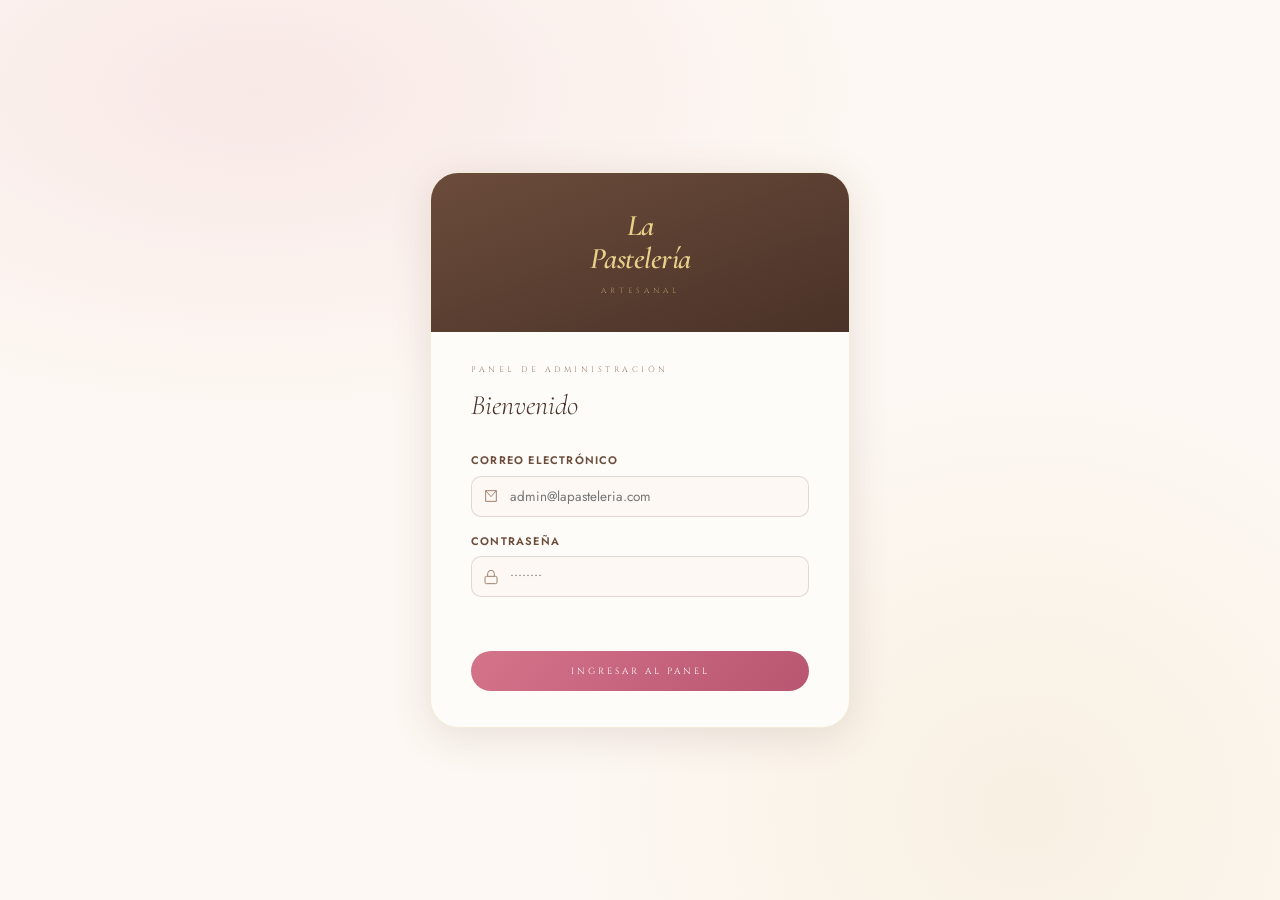
==== commit 0823d3ff: "Add files via upload" ====
--- a/admin.html
+++ b/admin.html
@@ -4,7 +4,7 @@
   <meta charset="UTF-8">
   <meta name="viewport" content="width=device-width, initial-scale=1.0">
   <title>Panel Admin · La Pastelería</title>
-  <link rel="icon" type="image/webp" href="assets/images/icon.webp">
+  <link rel="icon" type="image/svg+xml" href="assets/images/favicon.svg">
   <link href="https://fonts.googleapis.com/css2?family=Cormorant+Garamond:ital,wght@0,300;0,400;0,600;1,300;1,400;1,600&family=Cinzel:wght@400;600&family=Jost:wght@300;400;500;600&display=swap" rel="stylesheet">
   <!-- Firebase SDK -->
   <script src="https://www.gstatic.com/firebasejs/9.22.0/firebase-app-compat.js"></script>
@@ -29,6 +29,13 @@
       <span class="login-eyebrow">Panel de Administración</span>
       <h1 class="login-title">Bienvenido</h1>
       <form id="login-form" class="login-form" autocomplete="off">
+        <div class="lf-group">
+          <label class="lf-label" for="email">Correo electrónico</label>
+          <div class="lf-input-wrap">
+            <svg class="lf-icon" viewBox="0 0 24 24" fill="none" stroke="currentColor" stroke-width="1.5"><path d="M4 4h16v16H4V4zm0 0l8 9 8-9"/></svg>
+            <input type="email" id="email" name="email" class="lf-input" placeholder="admin@lapasteleria.com" required autocomplete="username">
+          </div>
+        </div>
         <div class="lf-group">
           <label class="lf-label" for="password">Contraseña</label>
           <div class="lf-input-wrap">
--- a/admin.css
+++ b/admin.css
@@ -1381,6 +1381,36 @@
   box-shadow: 0 0 0 3px rgba(201,168,76,.15);
 }
 
+@media (max-width: 768px) {
+  .inline-price-input {
+    width: 90px;
+    font-size: 15px;
+    padding: 6px 10px;
+    border-radius: 9px;
+  }
+  .inline-offer-form {
+    flex-wrap: nowrap;
+    gap: 6px;
+    padding: 5px 8px;
+  }
+  .inline-offer-value {
+    width: 64px;
+    font-size: 15px;
+    padding: 5px 7px;
+  }
+  .inline-offer-type {
+    font-size: 13px;
+    padding: 5px 7px;
+    width: 44px;
+  }
+  .inline-offer-save,
+  .inline-offer-remove {
+    width: 30px;
+    height: 30px;
+    font-size: 14px;
+  }
+}
+
 /* Mobile price row */
 .product-card-price {
   display: flex;
@@ -1628,20 +1658,30 @@
    DARK MODE
 ───────────────────────────────────────────── */
 [data-theme="dark"] {
-  --cream:       #1e1714;
-  --cream-dark:  #2a1f1b;
-  --off-white:   #231a17;
-  --text:        #e8ddd8;
-  --text-mid:    #c4a99a;
-  --text-light:  #8a6e62;
-  --border:      rgba(255,255,255,.09);
-  --shadow-sm:   0 2px 10px rgba(0,0,0,.3);
-  --shadow-md:   0 4px 22px rgba(0,0,0,.4);
-  --shadow-lg:   0 8px 40px rgba(0,0,0,.5);
-  --success-bg:  rgba(74,124,89,.15);
-  --danger-bg:   rgba(184,50,50,.15);
-  --warning-bg:  rgba(184,134,11,.15);
-  --info-bg:     rgba(44,107,154,.15);
+  --cream:        #1e1714;
+  --cream-dark:   #2a1f1b;
+  --off-white:    #231a17;
+  --text:         #e8ddd8;
+  --text-mid:     #c4a99a;
+  --text-light:   #8a6e62;
+  --border:       rgba(255,255,255,.09);
+  --shadow-sm:    0 2px 10px rgba(0,0,0,.3);
+  --shadow-md:    0 4px 22px rgba(0,0,0,.4);
+  --shadow-lg:    0 8px 40px rgba(0,0,0,.5);
+  --success-bg:   rgba(74,124,89,.15);
+  --danger-bg:    rgba(184,50,50,.15);
+  --warning-bg:   rgba(184,134,11,.15);
+  --info-bg:      rgba(44,107,154,.15);
+
+  /* Invert mocha scale so dark-mode titles are readable on dark backgrounds */
+  --mocha-dark:   #eeddd4;   /* was #4a3228 — now warm light cream */
+  --mocha:        #d4b8a8;   /* was #6b4c3b — now medium warm */
+  --mocha-light:  #b09080;   /* was #9c7060 — slightly lighter */
+}
+
+/* Sidebar keeps its original dark gradient regardless of theme */
+[data-theme="dark"] .sidebar {
+  background: linear-gradient(180deg, #6b4c3b 0%, #4a3228 100%);
 }
 
 
@@ -1660,13 +1700,38 @@
   .bottom-nav   { display: flex; }
   .fab-container { display: block; }
 
-  /* Hide desktop elements */
+  /* ── Sidebar slides in from left; overlay covers content ── */
   .sidebar { transform: translateX(-100%); }
   .sidebar.mob-open { transform: translateX(0); }
 
+  /* ── App header stretches full width ── */
+  .app-header {
+    width: 100%;
+    flex-shrink: 0;
+  }
+
+  /* ── Core layout fix: stack header above content, prevent overflow ── */
+  .admin-dashboard {
+    flex-direction: column;
+    overflow-x: hidden;
+    width: 100%;
+    max-width: 100vw;
+  }
+
   .admin-main {
-    margin-left: 0;
+    margin-left: 0 !important;
+    width: 100%;
+    max-width: 100vw;
+    overflow-x: hidden;
     padding-bottom: 0;
+    min-width: 0;
+    flex: 1;
+  }
+
+  .content-section {
+    width: 100%;
+    max-width: 100%;
+    overflow-x: hidden;
   }
 
   /* Desktop-only elements */
@@ -1679,27 +1744,55 @@
   .offers-list,
   .settings-list { display: flex !important; }
 
-  /* Section paddings */
-  .adm-page-head { padding: 20px 16px 16px; }
+  /* ── Section page head: stack vertically, hide desktop add-btn (FAB handles it) ── */
+  .adm-page-head {
+    padding: 16px 16px 12px;
+    flex-direction: column;
+    align-items: flex-start;
+    gap: 0;
+  }
+  .adm-page-head .adm-action-btn { display: none; }
+
   .adm-title { font-size: 26px; }
-  .dashboard-summary { grid-template-columns: repeat(3,1fr); gap: 8px; padding: 0 16px 20px; }
-  .summary-card { padding: 14px 12px; gap: 10px; flex-direction: column; text-align: center; }
-  .summary-icon { width: 36px; height: 36px; border-radius: 10px; margin: 0 auto; }
-  .summary-value { font-size: 26px; }
-  .summary-label { font-size: 9px; }
-  .orders-section { padding: 0 16px 20px; }
-  .filter-bar { padding: 0 16px 16px; flex-direction: column; align-items: flex-start; }
-  .categories-grid { padding: 0 16px 80px; }
-  .adm-table-wrap { padding: 0 16px 40px; }
-
-  /* Forms */
+
+  /* ── Dashboard summary: compact 3-col grid ── */
+  .dashboard-summary {
+    grid-template-columns: repeat(3, 1fr);
+    gap: 8px;
+    padding: 0 12px 20px;
+  }
+  .summary-card {
+    padding: 12px 8px;
+    gap: 6px;
+    flex-direction: column;
+    align-items: center;
+    text-align: center;
+  }
+  .summary-icon { width: 34px; height: 34px; border-radius: 10px; margin: 0 auto; }
+  .summary-icon svg { width: 16px; height: 16px; }
+  .summary-value { font-size: 22px; }
+  .summary-label { font-size: 8px; letter-spacing: 1px; }
+
+  /* ── Orders & other padded sections ── */
+  .orders-section { padding: 0 12px 20px; }
+  .order-card-header,
+  .order-card-customer,
+  .order-card-items,
+  .order-card-total,
+  .order-card-footer { padding-left: 14px; padding-right: 14px; }
+
+  .filter-bar { padding: 0 12px 14px; flex-direction: column; align-items: flex-start; }
+  .categories-grid { padding: 0 12px 80px; }
+  .adm-table-wrap { padding: 0 12px 40px; }
+
+  /* ── Forms ── */
   .form-grid-2 { grid-template-columns: 1fr; }
   .lf-group.full { grid-column: 1; }
   .img-upload-wrap { grid-template-columns: 1fr; }
   .upload-or { padding-top: 0; }
 
-  /* Toast at bottom above nav */
-  .toast-container { bottom: 72px; }
+  /* ── Toast above bottom nav ── */
+  .toast-container { bottom: 72px; right: 12px; }
 }
 
 @media (min-width: 769px) {
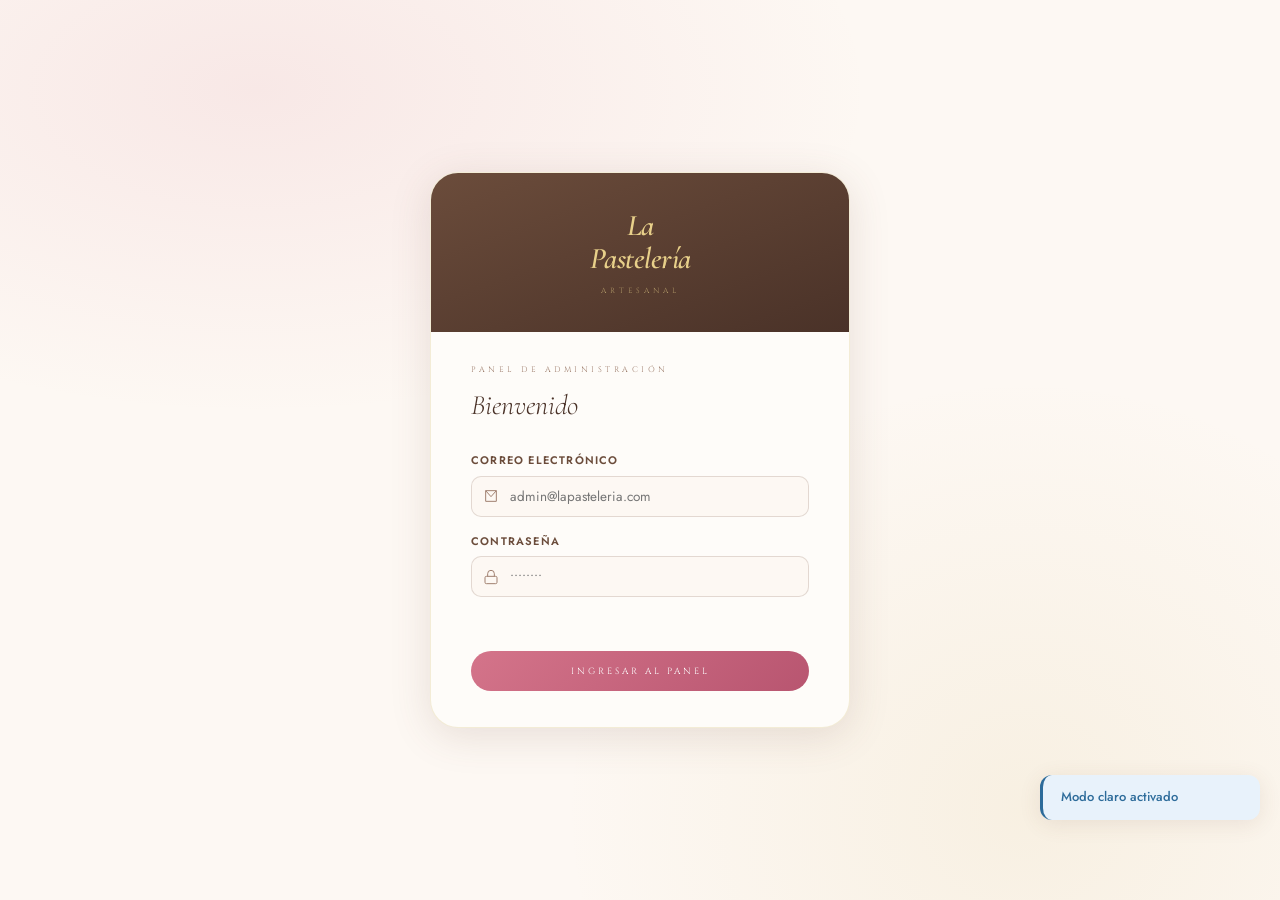
==== commit 4197f604: "Agrega exportación de menú completo desde el panel admin Nuevo botón en Ajustes (desktop y mobile) q" ====
--- a/admin.html
+++ b/admin.html
@@ -292,6 +292,19 @@
 
         <div class="adm-card settings-card">
           <div class="settings-card-icon">
+            <svg viewBox="0 0 24 24" fill="none" stroke="currentColor" stroke-width="1.5"><path d="M14 2H6a2 2 0 0 0-2 2v16a2 2 0 0 0 2 2h12a2 2 0 0 0 2-2V8z"/><polyline points="14 2 14 8 20 8"/><line x1="16" y1="13" x2="8" y2="13"/><line x1="16" y1="17" x2="8" y2="17"/><polyline points="10 9 9 9 8 9"/></svg>
+          </div>
+          <div class="settings-card-body">
+            <h3 class="settings-card-title">Exportar Menú</h3>
+            <p class="settings-card-sub">Descargar catálogo completo en texto</p>
+          </div>
+          <div class="settings-card-action">
+            <button class="adm-action-btn" onclick="adminPanel.exportMenu()">Exportar</button>
+          </div>
+        </div>
+
+        <div class="adm-card settings-card">
+          <div class="settings-card-icon">
             <svg viewBox="0 0 24 24" fill="none" stroke="currentColor" stroke-width="1.5"><rect x="3" y="11" width="18" height="11" rx="2"/><path d="M7 11V7a5 5 0 0 1 10 0v4"/></svg>
           </div>
           <div class="settings-card-body">
@@ -337,6 +350,22 @@
               <input type="checkbox" id="mobile-settings-theme-toggle">
               <span class="toggle-slider"></span>
             </label>
+          </div>
+        </div>
+
+        <div class="settings-group">
+          <p class="settings-group-label">Datos</p>
+          <div class="settings-item" onclick="adminPanel.exportMenu()">
+            <div class="settings-item-content">
+              <span class="settings-icon">
+                <svg viewBox="0 0 24 24" fill="none" stroke="currentColor" stroke-width="1.5"><path d="M14 2H6a2 2 0 0 0-2 2v16a2 2 0 0 0 2 2h12a2 2 0 0 0 2-2V8z"/><polyline points="14 2 14 8 20 8"/><line x1="16" y1="13" x2="8" y2="13"/><line x1="16" y1="17" x2="8" y2="17"/></svg>
+              </span>
+              <div class="settings-item-info">
+                <span class="settings-item-title">Exportar Menú</span>
+                <span class="settings-item-subtitle">Descargar catálogo completo</span>
+              </div>
+            </div>
+            <span class="settings-arrow">›</span>
           </div>
         </div>
 
